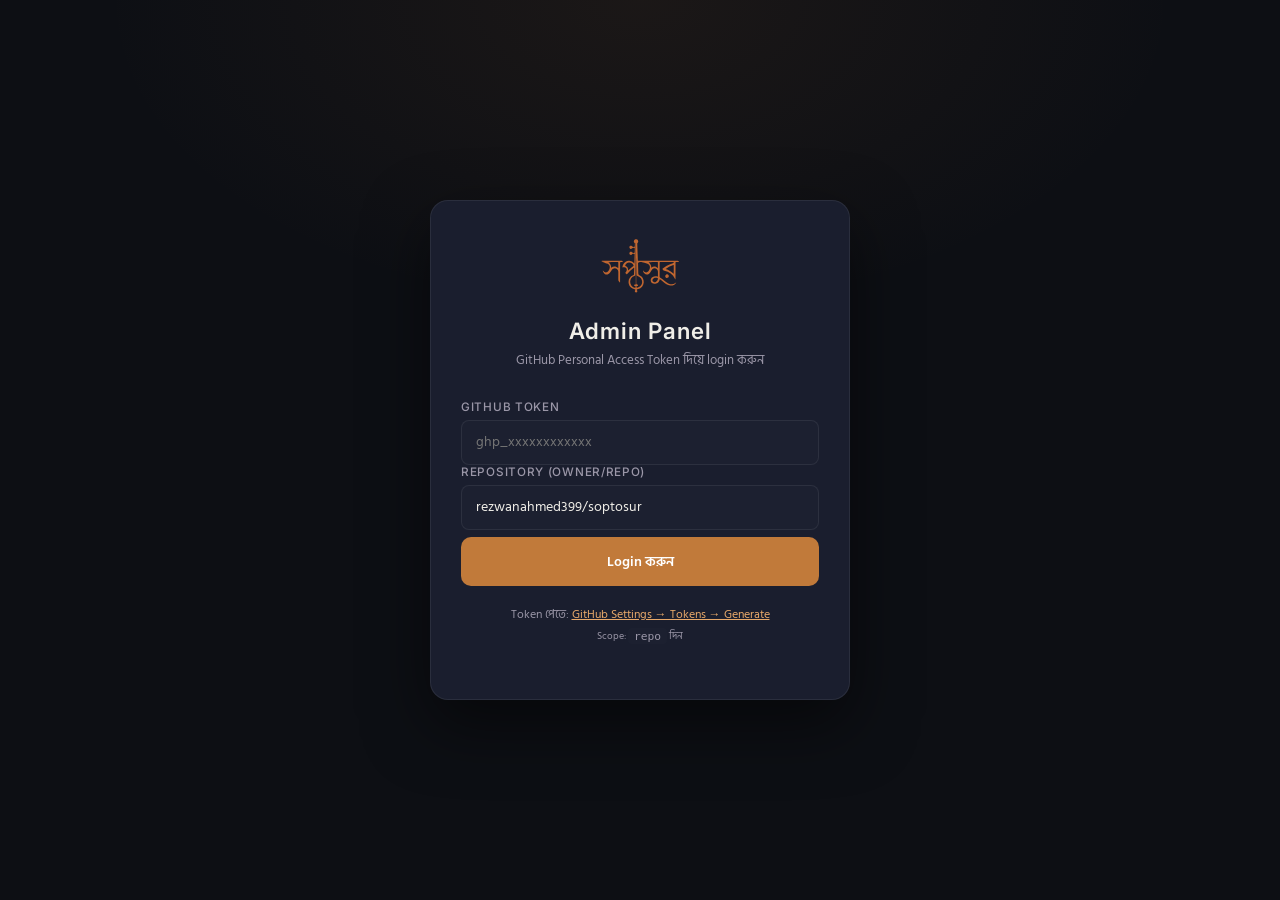
==== admin/index.html @ 514ca159 "Add admin panel + content.json dynamic loading" ====
<!DOCTYPE html>
<html lang="bn">
<head>
  <meta charset="UTF-8" />
  <meta name="viewport" content="width=device-width, initial-scale=1.0" />
  <title>সপ্তসুর — Admin Panel</title>
  <link rel="preconnect" href="https://fonts.googleapis.com">
  <link href="https://fonts.googleapis.com/css2?family=Hind+Siliguri:wght@300;400;500;600&family=Inter:wght@300;400;500;600&display=swap" rel="stylesheet">
  <link rel="stylesheet" href="style.css" />
</head>
<body>

  <!-- LOGIN SCREEN -->
  <div class="login-screen" id="login-screen">
    <div class="login-box">
      <div class="login-logo">
        <img src="../assets/images/saptasur-logo.svg" alt="সপ্তসুর" />
      </div>
      <h1 class="login-title">Admin Panel</h1>
      <p class="login-sub">GitHub Personal Access Token দিয়ে login করুন</p>
      <div class="login-form">
        <div class="field-group">
          <label>GitHub Token</label>
          <input type="password" id="token-input" placeholder="ghp_xxxxxxxxxxxx" autocomplete="off" />
        </div>
        <div class="field-group">
          <label>Repository (owner/repo)</label>
          <input type="text" id="repo-input" value="rezwanahmed399/soptosur" />
        </div>
        <button class="btn-login" id="login-btn">Login করুন</button>
        <p class="login-help">
          Token পেতে: <a href="https://github.com/settings/tokens/new?scopes=repo&description=Soptosur+Admin" target="_blank">GitHub Settings → Tokens → Generate</a>
          <br><small>Scope: <code>repo</code> দিন</small>
        </p>
        <div class="login-error" id="login-error"></div>
      </div>
    </div>
  </div>

  <!-- MAIN ADMIN APP -->
  <div class="admin-app hidden" id="admin-app">

    <!-- SIDEBAR -->
    <aside class="sidebar" id="sidebar">
      <div class="sidebar-logo">
        <img src="../assets/images/saptasur-logo.svg" alt="সপ্তসুর" />
        <span>Admin</span>
      </div>
      <nav class="sidebar-nav">
        <a href="#" class="nav-item active" data-section="dashboard">
          <span class="icon">⬡</span> Dashboard
        </a>
        <a href="#" class="nav-item" data-section="hero">
          <span class="icon">🦸</span> Hero Section
        </a>
        <a href="#" class="nav-item" data-section="about">
          <span class="icon">ℹ️</span> About
        </a>
        <a href="#" class="nav-item" data-section="news">
          <span class="icon">📰</span> সংবাদ
        </a>
        <a href="#" class="nav-item" data-section="events">
          <span class="icon">📅</span> অনুষ্ঠান
        </a>
        <a href="#" class="nav-item" data-section="initiatives">
          <span class="icon">💡</span> উদ্যোগ
        </a>
        <a href="#" class="nav-item" data-section="contact">
          <span class="icon">📞</span> যোগাযোগ
        </a>
      </nav>
      <div class="sidebar-footer">
        <a href="https://soptosur.vercel.app" target="_blank" class="view-site-btn">🌐 ওয়েবসাইট দেখুন</a>
        <button class="logout-btn" id="logout-btn">Logout</button>
      </div>
    </aside>

    <!-- MAIN CONTENT -->
    <main class="main-content">
      <div class="topbar">
        <button class="menu-toggle" id="menu-toggle">☰</button>
        <h2 class="topbar-title" id="topbar-title">Dashboard</h2>
        <div class="topbar-right">
          <div class="save-status" id="save-status"></div>
          <button class="btn-save" id="global-save-btn" onclick="saveToGitHub()">
            💾 Save & Deploy
          </button>
        </div>
      </div>

      <!-- DASHBOARD -->
      <section class="section-panel active" id="panel-dashboard">
        <div class="dashboard-grid">
          <div class="dash-card" onclick="switchSection('news')">
            <div class="dash-icon">📰</div>
            <div class="dash-info">
              <span class="dash-count" id="dash-news-count">0</span>
              <span class="dash-label">সংবাদ</span>
            </div>
          </div>
          <div class="dash-card" onclick="switchSection('events')">
            <div class="dash-icon">📅</div>
            <div class="dash-info">
              <span class="dash-count" id="dash-events-count">0</span>
              <span class="dash-label">অনুষ্ঠান</span>
            </div>
          </div>
          <div class="dash-card" onclick="switchSection('initiatives')">
            <div class="dash-icon">💡</div>
            <div class="dash-info">
              <span class="dash-count" id="dash-init-count">0</span>
              <span class="dash-label">উদ্যোগ</span>
            </div>
          </div>
          <div class="dash-card">
            <div class="dash-icon">🌐</div>
            <div class="dash-info">
              <span class="dash-count">Live</span>
              <span class="dash-label">Vercel Status</span>
            </div>
          </div>
        </div>
        <div class="dash-info-box">
          <h3>কীভাবে ব্যবহার করবেন</h3>
          <ol>
            <li>বাঁ দিকের menu থেকে section বেছে নিন</li>
            <li>Content পরিবর্তন করুন</li>
            <li>উপরে <strong>"Save & Deploy"</strong> বোতামে ক্লিক করুন</li>
            <li>৩০ সেকেন্ডে ওয়েবসাইট আপডেট হয়ে যাবে!</li>
          </ol>
        </div>
        <div class="deploy-log" id="deploy-log">
          <h3>সর্বশেষ Deploy</h3>
          <div class="log-empty">এখনো কোনো deploy হয়নি</div>
        </div>
      </section>

      <!-- HERO SECTION -->
      <section class="section-panel" id="panel-hero">
        <div class="panel-header">
          <h2>Hero Section</h2>
          <p>ওয়েবসাইটের প্রথম পর্দায় যা দেখা যায়</p>
        </div>
        <div class="form-grid">
          <div class="field-group full">
            <label>Tagline (ছোট লেখা, উপরে)</label>
            <input type="text" id="hero-tagline" />
          </div>
          <div class="field-group full">
            <label>বর্ণনা</label>
            <textarea id="hero-description" rows="3"></textarea>
          </div>
          <div class="field-group">
            <label>Primary Button লেখা</label>
            <input type="text" id="hero-btn-primary" />
          </div>
          <div class="field-group">
            <label>Primary Button Link</label>
            <input type="text" id="hero-btn-primary-href" />
          </div>
          <div class="field-group">
            <label>Ghost Button লেখা</label>
            <input type="text" id="hero-btn-ghost" />
          </div>
          <div class="field-group">
            <label>Ghost Button Link</label>
            <input type="text" id="hero-btn-ghost-href" />
          </div>
        </div>
      </section>

      <!-- ABOUT SECTION -->
      <section class="section-panel" id="panel-about">
        <div class="panel-header">
          <h2>About Section</h2>
          <p>ক্লাবের পরিচয় ও statistics</p>
        </div>
        <div class="form-grid">
          <div class="field-group full">
            <label>Lead Text (বড় প্রথম বাক্য)</label>
            <textarea id="about-lead" rows="2"></textarea>
          </div>
          <div class="field-group full">
            <label>বিস্তারিত বর্ণনা</label>
            <textarea id="about-body" rows="4"></textarea>
          </div>
        </div>
        <div class="sub-section">
          <h3>Statistics</h3>
          <div class="stats-grid" id="stats-editor"></div>
        </div>
      </section>

      <!-- NEWS SECTION -->
      <section class="section-panel" id="panel-news">
        <div class="panel-header">
          <h2>সংবাদ ব্যবস্থাপনা</h2>
          <p>সংবাদ যোগ করুন, সম্পাদনা করুন বা মুছে ফেলুন</p>
          <button class="btn-add" onclick="addNews()">+ নতুন সংবাদ</button>
        </div>
        <div class="items-list" id="news-list"></div>
      </section>

      <!-- EVENTS SECTION -->
      <section class="section-panel" id="panel-events">
        <div class="panel-header">
          <h2>অনুষ্ঠান ব্যবস্থাপনা</h2>
          <p>আসন্ন অনুষ্ঠান যোগ করুন বা সম্পাদনা করুন</p>
          <button class="btn-add" onclick="addEvent()">+ নতুন অনুষ্ঠান</button>
        </div>
        <div class="items-list" id="events-list"></div>
      </section>

      <!-- INITIATIVES SECTION -->
      <section class="section-panel" id="panel-initiatives">
        <div class="panel-header">
          <h2>উদ্যোগ ব্যবস্থাপনা</h2>
          <p>ক্লাবের উদ্যোগসমূহ পরিচালনা করুন</p>
          <button class="btn-add" onclick="addInitiative()">+ নতুন উদ্যোগ</button>
        </div>
        <div class="items-list" id="initiatives-list"></div>
      </section>

      <!-- CONTACT SECTION -->
      <section class="section-panel" id="panel-contact">
        <div class="panel-header">
          <h2>যোগাযোগ তথ্য</h2>
          <p>ক্লাবের যোগাযোগ ও সোশ্যাল মিডিয়া লিঙ্ক</p>
        </div>
        <div class="form-grid">
          <div class="field-group">
            <label>📧 ইমেইল</label>
            <input type="text" id="contact-email" />
          </div>
          <div class="field-group">
            <label>📞 ফোন</label>
            <input type="text" id="contact-phone" />
          </div>
          <div class="field-group full">
            <label>📍 ঠিকানা</label>
            <input type="text" id="contact-address" />
          </div>
          <div class="field-group">
            <label>Facebook URL</label>
            <input type="text" id="contact-facebook" placeholder="https://facebook.com/..." />
          </div>
          <div class="field-group">
            <label>Instagram URL</label>
            <input type="text" id="contact-instagram" placeholder="https://instagram.com/..." />
          </div>
          <div class="field-group">
            <label>YouTube URL</label>
            <input type="text" id="contact-youtube" placeholder="https://youtube.com/..." />
          </div>
          <div class="field-group full">
            <label>Footer Tagline</label>
            <input type="text" id="footer-tagline" />
          </div>
        </div>
      </section>

    </main>
  </div>

  <!-- MODAL for editing items -->
  <div class="modal-overlay hidden" id="modal-overlay">
    <div class="modal" id="modal">
      <div class="modal-header">
        <h3 id="modal-title">Edit</h3>
        <button class="modal-close" onclick="closeModal()">✕</button>
      </div>
      <div class="modal-body" id="modal-body"></div>
      <div class="modal-footer">
        <button class="btn-cancel" onclick="closeModal()">বাতিল</button>
        <button class="btn-save-modal" id="modal-save-btn">সংরক্ষণ করুন</button>
      </div>
    </div>
  </div>

  <!-- TOAST -->
  <div class="toast hidden" id="toast"></div>

  <script src="script.js"></script>
</body>
</html>
---- admin/style.css ----
/* ============================================
   SOPTOSUR ADMIN PANEL — Dark Modern UI
   ============================================ */

:root {
  --bg-900: #0D0F14;
  --bg-800: #141720;
  --bg-700: #1C2030;
  --bg-600: #242840;
  --bg-card: #1A1E2E;
  --border: rgba(255,255,255,0.07);
  --border-hover: rgba(255,255,255,0.14);

  --accent: #C17A3A;
  --accent-light: #E8A96A;
  --accent-dim: rgba(193, 122, 58, 0.15);

  --text-primary: #F0EEE8;
  --text-secondary: #9B97A8;
  --text-muted: #5C5870;

  --success: #4CAF7D;
  --danger: #E05252;
  --warning: #E8A020;

  --sidebar-w: 240px;
  --topbar-h: 64px;
  --radius: 10px;
  --transition: 0.25s cubic-bezier(0.4,0,0.2,1);

  --font-ui: 'Inter', sans-serif;
  --font-bn: 'Hind Siliguri', sans-serif;
}

*, *::before, *::after { box-sizing: border-box; margin: 0; padding: 0; }
html { font-size: 15px; }
body {
  font-family: var(--font-ui);
  background: var(--bg-900);
  color: var(--text-primary);
  min-height: 100vh;
  overflow-x: hidden;
}

/* ---- UTILITY ---- */
.hidden { display: none !important; }

/* ============================================
   LOGIN SCREEN
   ============================================ */
.login-screen {
  min-height: 100vh;
  display: flex;
  align-items: center;
  justify-content: center;
  background: var(--bg-900);
  background-image:
    radial-gradient(ellipse 60% 50% at 50% 0%, rgba(193,122,58,0.08) 0%, transparent 70%);
  padding: 1.5rem;
}

.login-box {
  width: 100%;
  max-width: 420px;
  background: var(--bg-card);
  border: 1px solid var(--border);
  border-radius: 18px;
  padding: 2.5rem 2rem;
  box-shadow: 0 24px 64px rgba(0,0,0,0.5);
}

.login-logo img {
  height: 56px;
  display: block;
  margin: 0 auto 1.5rem;
  filter: brightness(1.5) sepia(0.3);
}

.login-title {
  font-size: 1.5rem;
  font-weight: 600;
  text-align: center;
  margin-bottom: 0.4rem;
  letter-spacing: 0.04em;
}

.login-sub {
  text-align: center;
  color: var(--text-secondary);
  font-size: 0.85rem;
  margin-bottom: 2rem;
  font-family: var(--font-bn);
}

.btn-login {
  width: 100%;
  padding: 0.85rem;
  background: var(--accent);
  color: #fff;
  border: none;
  border-radius: var(--radius);
  font-size: 0.95rem;
  font-family: var(--font-bn);
  font-weight: 600;
  cursor: pointer;
  transition: var(--transition);
  margin-top: 0.5rem;
}
.btn-login:hover { background: var(--accent-light); transform: translateY(-1px); }

.login-help {
  margin-top: 1.2rem;
  font-size: 0.8rem;
  color: var(--text-secondary);
  text-align: center;
  font-family: var(--font-bn);
  line-height: 1.8;
}
.login-help a { color: var(--accent-light); }
.login-help code {
  background: var(--bg-700);
  padding: 0.1rem 0.4rem;
  border-radius: 4px;
  font-size: 0.75rem;
}

.login-error {
  margin-top: 1rem;
  color: var(--danger);
  font-size: 0.82rem;
  text-align: center;
  font-family: var(--font-bn);
}

/* ============================================
   ADMIN APP LAYOUT
   ============================================ */
.admin-app {
  display: grid;
  grid-template-columns: var(--sidebar-w) 1fr;
  min-height: 100vh;
}

/* ---- SIDEBAR ---- */
.sidebar {
  background: var(--bg-800);
  border-right: 1px solid var(--border);
  display: flex;
  flex-direction: column;
  position: fixed;
  top: 0;
  left: 0;
  height: 100vh;
  width: var(--sidebar-w);
  z-index: 100;
  transition: transform var(--transition);
}

.sidebar-logo {
  padding: 1.4rem 1.2rem;
  border-bottom: 1px solid var(--border);
  display: flex;
  align-items: center;
  gap: 0.8rem;
}
.sidebar-logo img {
  height: 36px;
  filter: brightness(1.3) sepia(0.4);
}
.sidebar-logo span {
  font-size: 0.75rem;
  font-weight: 600;
  letter-spacing: 0.12em;
  text-transform: uppercase;
  color: var(--accent);
}

.sidebar-nav {
  flex: 1;
  padding: 1rem 0.6rem;
  display: flex;
  flex-direction: column;
  gap: 0.2rem;
  overflow-y: auto;
}

.nav-item {
  display: flex;
  align-items: center;
  gap: 0.7rem;
  padding: 0.7rem 0.9rem;
  border-radius: 8px;
  color: var(--text-secondary);
  text-decoration: none;
  font-size: 0.88rem;
  font-family: var(--font-bn);
  transition: var(--transition);
  cursor: pointer;
}
.nav-item:hover { background: var(--bg-700); color: var(--text-primary); }
.nav-item.active { background: var(--accent-dim); color: var(--accent-light); }
.nav-item .icon { font-size: 1rem; width: 20px; text-align: center; }

.sidebar-footer {
  padding: 1rem 0.8rem;
  border-top: 1px solid var(--border);
  display: flex;
  flex-direction: column;
  gap: 0.5rem;
}

.view-site-btn {
  display: block;
  text-align: center;
  padding: 0.6rem;
  background: var(--accent-dim);
  color: var(--accent-light);
  border-radius: 8px;
  font-size: 0.82rem;
  font-family: var(--font-bn);
  text-decoration: none;
  transition: var(--transition);
}
.view-site-btn:hover { background: var(--accent); color: #fff; }

.logout-btn {
  width: 100%;
  padding: 0.6rem;
  background: transparent;
  border: 1px solid var(--border);
  color: var(--text-muted);
  border-radius: 8px;
  font-size: 0.82rem;
  cursor: pointer;
  transition: var(--transition);
}
.logout-btn:hover { border-color: var(--danger); color: var(--danger); }

/* ---- MAIN CONTENT ---- */
.main-content {
  margin-left: var(--sidebar-w);
  min-height: 100vh;
  display: flex;
  flex-direction: column;
}

/* ---- TOPBAR ---- */
.topbar {
  position: sticky;
  top: 0;
  height: var(--topbar-h);
  background: rgba(13, 15, 20, 0.9);
  backdrop-filter: blur(12px);
  border-bottom: 1px solid var(--border);
  display: flex;
  align-items: center;
  padding: 0 1.5rem;
  gap: 1rem;
  z-index: 50;
}

.menu-toggle {
  display: none;
  background: none;
  border: none;
  color: var(--text-primary);
  font-size: 1.2rem;
  cursor: pointer;
  padding: 0.4rem;
}

.topbar-title {
  font-size: 1rem;
  font-weight: 600;
  flex: 1;
  font-family: var(--font-bn);
}

.topbar-right {
  display: flex;
  align-items: center;
  gap: 1rem;
}

.save-status {
  font-size: 0.8rem;
  color: var(--text-muted);
  font-family: var(--font-bn);
}
.save-status.saving { color: var(--warning); }
.save-status.saved { color: var(--success); }
.save-status.error { color: var(--danger); }

.btn-save {
  padding: 0.55rem 1.2rem;
  background: var(--accent);
  color: #fff;
  border: none;
  border-radius: 8px;
  font-size: 0.85rem;
  font-family: var(--font-bn);
  font-weight: 600;
  cursor: pointer;
  transition: var(--transition);
  white-space: nowrap;
}
.btn-save:hover { background: var(--accent-light); transform: translateY(-1px); }
.btn-save:disabled { opacity: 0.5; cursor: not-allowed; transform: none; }

/* ---- SECTION PANELS ---- */
.section-panel {
  display: none;
  padding: 2rem 1.5rem;
  flex: 1;
}
.section-panel.active { display: block; }

.panel-header {
  margin-bottom: 2rem;
  display: flex;
  flex-wrap: wrap;
  align-items: flex-start;
  gap: 0.5rem;
}
.panel-header h2 {
  font-size: 1.4rem;
  font-family: var(--font-bn);
  flex: 1;
}
.panel-header p {
  width: 100%;
  color: var(--text-secondary);
  font-size: 0.85rem;
  font-family: var(--font-bn);
}
.btn-add {
  padding: 0.55rem 1.2rem;
  background: transparent;
  border: 1px solid var(--accent);
  color: var(--accent-light);
  border-radius: 8px;
  font-size: 0.85rem;
  font-family: var(--font-bn);
  cursor: pointer;
  transition: var(--transition);
}
.btn-add:hover { background: var(--accent-dim); }

/* ---- FORM ELEMENTS ---- */
.form-grid {
  display: grid;
  grid-template-columns: 1fr 1fr;
  gap: 1.2rem;
}

.field-group {
  display: flex;
  flex-direction: column;
  gap: 0.4rem;
}
.field-group.full { grid-column: 1 / -1; }

.field-group label {
  font-size: 0.78rem;
  font-weight: 500;
  color: var(--text-secondary);
  text-transform: uppercase;
  letter-spacing: 0.06em;
}

input[type="text"],
input[type="password"],
input[type="email"],
textarea,
select {
  background: var(--bg-700);
  border: 1px solid var(--border);
  border-radius: 8px;
  color: var(--text-primary);
  font-family: var(--font-bn);
  font-size: 0.9rem;
  padding: 0.7rem 0.9rem;
  transition: var(--transition);
  width: 100%;
  resize: vertical;
}
input:focus, textarea:focus, select:focus {
  outline: none;
  border-color: var(--accent);
  background: var(--bg-600);
}

/* ---- DASHBOARD ---- */
.dashboard-grid {
  display: grid;
  grid-template-columns: repeat(4, 1fr);
  gap: 1rem;
  margin-bottom: 1.5rem;
}

.dash-card {
  background: var(--bg-card);
  border: 1px solid var(--border);
  border-radius: var(--radius);
  padding: 1.5rem 1.2rem;
  display: flex;
  align-items: center;
  gap: 1rem;
  cursor: pointer;
  transition: var(--transition);
}
.dash-card:hover { border-color: var(--accent); transform: translateY(-2px); }
.dash-icon { font-size: 1.8rem; }
.dash-count { display: block; font-size: 1.6rem; font-weight: 700; color: var(--accent-light); }
.dash-label { display: block; font-size: 0.8rem; color: var(--text-secondary); font-family: var(--font-bn); }

.dash-info-box {
  background: var(--bg-card);
  border: 1px solid var(--border);
  border-radius: var(--radius);
  padding: 1.5rem;
  margin-bottom: 1.5rem;
}
.dash-info-box h3 { font-family: var(--font-bn); font-size: 1rem; margin-bottom: 1rem; color: var(--accent-light); }
.dash-info-box ol { padding-left: 1.2rem; }
.dash-info-box li { font-family: var(--font-bn); font-size: 0.88rem; color: var(--text-secondary); line-height: 2; }
.dash-info-box strong { color: var(--accent-light); }

.deploy-log {
  background: var(--bg-card);
  border: 1px solid var(--border);
  border-radius: var(--radius);
  padding: 1.5rem;
}
.deploy-log h3 { font-family: var(--font-bn); font-size: 1rem; margin-bottom: 1rem; color: var(--accent-light); }
.log-empty { color: var(--text-muted); font-size: 0.85rem; font-family: var(--font-bn); }
.log-entry {
  display: flex;
  justify-content: space-between;
  align-items: center;
  padding: 0.6rem 0;
  border-bottom: 1px solid var(--border);
  font-size: 0.82rem;
  font-family: var(--font-bn);
}
.log-entry:last-child { border-bottom: none; }
.log-success { color: var(--success); }
.log-error { color: var(--danger); }
.log-time { color: var(--text-muted); }

/* ---- ITEMS LIST (News, Events, Initiatives) ---- */
.items-list {
  display: flex;
  flex-direction: column;
  gap: 0.8rem;
}

.item-card {
  background: var(--bg-card);
  border: 1px solid var(--border);
  border-radius: var(--radius);
  padding: 1.2rem 1.2rem 1.2rem 1.5rem;
  display: grid;
  grid-template-columns: 1fr auto;
  gap: 1rem;
  align-items: center;
  transition: var(--transition);
}
.item-card:hover { border-color: var(--border-hover); }

.item-info { min-width: 0; }
.item-badge {
  display: inline-block;
  padding: 0.15rem 0.6rem;
  border-radius: 20px;
  font-size: 0.72rem;
  font-family: var(--font-bn);
  background: var(--accent-dim);
  color: var(--accent-light);
  margin-bottom: 0.4rem;
}
.item-title {
  font-family: var(--font-bn);
  font-size: 0.95rem;
  font-weight: 500;
  color: var(--text-primary);
  white-space: nowrap;
  overflow: hidden;
  text-overflow: ellipsis;
}
.item-meta {
  font-size: 0.78rem;
  color: var(--text-muted);
  font-family: var(--font-bn);
  margin-top: 0.2rem;
}

.item-actions {
  display: flex;
  gap: 0.5rem;
  flex-shrink: 0;
}
.btn-edit, .btn-delete {
  padding: 0.45rem 0.9rem;
  border-radius: 6px;
  font-size: 0.78rem;
  font-family: var(--font-bn);
  cursor: pointer;
  transition: var(--transition);
  border: 1px solid transparent;
}
.btn-edit { background: var(--bg-700); color: var(--text-secondary); border-color: var(--border); }
.btn-edit:hover { border-color: var(--accent); color: var(--accent-light); }
.btn-delete { background: transparent; color: var(--text-muted); }
.btn-delete:hover { color: var(--danger); background: rgba(224,82,82,0.1); }

/* ---- STATS EDITOR ---- */
.sub-section { margin-top: 2rem; }
.sub-section h3 { font-family: var(--font-bn); font-size: 1rem; color: var(--text-secondary); margin-bottom: 1rem; }

.stats-grid {
  display: grid;
  grid-template-columns: repeat(4, 1fr);
  gap: 1rem;
}

.stat-editor {
  background: var(--bg-card);
  border: 1px solid var(--border);
  border-radius: var(--radius);
  padding: 1rem;
  display: flex;
  flex-direction: column;
  gap: 0.6rem;
}

/* ---- MODAL ---- */
.modal-overlay {
  position: fixed;
  inset: 0;
  background: rgba(0,0,0,0.7);
  backdrop-filter: blur(4px);
  z-index: 200;
  display: flex;
  align-items: center;
  justify-content: center;
  padding: 1rem;
}

.modal {
  background: var(--bg-800);
  border: 1px solid var(--border);
  border-radius: 14px;
  width: 100%;
  max-width: 560px;
  max-height: 90vh;
  display: flex;
  flex-direction: column;
  box-shadow: 0 24px 64px rgba(0,0,0,0.6);
}

.modal-header {
  padding: 1.2rem 1.5rem;
  border-bottom: 1px solid var(--border);
  display: flex;
  align-items: center;
  justify-content: space-between;
}
.modal-header h3 { font-family: var(--font-bn); font-size: 1.05rem; }
.modal-close {
  background: none;
  border: none;
  color: var(--text-muted);
  font-size: 1.1rem;
  cursor: pointer;
  padding: 0.2rem 0.5rem;
  border-radius: 4px;
  transition: var(--transition);
}
.modal-close:hover { color: var(--text-primary); background: var(--bg-700); }

.modal-body {
  padding: 1.5rem;
  overflow-y: auto;
  flex: 1;
  display: flex;
  flex-direction: column;
  gap: 1rem;
}

.modal-footer {
  padding: 1rem 1.5rem;
  border-top: 1px solid var(--border);
  display: flex;
  justify-content: flex-end;
  gap: 0.8rem;
}
.btn-cancel {
  padding: 0.6rem 1.2rem;
  background: transparent;
  border: 1px solid var(--border);
  color: var(--text-secondary);
  border-radius: 8px;
  font-family: var(--font-bn);
  font-size: 0.88rem;
  cursor: pointer;
  transition: var(--transition);
}
.btn-cancel:hover { border-color: var(--border-hover); color: var(--text-primary); }
.btn-save-modal {
  padding: 0.6rem 1.4rem;
  background: var(--accent);
  color: #fff;
  border: none;
  border-radius: 8px;
  font-family: var(--font-bn);
  font-size: 0.88rem;
  font-weight: 600;
  cursor: pointer;
  transition: var(--transition);
}
.btn-save-modal:hover { background: var(--accent-light); }

/* ---- TOAST ---- */
.toast {
  position: fixed;
  bottom: 2rem;
  right: 2rem;
  background: var(--bg-600);
  border: 1px solid var(--border);
  color: var(--text-primary);
  padding: 0.8rem 1.4rem;
  border-radius: 10px;
  font-family: var(--font-bn);
  font-size: 0.88rem;
  box-shadow: 0 8px 24px rgba(0,0,0,0.4);
  z-index: 300;
  animation: slideUp 0.3s ease;
}
.toast.success { border-color: var(--success); }
.toast.error { border-color: var(--danger); }

@keyframes slideUp {
  from { opacity: 0; transform: translateY(10px); }
  to { opacity: 1; transform: translateY(0); }
}

/* ---- MOBILE RESPONSIVE ---- */
@media (max-width: 900px) {
  .dashboard-grid { grid-template-columns: repeat(2, 1fr); }
  .stats-grid { grid-template-columns: repeat(2, 1fr); }
  .form-grid { grid-template-columns: 1fr; }
  .field-group.full { grid-column: 1; }
}

@media (max-width: 768px) {
  .admin-app { grid-template-columns: 1fr; }

  .sidebar {
    transform: translateX(-100%);
  }
  .sidebar.open { transform: translateX(0); }

  .main-content { margin-left: 0; }
  .menu-toggle { display: flex; }

  .topbar-title { font-size: 0.9rem; }
  .btn-save { padding: 0.5rem 0.9rem; font-size: 0.8rem; }

  .item-card { grid-template-columns: 1fr; }
  .item-actions { justify-content: flex-end; }

  .dashboard-grid { grid-template-columns: repeat(2, 1fr); }
}
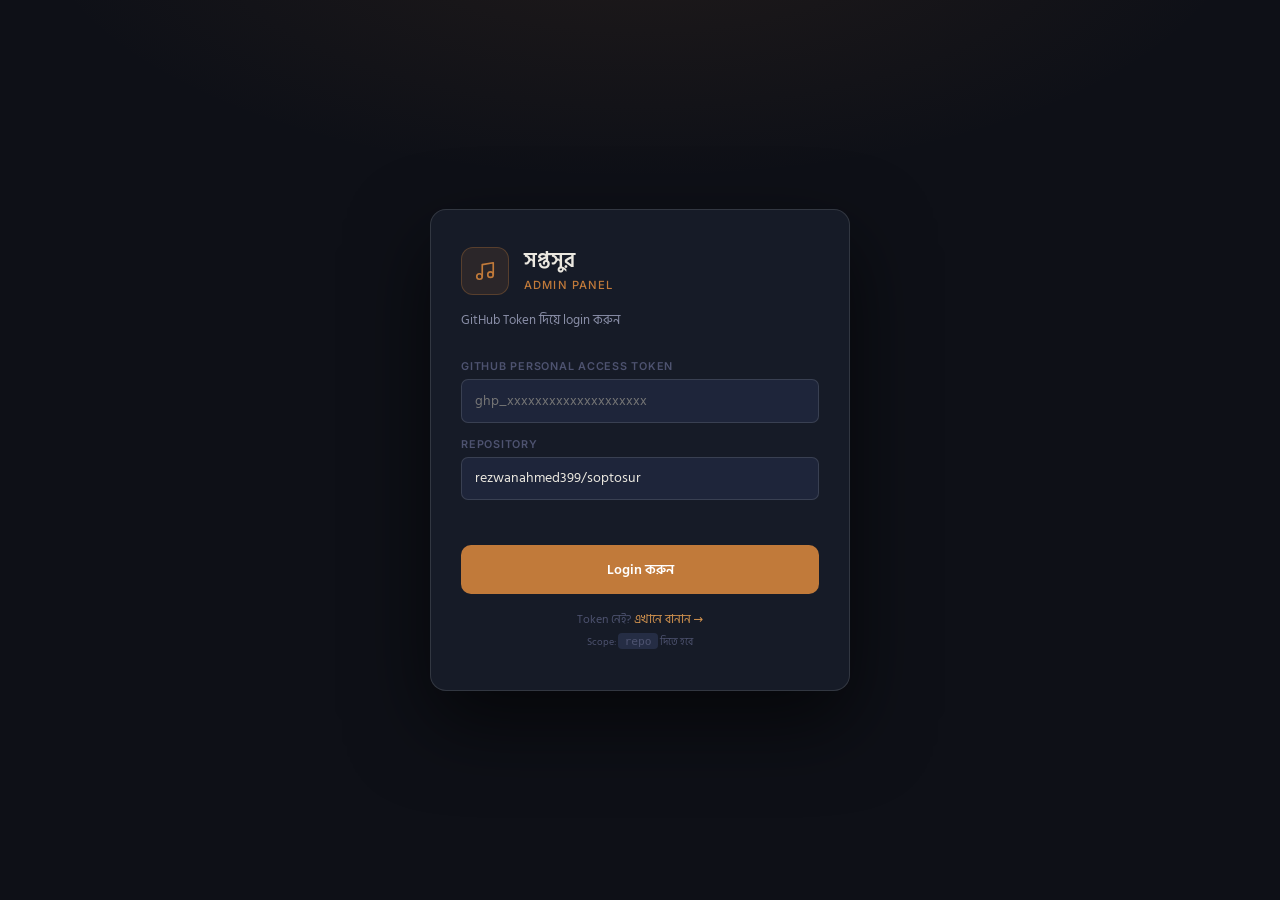
==== commit 9e79a48f: "Admin panel fully rebuilt - SVG icons, clean layout, no emojis" ====
--- a/admin/index.html
+++ b/admin/index.html
@@ -3,283 +3,401 @@
 <head>
   <meta charset="UTF-8" />
   <meta name="viewport" content="width=device-width, initial-scale=1.0" />
-  <title>সপ্তসুর — Admin Panel</title>
+  <title>সপ্তসুর — Admin</title>
   <link rel="preconnect" href="https://fonts.googleapis.com">
-  <link href="https://fonts.googleapis.com/css2?family=Hind+Siliguri:wght@300;400;500;600&family=Inter:wght@300;400;500;600&display=swap" rel="stylesheet">
-  <link rel="stylesheet" href="style.css" />
+  <link rel="preconnect" href="https://fonts.gstatic.com" crossorigin>
+  <link href="https://fonts.googleapis.com/css2?family=Hind+Siliguri:wght@300;400;500;600&family=Inter:wght@300;400;500;600;700&display=swap" rel="stylesheet">
+  <link rel="stylesheet" href="style.css">
 </head>
 <body>
 
-  <!-- LOGIN SCREEN -->
-  <div class="login-screen" id="login-screen">
-    <div class="login-box">
-      <div class="login-logo">
-        <img src="../assets/images/saptasur-logo.svg" alt="সপ্তসুর" />
-      </div>
-      <h1 class="login-title">Admin Panel</h1>
-      <p class="login-sub">GitHub Personal Access Token দিয়ে login করুন</p>
-      <div class="login-form">
-        <div class="field-group">
-          <label>GitHub Token</label>
-          <input type="password" id="token-input" placeholder="ghp_xxxxxxxxxxxx" autocomplete="off" />
-        </div>
-        <div class="field-group">
-          <label>Repository (owner/repo)</label>
-          <input type="text" id="repo-input" value="rezwanahmed399/soptosur" />
-        </div>
-        <button class="btn-login" id="login-btn">Login করুন</button>
-        <p class="login-help">
-          Token পেতে: <a href="https://github.com/settings/tokens/new?scopes=repo&description=Soptosur+Admin" target="_blank">GitHub Settings → Tokens → Generate</a>
-          <br><small>Scope: <code>repo</code> দিন</small>
-        </p>
-        <div class="login-error" id="login-error"></div>
-      </div>
+<!-- ═══════════════════════════════════════
+     SVG ICON DEFINITIONS (hidden)
+═══════════════════════════════════════ -->
+<svg xmlns="http://www.w3.org/2000/svg" style="display:none">
+  <symbol id="icon-dashboard" viewBox="0 0 24 24" fill="none" stroke="currentColor" stroke-width="1.8" stroke-linecap="round" stroke-linejoin="round">
+    <rect x="3" y="3" width="7" height="7" rx="1"/><rect x="14" y="3" width="7" height="7" rx="1"/>
+    <rect x="3" y="14" width="7" height="7" rx="1"/><rect x="14" y="14" width="7" height="7" rx="1"/>
+  </symbol>
+  <symbol id="icon-hero" viewBox="0 0 24 24" fill="none" stroke="currentColor" stroke-width="1.8" stroke-linecap="round" stroke-linejoin="round">
+    <circle cx="12" cy="8" r="4"/><path d="M4 20c0-4 3.6-7 8-7s8 3 8 7"/>
+  </symbol>
+  <symbol id="icon-about" viewBox="0 0 24 24" fill="none" stroke="currentColor" stroke-width="1.8" stroke-linecap="round" stroke-linejoin="round">
+    <circle cx="12" cy="12" r="9"/><line x1="12" y1="8" x2="12" y2="12"/><line x1="12" y1="16" x2="12.01" y2="16"/>
+  </symbol>
+  <symbol id="icon-news" viewBox="0 0 24 24" fill="none" stroke="currentColor" stroke-width="1.8" stroke-linecap="round" stroke-linejoin="round">
+    <path d="M4 22h16a2 2 0 0 0 2-2V4a2 2 0 0 0-2-2H8a2 2 0 0 0-2 2v16a2 2 0 0 1-2 2zm0 0a2 2 0 0 1-2-2v-9c0-1.1.9-2 2-2h2"/>
+    <line x1="11" y1="6" x2="17" y2="6"/><line x1="11" y1="10" x2="17" y2="10"/><line x1="11" y1="14" x2="17" y2="14"/>
+  </symbol>
+  <symbol id="icon-events" viewBox="0 0 24 24" fill="none" stroke="currentColor" stroke-width="1.8" stroke-linecap="round" stroke-linejoin="round">
+    <rect x="3" y="4" width="18" height="18" rx="2"/><line x1="16" y1="2" x2="16" y2="6"/>
+    <line x1="8" y1="2" x2="8" y2="6"/><line x1="3" y1="10" x2="21" y2="10"/>
+  </symbol>
+  <symbol id="icon-initiatives" viewBox="0 0 24 24" fill="none" stroke="currentColor" stroke-width="1.8" stroke-linecap="round" stroke-linejoin="round">
+    <polygon points="12 2 15.09 8.26 22 9.27 17 14.14 18.18 21.02 12 17.77 5.82 21.02 7 14.14 2 9.27 8.91 8.26 12 2"/>
+  </symbol>
+  <symbol id="icon-contact" viewBox="0 0 24 24" fill="none" stroke="currentColor" stroke-width="1.8" stroke-linecap="round" stroke-linejoin="round">
+    <path d="M22 16.92v3a2 2 0 0 1-2.18 2 19.79 19.79 0 0 1-8.63-3.07A19.5 19.5 0 0 1 4.69 12 19.79 19.79 0 0 1 1.65 3.42 2 2 0 0 1 3.62 1h3a2 2 0 0 1 2 1.72 12.84 12.84 0 0 0 .7 2.81 2 2 0 0 1-.45 2.11L8.09 9.91a16 16 0 0 0 6 6l1.27-1.27a2 2 0 0 1 2.11-.45 12.84 12.84 0 0 0 2.81.7A2 2 0 0 1 22 16.92z"/>
+  </symbol>
+  <symbol id="icon-external" viewBox="0 0 24 24" fill="none" stroke="currentColor" stroke-width="1.8" stroke-linecap="round" stroke-linejoin="round">
+    <path d="M18 13v6a2 2 0 0 1-2 2H5a2 2 0 0 1-2-2V8a2 2 0 0 1 2-2h6"/>
+    <polyline points="15 3 21 3 21 9"/><line x1="10" y1="14" x2="21" y2="3"/>
+  </symbol>
+  <symbol id="icon-logout" viewBox="0 0 24 24" fill="none" stroke="currentColor" stroke-width="1.8" stroke-linecap="round" stroke-linejoin="round">
+    <path d="M9 21H5a2 2 0 0 1-2-2V5a2 2 0 0 1 2-2h4"/>
+    <polyline points="16 17 21 12 16 7"/><line x1="21" y1="12" x2="9" y2="12"/>
+  </symbol>
+  <symbol id="icon-save" viewBox="0 0 24 24" fill="none" stroke="currentColor" stroke-width="1.8" stroke-linecap="round" stroke-linejoin="round">
+    <path d="M19 21H5a2 2 0 0 1-2-2V5a2 2 0 0 1 2-2h11l5 5v11a2 2 0 0 1-2 2z"/>
+    <polyline points="17 21 17 13 7 13 7 21"/><polyline points="7 3 7 8 15 8"/>
+  </symbol>
+  <symbol id="icon-plus" viewBox="0 0 24 24" fill="none" stroke="currentColor" stroke-width="2" stroke-linecap="round">
+    <line x1="12" y1="5" x2="12" y2="19"/><line x1="5" y1="12" x2="19" y2="12"/>
+  </symbol>
+  <symbol id="icon-edit" viewBox="0 0 24 24" fill="none" stroke="currentColor" stroke-width="1.8" stroke-linecap="round" stroke-linejoin="round">
+    <path d="M11 4H4a2 2 0 0 0-2 2v14a2 2 0 0 0 2 2h14a2 2 0 0 0 2-2v-7"/>
+    <path d="M18.5 2.5a2.121 2.121 0 0 1 3 3L12 15l-4 1 1-4 9.5-9.5z"/>
+  </symbol>
+  <symbol id="icon-trash" viewBox="0 0 24 24" fill="none" stroke="currentColor" stroke-width="1.8" stroke-linecap="round" stroke-linejoin="round">
+    <polyline points="3 6 5 6 21 6"/><path d="M19 6l-1 14a2 2 0 0 1-2 2H8a2 2 0 0 1-2-2L5 6"/>
+    <path d="M10 11v6"/><path d="M14 11v6"/><path d="M9 6V4a1 1 0 0 1 1-1h4a1 1 0 0 1 1 1v2"/>
+  </symbol>
+  <symbol id="icon-close" viewBox="0 0 24 24" fill="none" stroke="currentColor" stroke-width="2" stroke-linecap="round">
+    <line x1="18" y1="6" x2="6" y2="18"/><line x1="6" y1="6" x2="18" y2="18"/>
+  </symbol>
+  <symbol id="icon-menu" viewBox="0 0 24 24" fill="none" stroke="currentColor" stroke-width="2" stroke-linecap="round">
+    <line x1="3" y1="6" x2="21" y2="6"/><line x1="3" y1="12" x2="21" y2="12"/><line x1="3" y1="18" x2="21" y2="18"/>
+  </symbol>
+  <symbol id="icon-check" viewBox="0 0 24 24" fill="none" stroke="currentColor" stroke-width="2.5" stroke-linecap="round" stroke-linejoin="round">
+    <polyline points="20 6 9 17 4 12"/>
+  </symbol>
+  <symbol id="icon-music" viewBox="0 0 24 24" fill="none" stroke="currentColor" stroke-width="1.8" stroke-linecap="round" stroke-linejoin="round">
+    <path d="M9 18V5l12-2v13"/><circle cx="6" cy="18" r="3"/><circle cx="18" cy="16" r="3"/>
+  </symbol>
+</svg>
+
+<!-- ═══════════════════════════════════════
+     LOGIN SCREEN
+═══════════════════════════════════════ -->
+<div class="login-screen" id="login-screen">
+  <div class="login-card">
+    <div class="login-brand">
+      <div class="login-icon">
+        <svg><use href="#icon-music"/></svg>
+      </div>
+      <div class="login-brand-text">
+        <h1>সপ্তসুর</h1>
+        <span>Admin Panel</span>
+      </div>
+    </div>
+    <p class="login-subtitle">GitHub Token দিয়ে login করুন</p>
+
+    <div class="login-form">
+      <div class="field">
+        <label>GitHub Personal Access Token</label>
+        <input type="password" id="token-input" placeholder="ghp_xxxxxxxxxxxxxxxxxxxx" />
+      </div>
+      <div class="field">
+        <label>Repository</label>
+        <input type="text" id="repo-input" value="rezwanahmed399/soptosur" />
+      </div>
+      <div id="login-error" class="login-error"></div>
+      <button class="btn-primary-full" id="login-btn">Login করুন</button>
+      <p class="login-help">
+        Token নেই? <a href="https://github.com/settings/tokens/new?scopes=repo&description=Soptosur+Admin" target="_blank">এখানে বানান →</a>
+        <br><small>Scope: <code>repo</code> দিতে হবে</small>
+      </p>
     </div>
   </div>
-
-  <!-- MAIN ADMIN APP -->
-  <div class="admin-app hidden" id="admin-app">
-
-    <!-- SIDEBAR -->
-    <aside class="sidebar" id="sidebar">
-      <div class="sidebar-logo">
-        <img src="../assets/images/saptasur-logo.svg" alt="সপ্তসুর" />
-        <span>Admin</span>
-      </div>
-      <nav class="sidebar-nav">
-        <a href="#" class="nav-item active" data-section="dashboard">
-          <span class="icon">⬡</span> Dashboard
-        </a>
-        <a href="#" class="nav-item" data-section="hero">
-          <span class="icon">🦸</span> Hero Section
-        </a>
-        <a href="#" class="nav-item" data-section="about">
-          <span class="icon">ℹ️</span> About
-        </a>
-        <a href="#" class="nav-item" data-section="news">
-          <span class="icon">📰</span> সংবাদ
-        </a>
-        <a href="#" class="nav-item" data-section="events">
-          <span class="icon">📅</span> অনুষ্ঠান
-        </a>
-        <a href="#" class="nav-item" data-section="initiatives">
-          <span class="icon">💡</span> উদ্যোগ
-        </a>
-        <a href="#" class="nav-item" data-section="contact">
-          <span class="icon">📞</span> যোগাযোগ
-        </a>
-      </nav>
-      <div class="sidebar-footer">
-        <a href="https://soptosur.vercel.app" target="_blank" class="view-site-btn">🌐 ওয়েবসাইট দেখুন</a>
-        <button class="logout-btn" id="logout-btn">Logout</button>
-      </div>
-    </aside>
-
-    <!-- MAIN CONTENT -->
-    <main class="main-content">
-      <div class="topbar">
-        <button class="menu-toggle" id="menu-toggle">☰</button>
-        <h2 class="topbar-title" id="topbar-title">Dashboard</h2>
-        <div class="topbar-right">
-          <div class="save-status" id="save-status"></div>
-          <button class="btn-save" id="global-save-btn" onclick="saveToGitHub()">
-            💾 Save & Deploy
-          </button>
-        </div>
-      </div>
-
-      <!-- DASHBOARD -->
-      <section class="section-panel active" id="panel-dashboard">
-        <div class="dashboard-grid">
-          <div class="dash-card" onclick="switchSection('news')">
-            <div class="dash-icon">📰</div>
-            <div class="dash-info">
-              <span class="dash-count" id="dash-news-count">0</span>
-              <span class="dash-label">সংবাদ</span>
+</div>
+
+<!-- ═══════════════════════════════════════
+     ADMIN APP
+═══════════════════════════════════════ -->
+<div class="app" id="admin-app" style="display:none">
+
+  <!-- Mobile overlay -->
+  <div class="sidebar-overlay" id="sidebar-overlay"></div>
+
+  <!-- SIDEBAR -->
+  <aside class="sidebar" id="sidebar">
+    <div class="sidebar-top">
+      <div class="sidebar-brand">
+        <div class="brand-icon">
+          <svg><use href="#icon-music"/></svg>
+        </div>
+        <div>
+          <p class="brand-name">সপ্তসুর</p>
+          <p class="brand-sub">Admin</p>
+        </div>
+      </div>
+    </div>
+
+    <nav class="sidebar-nav">
+      <a class="nav-link active" data-section="dashboard">
+        <svg class="nav-icon"><use href="#icon-dashboard"/></svg>
+        <span>Dashboard</span>
+      </a>
+      <a class="nav-link" data-section="hero">
+        <svg class="nav-icon"><use href="#icon-hero"/></svg>
+        <span>Hero Section</span>
+      </a>
+      <a class="nav-link" data-section="about">
+        <svg class="nav-icon"><use href="#icon-about"/></svg>
+        <span>About</span>
+      </a>
+      <a class="nav-link" data-section="news">
+        <svg class="nav-icon"><use href="#icon-news"/></svg>
+        <span>সংবাদ</span>
+      </a>
+      <a class="nav-link" data-section="events">
+        <svg class="nav-icon"><use href="#icon-events"/></svg>
+        <span>অনুষ্ঠান</span>
+      </a>
+      <a class="nav-link" data-section="initiatives">
+        <svg class="nav-icon"><use href="#icon-initiatives"/></svg>
+        <span>উদ্যোগ</span>
+      </a>
+      <a class="nav-link" data-section="contact">
+        <svg class="nav-icon"><use href="#icon-contact"/></svg>
+        <span>যোগাযোগ</span>
+      </a>
+    </nav>
+
+    <div class="sidebar-bottom">
+      <a href="https://soptosur.vercel.app" target="_blank" class="sidebar-external">
+        <svg class="nav-icon"><use href="#icon-external"/></svg>
+        <span>ওয়েবসাইট দেখুন</span>
+      </a>
+      <button class="sidebar-logout" id="logout-btn">
+        <svg class="nav-icon"><use href="#icon-logout"/></svg>
+        <span>Logout</span>
+      </button>
+    </div>
+  </aside>
+
+  <!-- MAIN -->
+  <div class="main-wrap">
+
+    <!-- TOPBAR -->
+    <header class="topbar">
+      <button class="topbar-menu" id="menu-toggle">
+        <svg><use href="#icon-menu"/></svg>
+      </button>
+      <h2 class="topbar-title" id="topbar-title">Dashboard</h2>
+      <div class="topbar-actions">
+        <span class="save-status" id="save-status"></span>
+        <button class="btn-save" id="save-btn" onclick="saveToGitHub()">
+          <svg><use href="#icon-save"/></svg>
+          <span>Save &amp; Deploy</span>
+        </button>
+      </div>
+    </header>
+
+    <!-- CONTENT AREA -->
+    <main class="content">
+
+      <!-- ── DASHBOARD ── -->
+      <section class="panel active" id="panel-dashboard">
+        <div class="stat-row">
+          <div class="stat-box" onclick="switchSection('news')">
+            <svg class="stat-icon"><use href="#icon-news"/></svg>
+            <div>
+              <p class="stat-num" id="dash-news">0</p>
+              <p class="stat-lbl">সংবাদ</p>
             </div>
           </div>
-          <div class="dash-card" onclick="switchSection('events')">
-            <div class="dash-icon">📅</div>
-            <div class="dash-info">
-              <span class="dash-count" id="dash-events-count">0</span>
-              <span class="dash-label">অনুষ্ঠান</span>
+          <div class="stat-box" onclick="switchSection('events')">
+            <svg class="stat-icon"><use href="#icon-events"/></svg>
+            <div>
+              <p class="stat-num" id="dash-events">0</p>
+              <p class="stat-lbl">অনুষ্ঠান</p>
             </div>
           </div>
-          <div class="dash-card" onclick="switchSection('initiatives')">
-            <div class="dash-icon">💡</div>
-            <div class="dash-info">
-              <span class="dash-count" id="dash-init-count">0</span>
-              <span class="dash-label">উদ্যোগ</span>
+          <div class="stat-box" onclick="switchSection('initiatives')">
+            <svg class="stat-icon"><use href="#icon-initiatives"/></svg>
+            <div>
+              <p class="stat-num" id="dash-init">0</p>
+              <p class="stat-lbl">উদ্যোগ</p>
             </div>
           </div>
-          <div class="dash-card">
-            <div class="dash-icon">🌐</div>
-            <div class="dash-info">
-              <span class="dash-count">Live</span>
-              <span class="dash-label">Vercel Status</span>
+          <div class="stat-box">
+            <svg class="stat-icon" style="color:var(--green)"><use href="#icon-check"/></svg>
+            <div>
+              <p class="stat-num" style="color:var(--green)">Live</p>
+              <p class="stat-lbl">Vercel</p>
             </div>
           </div>
         </div>
-        <div class="dash-info-box">
+        <div class="info-card">
           <h3>কীভাবে ব্যবহার করবেন</h3>
           <ol>
             <li>বাঁ দিকের menu থেকে section বেছে নিন</li>
             <li>Content পরিবর্তন করুন</li>
-            <li>উপরে <strong>"Save & Deploy"</strong> বোতামে ক্লিক করুন</li>
+            <li>উপরে <strong>Save &amp; Deploy</strong> বোতামে ক্লিক করুন</li>
             <li>৩০ সেকেন্ডে ওয়েবসাইট আপডেট হয়ে যাবে!</li>
           </ol>
         </div>
-        <div class="deploy-log" id="deploy-log">
-          <h3>সর্বশেষ Deploy</h3>
-          <div class="log-empty">এখনো কোনো deploy হয়নি</div>
-        </div>
-      </section>
-
-      <!-- HERO SECTION -->
-      <section class="section-panel" id="panel-hero">
-        <div class="panel-header">
+        <div class="info-card" id="deploy-log">
+          <h3>Deploy ইতিহাস</h3>
+          <p class="empty-msg">এখনো কোনো deploy হয়নি</p>
+        </div>
+      </section>
+
+      <!-- ── HERO ── -->
+      <section class="panel" id="panel-hero">
+        <div class="panel-head">
           <h2>Hero Section</h2>
           <p>ওয়েবসাইটের প্রথম পর্দায় যা দেখা যায়</p>
         </div>
         <div class="form-grid">
-          <div class="field-group full">
-            <label>Tagline (ছোট লেখা, উপরে)</label>
-            <input type="text" id="hero-tagline" />
-          </div>
-          <div class="field-group full">
+          <div class="field full">
+            <label>Tagline (উপরের ছোট লেখা)</label>
+            <input type="text" id="hero-tagline">
+          </div>
+          <div class="field full">
             <label>বর্ণনা</label>
-            <textarea id="hero-description" rows="3"></textarea>
-          </div>
-          <div class="field-group">
+            <textarea id="hero-desc" rows="3"></textarea>
+          </div>
+          <div class="field">
             <label>Primary Button লেখা</label>
-            <input type="text" id="hero-btn-primary" />
-          </div>
-          <div class="field-group">
+            <input type="text" id="hero-btn1-label">
+          </div>
+          <div class="field">
             <label>Primary Button Link</label>
-            <input type="text" id="hero-btn-primary-href" />
-          </div>
-          <div class="field-group">
-            <label>Ghost Button লেখা</label>
-            <input type="text" id="hero-btn-ghost" />
-          </div>
-          <div class="field-group">
-            <label>Ghost Button Link</label>
-            <input type="text" id="hero-btn-ghost-href" />
-          </div>
-        </div>
-      </section>
-
-      <!-- ABOUT SECTION -->
-      <section class="section-panel" id="panel-about">
-        <div class="panel-header">
+            <input type="text" id="hero-btn1-href">
+          </div>
+          <div class="field">
+            <label>Secondary Button লেখা</label>
+            <input type="text" id="hero-btn2-label">
+          </div>
+          <div class="field">
+            <label>Secondary Button Link</label>
+            <input type="text" id="hero-btn2-href">
+          </div>
+        </div>
+      </section>
+
+      <!-- ── ABOUT ── -->
+      <section class="panel" id="panel-about">
+        <div class="panel-head">
           <h2>About Section</h2>
           <p>ক্লাবের পরিচয় ও statistics</p>
         </div>
         <div class="form-grid">
-          <div class="field-group full">
-            <label>Lead Text (বড় প্রথম বাক্য)</label>
+          <div class="field full">
+            <label>Lead Text (প্রথম বড় বাক্য)</label>
             <textarea id="about-lead" rows="2"></textarea>
           </div>
-          <div class="field-group full">
+          <div class="field full">
             <label>বিস্তারিত বর্ণনা</label>
             <textarea id="about-body" rows="4"></textarea>
           </div>
         </div>
-        <div class="sub-section">
-          <h3>Statistics</h3>
-          <div class="stats-grid" id="stats-editor"></div>
-        </div>
-      </section>
-
-      <!-- NEWS SECTION -->
-      <section class="section-panel" id="panel-news">
-        <div class="panel-header">
-          <h2>সংবাদ ব্যবস্থাপনা</h2>
-          <p>সংবাদ যোগ করুন, সম্পাদনা করুন বা মুছে ফেলুন</p>
-          <button class="btn-add" onclick="addNews()">+ নতুন সংবাদ</button>
+        <div class="sub-head"><h3>Statistics</h3></div>
+        <div id="stats-grid" class="stats-editor"></div>
+      </section>
+
+      <!-- ── NEWS ── -->
+      <section class="panel" id="panel-news">
+        <div class="panel-head">
+          <h2>সংবাদ</h2>
+          <p>সংবাদ যোগ, সম্পাদনা বা মুছে ফেলুন</p>
+          <button class="btn-add" onclick="addNews()">
+            <svg><use href="#icon-plus"/></svg> নতুন সংবাদ
+          </button>
         </div>
         <div class="items-list" id="news-list"></div>
       </section>
 
-      <!-- EVENTS SECTION -->
-      <section class="section-panel" id="panel-events">
-        <div class="panel-header">
-          <h2>অনুষ্ঠান ব্যবস্থাপনা</h2>
-          <p>আসন্ন অনুষ্ঠান যোগ করুন বা সম্পাদনা করুন</p>
-          <button class="btn-add" onclick="addEvent()">+ নতুন অনুষ্ঠান</button>
+      <!-- ── EVENTS ── -->
+      <section class="panel" id="panel-events">
+        <div class="panel-head">
+          <h2>অনুষ্ঠান</h2>
+          <p>আসন্ন অনুষ্ঠান পরিচালনা করুন</p>
+          <button class="btn-add" onclick="addEvent()">
+            <svg><use href="#icon-plus"/></svg> নতুন অনুষ্ঠান
+          </button>
         </div>
         <div class="items-list" id="events-list"></div>
       </section>
 
-      <!-- INITIATIVES SECTION -->
-      <section class="section-panel" id="panel-initiatives">
-        <div class="panel-header">
-          <h2>উদ্যোগ ব্যবস্থাপনা</h2>
+      <!-- ── INITIATIVES ── -->
+      <section class="panel" id="panel-initiatives">
+        <div class="panel-head">
+          <h2>উদ্যোগ</h2>
           <p>ক্লাবের উদ্যোগসমূহ পরিচালনা করুন</p>
-          <button class="btn-add" onclick="addInitiative()">+ নতুন উদ্যোগ</button>
+          <button class="btn-add" onclick="addInitiative()">
+            <svg><use href="#icon-plus"/></svg> নতুন উদ্যোগ
+          </button>
         </div>
         <div class="items-list" id="initiatives-list"></div>
       </section>
 
-      <!-- CONTACT SECTION -->
-      <section class="section-panel" id="panel-contact">
-        <div class="panel-header">
+      <!-- ── CONTACT ── -->
+      <section class="panel" id="panel-contact">
+        <div class="panel-head">
           <h2>যোগাযোগ তথ্য</h2>
           <p>ক্লাবের যোগাযোগ ও সোশ্যাল মিডিয়া লিঙ্ক</p>
         </div>
         <div class="form-grid">
-          <div class="field-group">
-            <label>📧 ইমেইল</label>
-            <input type="text" id="contact-email" />
-          </div>
-          <div class="field-group">
-            <label>📞 ফোন</label>
-            <input type="text" id="contact-phone" />
-          </div>
-          <div class="field-group full">
-            <label>📍 ঠিকানা</label>
-            <input type="text" id="contact-address" />
-          </div>
-          <div class="field-group">
+          <div class="field">
+            <label>ইমেইল</label>
+            <input type="text" id="contact-email">
+          </div>
+          <div class="field">
+            <label>ফোন</label>
+            <input type="text" id="contact-phone">
+          </div>
+          <div class="field full">
+            <label>ঠিকানা</label>
+            <input type="text" id="contact-address">
+          </div>
+          <div class="field">
             <label>Facebook URL</label>
-            <input type="text" id="contact-facebook" placeholder="https://facebook.com/..." />
-          </div>
-          <div class="field-group">
+            <input type="text" id="contact-facebook">
+          </div>
+          <div class="field">
             <label>Instagram URL</label>
-            <input type="text" id="contact-instagram" placeholder="https://instagram.com/..." />
-          </div>
-          <div class="field-group">
+            <input type="text" id="contact-instagram">
+          </div>
+          <div class="field">
             <label>YouTube URL</label>
-            <input type="text" id="contact-youtube" placeholder="https://youtube.com/..." />
-          </div>
-          <div class="field-group full">
+            <input type="text" id="contact-youtube">
+          </div>
+          <div class="field full">
             <label>Footer Tagline</label>
-            <input type="text" id="footer-tagline" />
+            <input type="text" id="footer-tagline">
           </div>
         </div>
       </section>
 
     </main>
   </div>
-
-  <!-- MODAL for editing items -->
-  <div class="modal-overlay hidden" id="modal-overlay">
-    <div class="modal" id="modal">
-      <div class="modal-header">
-        <h3 id="modal-title">Edit</h3>
-        <button class="modal-close" onclick="closeModal()">✕</button>
-      </div>
-      <div class="modal-body" id="modal-body"></div>
-      <div class="modal-footer">
-        <button class="btn-cancel" onclick="closeModal()">বাতিল</button>
-        <button class="btn-save-modal" id="modal-save-btn">সংরক্ষণ করুন</button>
-      </div>
+</div>
+
+<!-- ═══════════════════════════════════════
+     MODAL
+═══════════════════════════════════════ -->
+<div class="modal-overlay" id="modal-overlay" style="display:none">
+  <div class="modal">
+    <div class="modal-head">
+      <h3 id="modal-title"></h3>
+      <button class="modal-close-btn" onclick="closeModal()">
+        <svg><use href="#icon-close"/></svg>
+      </button>
+    </div>
+    <div class="modal-body" id="modal-body"></div>
+    <div class="modal-foot">
+      <button class="btn-cancel" onclick="closeModal()">বাতিল</button>
+      <button class="btn-confirm" id="modal-confirm">সংরক্ষণ করুন</button>
     </div>
   </div>
-
-  <!-- TOAST -->
-  <div class="toast hidden" id="toast"></div>
-
-  <script src="script.js"></script>
+</div>
+
+<!-- TOAST -->
+<div class="toast" id="toast" style="display:none"></div>
+
+<script src="script.js"></script>
 </body>
 </html>
--- a/admin/style.css
+++ b/admin/style.css
@@ -1,544 +1,593 @@
-/* ============================================
-   SOPTOSUR ADMIN PANEL — Dark Modern UI
-   ============================================ */
+/* ═══════════════════════════════════════════
+   SOPTOSUR ADMIN PANEL — Rebuilt CSS
+   Clean Dark Theme, No Emojis, Full Responsive
+═══════════════════════════════════════════ */
 
 :root {
-  --bg-900: #0D0F14;
-  --bg-800: #141720;
-  --bg-700: #1C2030;
-  --bg-600: #242840;
-  --bg-card: #1A1E2E;
-  --border: rgba(255,255,255,0.07);
-  --border-hover: rgba(255,255,255,0.14);
-
-  --accent: #C17A3A;
-  --accent-light: #E8A96A;
-  --accent-dim: rgba(193, 122, 58, 0.15);
-
-  --text-primary: #F0EEE8;
-  --text-secondary: #9B97A8;
-  --text-muted: #5C5870;
-
-  --success: #4CAF7D;
-  --danger: #E05252;
-  --warning: #E8A020;
-
-  --sidebar-w: 240px;
-  --topbar-h: 64px;
-  --radius: 10px;
-  --transition: 0.25s cubic-bezier(0.4,0,0.2,1);
-
-  --font-ui: 'Inter', sans-serif;
-  --font-bn: 'Hind Siliguri', sans-serif;
-}
-
+  /* Colors */
+  --bg:        #0E1017;
+  --surface:   #161B27;
+  --surface2:  #1E253A;
+  --surface3:  #252D44;
+  --border:    rgba(255,255,255,0.06);
+  --border2:   rgba(255,255,255,0.12);
+
+  --accent:    #C17A3A;
+  --accent-h:  #D4944F;
+  --accent-bg: rgba(193,122,58,0.12);
+
+  --text:      #EBE8E0;
+  --text2:     #8A8FA8;
+  --text3:     #4E5370;
+
+  --green:     #52C97A;
+  --red:       #E05252;
+  --yellow:    #E8A020;
+
+  /* Layout */
+  --sidebar: 250px;
+  --topbar:  60px;
+  --radius:  10px;
+  --radius-sm: 7px;
+
+  /* Transition */
+  --ease: 0.22s cubic-bezier(0.4, 0, 0.2, 1);
+
+  /* Fonts */
+  --sans: 'Inter', system-ui, sans-serif;
+  --bengali: 'Hind Siliguri', system-ui, sans-serif;
+}
+
+/* ─── RESET ─── */
 *, *::before, *::after { box-sizing: border-box; margin: 0; padding: 0; }
-html { font-size: 15px; }
-body {
-  font-family: var(--font-ui);
-  background: var(--bg-900);
-  color: var(--text-primary);
-  min-height: 100vh;
-  overflow-x: hidden;
-}
-
-/* ---- UTILITY ---- */
-.hidden { display: none !important; }
-
-/* ============================================
-   LOGIN SCREEN
-   ============================================ */
+html { font-size: 15px; -webkit-text-size-adjust: 100%; }
+body { font-family: var(--sans); background: var(--bg); color: var(--text); min-height: 100vh; overflow-x: hidden; }
+a { text-decoration: none; color: inherit; }
+button { cursor: pointer; font-family: inherit; }
+input, textarea, select { font-family: var(--bengali); }
+svg { display: block; }
+.bn { font-family: var(--bengali); }
+
+/* ═══════════════════════════════════════════
+   LOGIN
+═══════════════════════════════════════════ */
 .login-screen {
   min-height: 100vh;
   display: flex;
   align-items: center;
   justify-content: center;
-  background: var(--bg-900);
-  background-image:
-    radial-gradient(ellipse 60% 50% at 50% 0%, rgba(193,122,58,0.08) 0%, transparent 70%);
   padding: 1.5rem;
-}
-
-.login-box {
+  background: var(--bg);
+  background-image: radial-gradient(ellipse 80% 50% at 50% -10%, rgba(193,122,58,0.1) 0%, transparent 60%);
+}
+
+.login-card {
   width: 100%;
   max-width: 420px;
-  background: var(--bg-card);
-  border: 1px solid var(--border);
-  border-radius: 18px;
+  background: var(--surface);
+  border: 1px solid var(--border2);
+  border-radius: 16px;
   padding: 2.5rem 2rem;
-  box-shadow: 0 24px 64px rgba(0,0,0,0.5);
-}
-
-.login-logo img {
-  height: 56px;
-  display: block;
-  margin: 0 auto 1.5rem;
-  filter: brightness(1.5) sepia(0.3);
-}
-
-.login-title {
-  font-size: 1.5rem;
+  box-shadow: 0 32px 80px rgba(0,0,0,0.6);
+}
+
+.login-brand {
+  display: flex;
+  align-items: center;
+  gap: 1rem;
+  margin-bottom: 0.5rem;
+}
+
+.login-icon {
+  width: 48px;
+  height: 48px;
+  background: var(--accent-bg);
+  border: 1px solid rgba(193,122,58,0.3);
+  border-radius: 12px;
+  display: flex;
+  align-items: center;
+  justify-content: center;
+  color: var(--accent);
+  flex-shrink: 0;
+}
+.login-icon svg { width: 22px; height: 22px; }
+
+.login-brand-text h1 {
+  font-family: var(--bengali);
+  font-size: 1.4rem;
   font-weight: 600;
-  text-align: center;
-  margin-bottom: 0.4rem;
-  letter-spacing: 0.04em;
-}
-
-.login-sub {
-  text-align: center;
-  color: var(--text-secondary);
+  color: var(--text);
+  line-height: 1.2;
+}
+.login-brand-text span {
+  font-size: 0.75rem;
+  color: var(--accent);
+  font-weight: 500;
+  letter-spacing: 0.1em;
+  text-transform: uppercase;
+}
+
+.login-subtitle {
+  font-family: var(--bengali);
   font-size: 0.85rem;
+  color: var(--text2);
   margin-bottom: 2rem;
-  font-family: var(--font-bn);
-}
-
-.btn-login {
+  padding-top: 0.5rem;
+}
+
+.login-form { display: flex; flex-direction: column; gap: 1rem; }
+
+.login-error {
+  font-family: var(--bengali);
+  font-size: 0.82rem;
+  color: var(--red);
+  min-height: 1rem;
+}
+
+.btn-primary-full {
   width: 100%;
   padding: 0.85rem;
   background: var(--accent);
   color: #fff;
   border: none;
   border-radius: var(--radius);
+  font-family: var(--bengali);
   font-size: 0.95rem;
-  font-family: var(--font-bn);
   font-weight: 600;
-  cursor: pointer;
-  transition: var(--transition);
-  margin-top: 0.5rem;
-}
-.btn-login:hover { background: var(--accent-light); transform: translateY(-1px); }
+  transition: background var(--ease), transform var(--ease);
+}
+.btn-primary-full:hover { background: var(--accent-h); }
+.btn-primary-full:active { transform: scale(0.99); }
+.btn-primary-full:disabled { opacity: 0.5; cursor: not-allowed; }
 
 .login-help {
-  margin-top: 1.2rem;
-  font-size: 0.8rem;
-  color: var(--text-secondary);
+  font-family: var(--bengali);
+  font-size: 0.78rem;
+  color: var(--text3);
   text-align: center;
-  font-family: var(--font-bn);
-  line-height: 1.8;
-}
-.login-help a { color: var(--accent-light); }
+  line-height: 1.9;
+}
+.login-help a { color: var(--accent-h); }
 .login-help code {
-  background: var(--bg-700);
+  background: var(--surface3);
   padding: 0.1rem 0.4rem;
   border-radius: 4px;
   font-size: 0.75rem;
-}
-
-.login-error {
-  margin-top: 1rem;
-  color: var(--danger);
-  font-size: 0.82rem;
-  text-align: center;
-  font-family: var(--font-bn);
-}
-
-/* ============================================
-   ADMIN APP LAYOUT
-   ============================================ */
-.admin-app {
-  display: grid;
-  grid-template-columns: var(--sidebar-w) 1fr;
+  font-family: monospace;
+}
+
+/* ═══════════════════════════════════════════
+   APP LAYOUT
+═══════════════════════════════════════════ */
+.app {
+  display: flex;
   min-height: 100vh;
 }
 
-/* ---- SIDEBAR ---- */
+/* ─── SIDEBAR ─── */
+.sidebar-overlay {
+  display: none;
+  position: fixed;
+  inset: 0;
+  background: rgba(0,0,0,0.5);
+  z-index: 90;
+}
+
 .sidebar {
-  background: var(--bg-800);
+  position: fixed;
+  top: 0; left: 0;
+  width: var(--sidebar);
+  height: 100vh;
+  background: var(--surface);
   border-right: 1px solid var(--border);
   display: flex;
   flex-direction: column;
-  position: fixed;
-  top: 0;
-  left: 0;
-  height: 100vh;
-  width: var(--sidebar-w);
   z-index: 100;
-  transition: transform var(--transition);
-}
-
-.sidebar-logo {
-  padding: 1.4rem 1.2rem;
-  border-bottom: 1px solid var(--border);
-  display: flex;
-  align-items: center;
-  gap: 0.8rem;
-}
-.sidebar-logo img {
-  height: 36px;
-  filter: brightness(1.3) sepia(0.4);
-}
-.sidebar-logo span {
-  font-size: 0.75rem;
-  font-weight: 600;
-  letter-spacing: 0.12em;
-  text-transform: uppercase;
+  transition: transform var(--ease);
+  overflow: hidden;
+}
+
+.sidebar-top { padding: 1.25rem; border-bottom: 1px solid var(--border); }
+
+.sidebar-brand {
+  display: flex;
+  align-items: center;
+  gap: 0.75rem;
+}
+.brand-icon {
+  width: 38px;
+  height: 38px;
+  background: var(--accent-bg);
+  border: 1px solid rgba(193,122,58,0.25);
+  border-radius: 9px;
+  display: flex;
+  align-items: center;
+  justify-content: center;
   color: var(--accent);
-}
+  flex-shrink: 0;
+}
+.brand-icon svg { width: 18px; height: 18px; }
+.brand-name { font-family: var(--bengali); font-size: 1rem; font-weight: 600; }
+.brand-sub { font-size: 0.68rem; color: var(--accent); font-weight: 500; letter-spacing: 0.1em; text-transform: uppercase; }
 
 .sidebar-nav {
   flex: 1;
-  padding: 1rem 0.6rem;
-  display: flex;
-  flex-direction: column;
-  gap: 0.2rem;
+  padding: 0.75rem;
   overflow-y: auto;
-}
-
-.nav-item {
+  display: flex;
+  flex-direction: column;
+  gap: 2px;
+}
+
+.nav-link {
   display: flex;
   align-items: center;
   gap: 0.7rem;
-  padding: 0.7rem 0.9rem;
-  border-radius: 8px;
-  color: var(--text-secondary);
-  text-decoration: none;
+  padding: 0.65rem 0.85rem;
+  border-radius: var(--radius-sm);
+  color: var(--text2);
+  font-family: var(--bengali);
   font-size: 0.88rem;
-  font-family: var(--font-bn);
-  transition: var(--transition);
+  transition: all var(--ease);
   cursor: pointer;
 }
-.nav-item:hover { background: var(--bg-700); color: var(--text-primary); }
-.nav-item.active { background: var(--accent-dim); color: var(--accent-light); }
-.nav-item .icon { font-size: 1rem; width: 20px; text-align: center; }
-
-.sidebar-footer {
-  padding: 1rem 0.8rem;
+.nav-link:hover { background: var(--surface2); color: var(--text); }
+.nav-link.active { background: var(--accent-bg); color: var(--accent-h); }
+.nav-icon { width: 18px; height: 18px; flex-shrink: 0; }
+
+.sidebar-bottom {
+  padding: 0.75rem;
   border-top: 1px solid var(--border);
   display: flex;
   flex-direction: column;
-  gap: 0.5rem;
-}
-
-.view-site-btn {
-  display: block;
-  text-align: center;
-  padding: 0.6rem;
-  background: var(--accent-dim);
-  color: var(--accent-light);
-  border-radius: 8px;
-  font-size: 0.82rem;
-  font-family: var(--font-bn);
-  text-decoration: none;
-  transition: var(--transition);
-}
-.view-site-btn:hover { background: var(--accent); color: #fff; }
-
-.logout-btn {
+  gap: 2px;
+}
+
+.sidebar-external, .sidebar-logout {
+  display: flex;
+  align-items: center;
+  gap: 0.7rem;
+  padding: 0.65rem 0.85rem;
+  border-radius: var(--radius-sm);
+  font-family: var(--bengali);
+  font-size: 0.85rem;
+  transition: all var(--ease);
   width: 100%;
-  padding: 0.6rem;
+  border: none;
   background: transparent;
-  border: 1px solid var(--border);
-  color: var(--text-muted);
-  border-radius: 8px;
-  font-size: 0.82rem;
-  cursor: pointer;
-  transition: var(--transition);
-}
-.logout-btn:hover { border-color: var(--danger); color: var(--danger); }
-
-/* ---- MAIN CONTENT ---- */
-.main-content {
-  margin-left: var(--sidebar-w);
-  min-height: 100vh;
-  display: flex;
-  flex-direction: column;
-}
-
-/* ---- TOPBAR ---- */
+  text-align: left;
+  color: var(--text2);
+}
+.sidebar-external:hover { background: var(--surface2); color: var(--text); }
+.sidebar-logout:hover { background: rgba(224,82,82,0.1); color: var(--red); }
+
+/* ─── MAIN WRAP ─── */
+.main-wrap {
+  margin-left: var(--sidebar);
+  flex: 1;
+  display: flex;
+  flex-direction: column;
+  min-width: 0;
+}
+
+/* ─── TOPBAR ─── */
 .topbar {
   position: sticky;
   top: 0;
-  height: var(--topbar-h);
-  background: rgba(13, 15, 20, 0.9);
-  backdrop-filter: blur(12px);
+  height: var(--topbar);
+  background: rgba(14,16,23,0.92);
+  backdrop-filter: blur(10px);
+  -webkit-backdrop-filter: blur(10px);
   border-bottom: 1px solid var(--border);
   display: flex;
   align-items: center;
-  padding: 0 1.5rem;
+  padding: 0 1.25rem;
   gap: 1rem;
   z-index: 50;
 }
 
-.menu-toggle {
+.topbar-menu {
   display: none;
   background: none;
   border: none;
-  color: var(--text-primary);
-  font-size: 1.2rem;
-  cursor: pointer;
-  padding: 0.4rem;
-}
+  color: var(--text);
+  width: 36px;
+  height: 36px;
+  align-items: center;
+  justify-content: center;
+  border-radius: 7px;
+  flex-shrink: 0;
+}
+.topbar-menu:hover { background: var(--surface2); }
+.topbar-menu svg { width: 20px; height: 20px; }
 
 .topbar-title {
-  font-size: 1rem;
+  font-family: var(--bengali);
+  font-size: 0.95rem;
   font-weight: 600;
   flex: 1;
-  font-family: var(--font-bn);
-}
-
-.topbar-right {
-  display: flex;
-  align-items: center;
-  gap: 1rem;
+  min-width: 0;
+  white-space: nowrap;
+  overflow: hidden;
+  text-overflow: ellipsis;
+}
+
+.topbar-actions {
+  display: flex;
+  align-items: center;
+  gap: 0.75rem;
+  flex-shrink: 0;
 }
 
 .save-status {
+  font-family: var(--bengali);
   font-size: 0.8rem;
-  color: var(--text-muted);
-  font-family: var(--font-bn);
-}
-.save-status.saving { color: var(--warning); }
-.save-status.saved { color: var(--success); }
-.save-status.error { color: var(--danger); }
+  color: var(--text3);
+  white-space: nowrap;
+}
+.save-status.saving { color: var(--yellow); }
+.save-status.ok { color: var(--green); }
+.save-status.err { color: var(--red); }
 
 .btn-save {
-  padding: 0.55rem 1.2rem;
+  display: flex;
+  align-items: center;
+  gap: 0.5rem;
+  padding: 0.5rem 1rem;
   background: var(--accent);
   color: #fff;
   border: none;
-  border-radius: 8px;
+  border-radius: var(--radius-sm);
+  font-family: var(--bengali);
   font-size: 0.85rem;
-  font-family: var(--font-bn);
   font-weight: 600;
+  transition: background var(--ease);
+  white-space: nowrap;
+}
+.btn-save svg { width: 15px; height: 15px; }
+.btn-save:hover { background: var(--accent-h); }
+.btn-save:disabled { opacity: 0.4; cursor: not-allowed; }
+
+/* ─── CONTENT ─── */
+.content { flex: 1; padding: 1.75rem 1.5rem; overflow-y: auto; }
+
+.panel { display: none; }
+.panel.active { display: block; }
+
+/* ─── DASHBOARD ─── */
+.stat-row {
+  display: grid;
+  grid-template-columns: repeat(4, 1fr);
+  gap: 1rem;
+  margin-bottom: 1.25rem;
+}
+
+.stat-box {
+  background: var(--surface);
+  border: 1px solid var(--border);
+  border-radius: var(--radius);
+  padding: 1.2rem 1rem;
+  display: flex;
+  align-items: center;
+  gap: 1rem;
   cursor: pointer;
-  transition: var(--transition);
-  white-space: nowrap;
-}
-.btn-save:hover { background: var(--accent-light); transform: translateY(-1px); }
-.btn-save:disabled { opacity: 0.5; cursor: not-allowed; transform: none; }
-
-/* ---- SECTION PANELS ---- */
-.section-panel {
-  display: none;
-  padding: 2rem 1.5rem;
-  flex: 1;
-}
-.section-panel.active { display: block; }
-
-.panel-header {
-  margin-bottom: 2rem;
+  transition: border-color var(--ease), transform var(--ease);
+}
+.stat-box:hover { border-color: var(--accent); transform: translateY(-2px); }
+.stat-icon { width: 28px; height: 28px; color: var(--accent); flex-shrink: 0; }
+.stat-num { font-size: 1.5rem; font-weight: 700; color: var(--accent-h); line-height: 1.2; }
+.stat-lbl { font-family: var(--bengali); font-size: 0.78rem; color: var(--text2); }
+
+.info-card {
+  background: var(--surface);
+  border: 1px solid var(--border);
+  border-radius: var(--radius);
+  padding: 1.4rem;
+  margin-bottom: 1rem;
+}
+.info-card h3 {
+  font-family: var(--bengali);
+  font-size: 0.9rem;
+  color: var(--accent-h);
+  margin-bottom: 1rem;
+  font-weight: 600;
+}
+.info-card ol {
+  padding-left: 1.25rem;
+  display: flex;
+  flex-direction: column;
+  gap: 0.4rem;
+}
+.info-card li {
+  font-family: var(--bengali);
+  font-size: 0.85rem;
+  color: var(--text2);
+  line-height: 1.7;
+}
+.info-card strong { color: var(--accent-h); }
+.empty-msg { font-family: var(--bengali); font-size: 0.85rem; color: var(--text3); }
+
+.log-row {
+  display: flex;
+  justify-content: space-between;
+  align-items: center;
+  padding: 0.55rem 0;
+  border-bottom: 1px solid var(--border);
+  font-size: 0.82rem;
+  font-family: var(--bengali);
+}
+.log-row:last-child { border: none; }
+.log-ok { color: var(--green); }
+.log-fail { color: var(--red); }
+.log-time { color: var(--text3); font-size: 0.75rem; }
+
+/* ─── PANEL HEAD ─── */
+.panel-head {
   display: flex;
   flex-wrap: wrap;
-  align-items: flex-start;
-  gap: 0.5rem;
-}
-.panel-header h2 {
-  font-size: 1.4rem;
-  font-family: var(--font-bn);
-  flex: 1;
-}
-.panel-header p {
-  width: 100%;
-  color: var(--text-secondary);
-  font-size: 0.85rem;
-  font-family: var(--font-bn);
-}
-.btn-add {
-  padding: 0.55rem 1.2rem;
-  background: transparent;
-  border: 1px solid var(--accent);
-  color: var(--accent-light);
-  border-radius: 8px;
-  font-size: 0.85rem;
-  font-family: var(--font-bn);
-  cursor: pointer;
-  transition: var(--transition);
-}
-.btn-add:hover { background: var(--accent-dim); }
-
-/* ---- FORM ELEMENTS ---- */
+  align-items: baseline;
+  gap: 0.6rem;
+  margin-bottom: 1.5rem;
+}
+.panel-head h2 {
+  font-family: var(--bengali);
+  font-size: 1.3rem;
+  font-weight: 600;
+}
+.panel-head p {
+  font-family: var(--bengali);
+  font-size: 0.82rem;
+  color: var(--text2);
+  flex-basis: 100%;
+  margin-top: -0.3rem;
+}
+
+/* ─── FORM ─── */
 .form-grid {
   display: grid;
   grid-template-columns: 1fr 1fr;
-  gap: 1.2rem;
-}
-
-.field-group {
+  gap: 1.1rem;
+}
+
+.field {
   display: flex;
   flex-direction: column;
   gap: 0.4rem;
 }
-.field-group.full { grid-column: 1 / -1; }
-
-.field-group label {
-  font-size: 0.78rem;
-  font-weight: 500;
-  color: var(--text-secondary);
+.field.full { grid-column: 1 / -1; }
+
+.field label {
+  font-size: 0.72rem;
+  font-weight: 600;
+  color: var(--text3);
   text-transform: uppercase;
-  letter-spacing: 0.06em;
-}
-
-input[type="text"],
-input[type="password"],
-input[type="email"],
-textarea,
-select {
-  background: var(--bg-700);
-  border: 1px solid var(--border);
-  border-radius: 8px;
-  color: var(--text-primary);
-  font-family: var(--font-bn);
+  letter-spacing: 0.07em;
+}
+
+input[type=text], input[type=password], textarea, select {
+  background: var(--surface2);
+  border: 1px solid var(--border2);
+  border-radius: var(--radius-sm);
+  color: var(--text);
+  font-family: var(--bengali);
   font-size: 0.9rem;
-  padding: 0.7rem 0.9rem;
-  transition: var(--transition);
+  padding: 0.65rem 0.85rem;
   width: 100%;
+  transition: border-color var(--ease), background var(--ease);
   resize: vertical;
 }
 input:focus, textarea:focus, select:focus {
   outline: none;
   border-color: var(--accent);
-  background: var(--bg-600);
-}
-
-/* ---- DASHBOARD ---- */
-.dashboard-grid {
+  background: var(--surface3);
+}
+
+/* Stats editor */
+.sub-head { margin: 1.75rem 0 0.9rem; }
+.sub-head h3 { font-family: var(--bengali); font-size: 0.88rem; color: var(--text2); font-weight: 600; text-transform: uppercase; letter-spacing: 0.07em; }
+
+.stats-editor {
   display: grid;
   grid-template-columns: repeat(4, 1fr);
-  gap: 1rem;
-  margin-bottom: 1.5rem;
-}
-
-.dash-card {
-  background: var(--bg-card);
+  gap: 0.9rem;
+}
+.stat-editor-card {
+  background: var(--surface);
   border: 1px solid var(--border);
   border-radius: var(--radius);
-  padding: 1.5rem 1.2rem;
-  display: flex;
-  align-items: center;
-  gap: 1rem;
-  cursor: pointer;
-  transition: var(--transition);
-}
-.dash-card:hover { border-color: var(--accent); transform: translateY(-2px); }
-.dash-icon { font-size: 1.8rem; }
-.dash-count { display: block; font-size: 1.6rem; font-weight: 700; color: var(--accent-light); }
-.dash-label { display: block; font-size: 0.8rem; color: var(--text-secondary); font-family: var(--font-bn); }
-
-.dash-info-box {
-  background: var(--bg-card);
+  padding: 1rem;
+  display: flex;
+  flex-direction: column;
+  gap: 0.7rem;
+}
+
+/* ─── ITEMS LIST ─── */
+.items-list {
+  display: flex;
+  flex-direction: column;
+  gap: 0.6rem;
+}
+
+.item-row {
+  background: var(--surface);
   border: 1px solid var(--border);
   border-radius: var(--radius);
-  padding: 1.5rem;
-  margin-bottom: 1.5rem;
-}
-.dash-info-box h3 { font-family: var(--font-bn); font-size: 1rem; margin-bottom: 1rem; color: var(--accent-light); }
-.dash-info-box ol { padding-left: 1.2rem; }
-.dash-info-box li { font-family: var(--font-bn); font-size: 0.88rem; color: var(--text-secondary); line-height: 2; }
-.dash-info-box strong { color: var(--accent-light); }
-
-.deploy-log {
-  background: var(--bg-card);
-  border: 1px solid var(--border);
-  border-radius: var(--radius);
-  padding: 1.5rem;
-}
-.deploy-log h3 { font-family: var(--font-bn); font-size: 1rem; margin-bottom: 1rem; color: var(--accent-light); }
-.log-empty { color: var(--text-muted); font-size: 0.85rem; font-family: var(--font-bn); }
-.log-entry {
-  display: flex;
-  justify-content: space-between;
-  align-items: center;
-  padding: 0.6rem 0;
-  border-bottom: 1px solid var(--border);
-  font-size: 0.82rem;
-  font-family: var(--font-bn);
-}
-.log-entry:last-child { border-bottom: none; }
-.log-success { color: var(--success); }
-.log-error { color: var(--danger); }
-.log-time { color: var(--text-muted); }
-
-/* ---- ITEMS LIST (News, Events, Initiatives) ---- */
-.items-list {
-  display: flex;
-  flex-direction: column;
-  gap: 0.8rem;
-}
-
-.item-card {
-  background: var(--bg-card);
-  border: 1px solid var(--border);
-  border-radius: var(--radius);
-  padding: 1.2rem 1.2rem 1.2rem 1.5rem;
-  display: grid;
-  grid-template-columns: 1fr auto;
+  padding: 1rem 1.1rem;
+  display: flex;
+  align-items: center;
   gap: 1rem;
-  align-items: center;
-  transition: var(--transition);
-}
-.item-card:hover { border-color: var(--border-hover); }
-
-.item-info { min-width: 0; }
+  transition: border-color var(--ease);
+}
+.item-row:hover { border-color: var(--border2); }
+
+.item-info { flex: 1; min-width: 0; }
 .item-badge {
   display: inline-block;
-  padding: 0.15rem 0.6rem;
+  padding: 0.1rem 0.55rem;
   border-radius: 20px;
-  font-size: 0.72rem;
-  font-family: var(--font-bn);
-  background: var(--accent-dim);
-  color: var(--accent-light);
-  margin-bottom: 0.4rem;
+  font-size: 0.7rem;
+  font-family: var(--bengali);
+  background: var(--accent-bg);
+  color: var(--accent-h);
+  margin-bottom: 0.35rem;
 }
 .item-title {
-  font-family: var(--font-bn);
-  font-size: 0.95rem;
+  font-family: var(--bengali);
+  font-size: 0.9rem;
   font-weight: 500;
-  color: var(--text-primary);
   white-space: nowrap;
   overflow: hidden;
   text-overflow: ellipsis;
 }
-.item-meta {
-  font-size: 0.78rem;
-  color: var(--text-muted);
-  font-family: var(--font-bn);
-  margin-top: 0.2rem;
-}
-
-.item-actions {
-  display: flex;
-  gap: 0.5rem;
-  flex-shrink: 0;
-}
-.btn-edit, .btn-delete {
-  padding: 0.45rem 0.9rem;
-  border-radius: 6px;
-  font-size: 0.78rem;
-  font-family: var(--font-bn);
-  cursor: pointer;
-  transition: var(--transition);
-  border: 1px solid transparent;
-}
-.btn-edit { background: var(--bg-700); color: var(--text-secondary); border-color: var(--border); }
-.btn-edit:hover { border-color: var(--accent); color: var(--accent-light); }
-.btn-delete { background: transparent; color: var(--text-muted); }
-.btn-delete:hover { color: var(--danger); background: rgba(224,82,82,0.1); }
-
-/* ---- STATS EDITOR ---- */
-.sub-section { margin-top: 2rem; }
-.sub-section h3 { font-family: var(--font-bn); font-size: 1rem; color: var(--text-secondary); margin-bottom: 1rem; }
-
-.stats-grid {
-  display: grid;
-  grid-template-columns: repeat(4, 1fr);
-  gap: 1rem;
-}
-
-.stat-editor {
-  background: var(--bg-card);
-  border: 1px solid var(--border);
-  border-radius: var(--radius);
-  padding: 1rem;
-  display: flex;
-  flex-direction: column;
-  gap: 0.6rem;
-}
-
-/* ---- MODAL ---- */
+.item-sub {
+  font-family: var(--bengali);
+  font-size: 0.75rem;
+  color: var(--text3);
+  margin-top: 0.15rem;
+}
+
+.item-actions { display: flex; gap: 0.4rem; flex-shrink: 0; }
+
+.btn-icon {
+  display: flex;
+  align-items: center;
+  justify-content: center;
+  width: 34px;
+  height: 34px;
+  border-radius: var(--radius-sm);
+  border: 1px solid var(--border2);
+  background: transparent;
+  color: var(--text2);
+  transition: all var(--ease);
+}
+.btn-icon svg { width: 15px; height: 15px; }
+.btn-icon.edit:hover { border-color: var(--accent); color: var(--accent-h); background: var(--accent-bg); }
+.btn-icon.del:hover { border-color: var(--red); color: var(--red); background: rgba(224,82,82,0.1); }
+
+/* ─── ADD BUTTON ─── */
+.btn-add {
+  display: inline-flex;
+  align-items: center;
+  gap: 0.4rem;
+  padding: 0.5rem 1rem;
+  border: 1px solid var(--accent);
+  border-radius: var(--radius-sm);
+  background: var(--accent-bg);
+  color: var(--accent-h);
+  font-family: var(--bengali);
+  font-size: 0.83rem;
+  font-weight: 500;
+  transition: all var(--ease);
+  margin-left: auto;
+}
+.btn-add svg { width: 14px; height: 14px; }
+.btn-add:hover { background: var(--accent); color: #fff; }
+
+/* ─── MODAL ─── */
 .modal-overlay {
   position: fixed;
   inset: 0;
-  background: rgba(0,0,0,0.7);
+  background: rgba(0,0,0,0.65);
   backdrop-filter: blur(4px);
   z-index: 200;
   display: flex;
@@ -548,39 +597,43 @@
 }
 
 .modal {
-  background: var(--bg-800);
-  border: 1px solid var(--border);
+  background: var(--surface);
+  border: 1px solid var(--border2);
   border-radius: 14px;
   width: 100%;
-  max-width: 560px;
+  max-width: 520px;
   max-height: 90vh;
   display: flex;
   flex-direction: column;
-  box-shadow: 0 24px 64px rgba(0,0,0,0.6);
-}
-
-.modal-header {
-  padding: 1.2rem 1.5rem;
+  box-shadow: 0 32px 80px rgba(0,0,0,0.7);
+}
+
+.modal-head {
+  display: flex;
+  align-items: center;
+  justify-content: space-between;
+  padding: 1.1rem 1.4rem;
   border-bottom: 1px solid var(--border);
-  display: flex;
-  align-items: center;
-  justify-content: space-between;
-}
-.modal-header h3 { font-family: var(--font-bn); font-size: 1.05rem; }
-.modal-close {
+}
+.modal-head h3 { font-family: var(--bengali); font-size: 1rem; font-weight: 600; }
+
+.modal-close-btn {
   background: none;
   border: none;
-  color: var(--text-muted);
-  font-size: 1.1rem;
-  cursor: pointer;
-  padding: 0.2rem 0.5rem;
-  border-radius: 4px;
-  transition: var(--transition);
-}
-.modal-close:hover { color: var(--text-primary); background: var(--bg-700); }
+  color: var(--text2);
+  width: 30px;
+  height: 30px;
+  display: flex;
+  align-items: center;
+  justify-content: center;
+  border-radius: 6px;
+  transition: all var(--ease);
+}
+.modal-close-btn:hover { background: var(--surface3); color: var(--text); }
+.modal-close-btn svg { width: 16px; height: 16px; }
 
 .modal-body {
-  padding: 1.5rem;
+  padding: 1.4rem;
   overflow-y: auto;
   flex: 1;
   display: flex;
@@ -588,87 +641,101 @@
   gap: 1rem;
 }
 
-.modal-footer {
-  padding: 1rem 1.5rem;
+.modal-foot {
+  padding: 1rem 1.4rem;
   border-top: 1px solid var(--border);
   display: flex;
   justify-content: flex-end;
-  gap: 0.8rem;
+  gap: 0.7rem;
 }
 .btn-cancel {
-  padding: 0.6rem 1.2rem;
+  padding: 0.55rem 1.1rem;
   background: transparent;
-  border: 1px solid var(--border);
-  color: var(--text-secondary);
-  border-radius: 8px;
-  font-family: var(--font-bn);
-  font-size: 0.88rem;
-  cursor: pointer;
-  transition: var(--transition);
-}
-.btn-cancel:hover { border-color: var(--border-hover); color: var(--text-primary); }
-.btn-save-modal {
-  padding: 0.6rem 1.4rem;
+  border: 1px solid var(--border2);
+  color: var(--text2);
+  border-radius: var(--radius-sm);
+  font-family: var(--bengali);
+  font-size: 0.85rem;
+  transition: all var(--ease);
+}
+.btn-cancel:hover { border-color: var(--text2); color: var(--text); }
+.btn-confirm {
+  padding: 0.55rem 1.3rem;
   background: var(--accent);
+  border: none;
   color: #fff;
-  border: none;
-  border-radius: 8px;
-  font-family: var(--font-bn);
-  font-size: 0.88rem;
+  border-radius: var(--radius-sm);
+  font-family: var(--bengali);
+  font-size: 0.85rem;
   font-weight: 600;
-  cursor: pointer;
-  transition: var(--transition);
-}
-.btn-save-modal:hover { background: var(--accent-light); }
-
-/* ---- TOAST ---- */
+  transition: background var(--ease);
+}
+.btn-confirm:hover { background: var(--accent-h); }
+
+/* ─── TOAST ─── */
 .toast {
   position: fixed;
-  bottom: 2rem;
-  right: 2rem;
-  background: var(--bg-600);
-  border: 1px solid var(--border);
-  color: var(--text-primary);
-  padding: 0.8rem 1.4rem;
-  border-radius: 10px;
-  font-family: var(--font-bn);
-  font-size: 0.88rem;
-  box-shadow: 0 8px 24px rgba(0,0,0,0.4);
+  bottom: 1.5rem;
+  right: 1.5rem;
+  background: var(--surface3);
+  border: 1px solid var(--border2);
+  color: var(--text);
+  padding: 0.8rem 1.3rem;
+  border-radius: var(--radius);
+  font-family: var(--bengali);
+  font-size: 0.85rem;
+  box-shadow: 0 8px 32px rgba(0,0,0,0.4);
   z-index: 300;
-  animation: slideUp 0.3s ease;
-}
-.toast.success { border-color: var(--success); }
-.toast.error { border-color: var(--danger); }
-
-@keyframes slideUp {
-  from { opacity: 0; transform: translateY(10px); }
-  to { opacity: 1; transform: translateY(0); }
-}
-
-/* ---- MOBILE RESPONSIVE ---- */
-@media (max-width: 900px) {
-  .dashboard-grid { grid-template-columns: repeat(2, 1fr); }
-  .stats-grid { grid-template-columns: repeat(2, 1fr); }
+  animation: toastIn 0.25s ease;
+  max-width: 320px;
+}
+.toast.ok { border-color: var(--green); }
+.toast.err { border-color: var(--red); }
+
+@keyframes toastIn {
+  from { opacity: 0; transform: translateY(8px); }
+  to   { opacity: 1; transform: translateY(0); }
+}
+
+/* ═══════════════════════════════════════════
+   RESPONSIVE
+═══════════════════════════════════════════ */
+@media (max-width: 1100px) {
+  .stat-row { grid-template-columns: repeat(2, 1fr); }
+  .stats-editor { grid-template-columns: repeat(2, 1fr); }
+}
+
+@media (max-width: 860px) {
+  :root { --sidebar: 220px; }
   .form-grid { grid-template-columns: 1fr; }
-  .field-group.full { grid-column: 1; }
-}
-
-@media (max-width: 768px) {
-  .admin-app { grid-template-columns: 1fr; }
-
-  .sidebar {
-    transform: translateX(-100%);
-  }
+  .field.full { grid-column: 1; }
+}
+
+@media (max-width: 700px) {
+  /* Sidebar off-canvas */
+  .sidebar { transform: translateX(-100%); }
   .sidebar.open { transform: translateX(0); }
-
-  .main-content { margin-left: 0; }
-  .menu-toggle { display: flex; }
-
-  .topbar-title { font-size: 0.9rem; }
-  .btn-save { padding: 0.5rem 0.9rem; font-size: 0.8rem; }
-
-  .item-card { grid-template-columns: 1fr; }
-  .item-actions { justify-content: flex-end; }
-
-  .dashboard-grid { grid-template-columns: repeat(2, 1fr); }
-}
+  .sidebar-overlay.open { display: block; }
+
+  .main-wrap { margin-left: 0; }
+  .topbar-menu { display: flex; }
+
+  .topbar-title { font-size: 0.88rem; }
+  .btn-save span { display: none; }
+  .btn-save { padding: 0.5rem; }
+  .btn-save svg { width: 18px; height: 18px; }
+
+  .stat-row { grid-template-columns: repeat(2, 1fr); }
+  .stats-editor { grid-template-columns: 1fr 1fr; }
+
+  .item-row { flex-wrap: wrap; }
+  .item-actions { margin-left: auto; }
+
+  .content { padding: 1.25rem 1rem; }
+}
+
+@media (max-width: 400px) {
+  .login-card { padding: 2rem 1.25rem; }
+  .stat-row { grid-template-columns: 1fr 1fr; gap: 0.7rem; }
+  .stats-editor { grid-template-columns: 1fr 1fr; }
+}
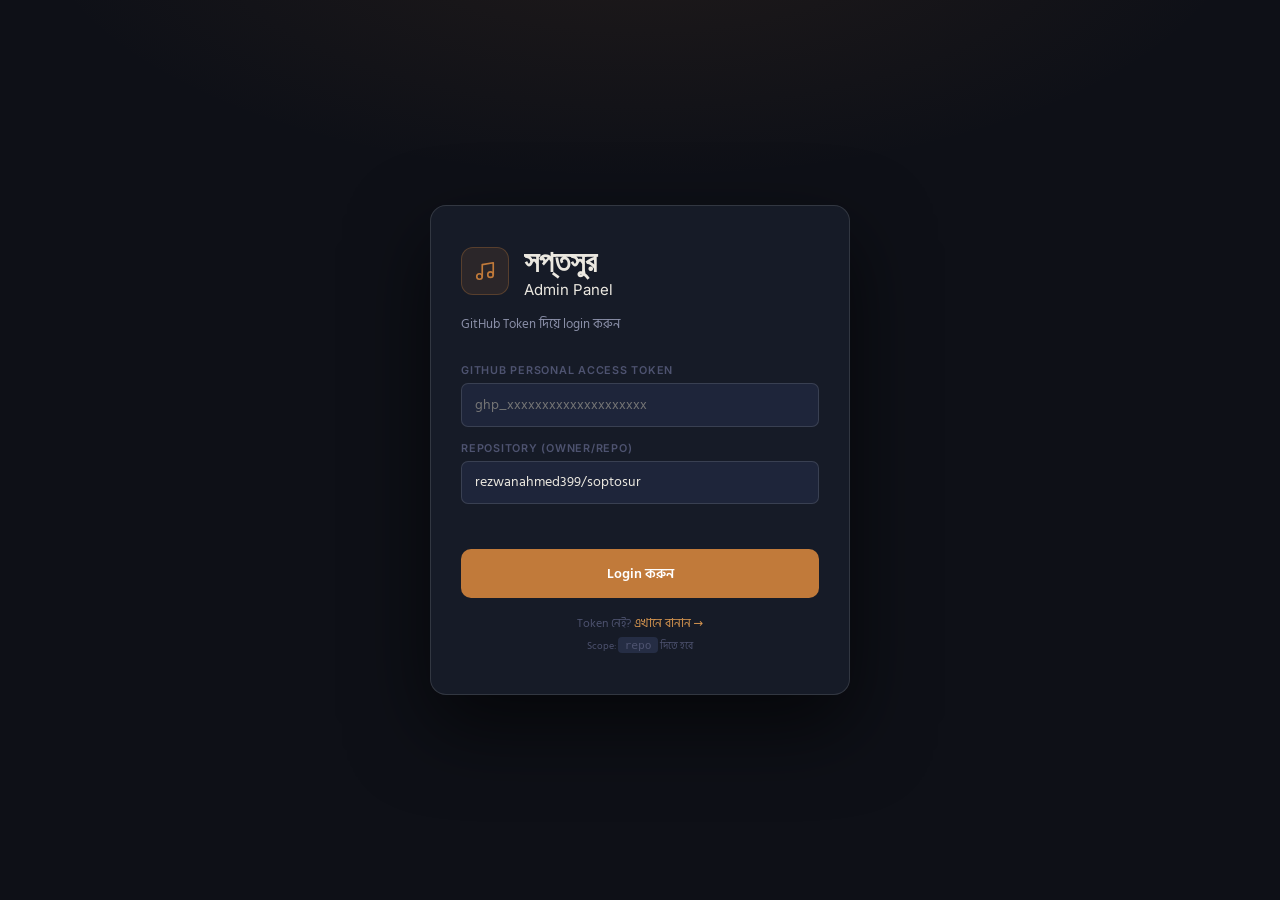
==== commit e4f34620: "Full Admin Panel Expansion: Theme colors, Site settings, Nav Editor with reordering, Join Form custo" ====
--- a/admin/index.html
+++ b/admin/index.html
@@ -11,288 +11,198 @@
 </head>
 <body>
 
-<!-- ═══════════════════════════════════════
-     SVG ICON DEFINITIONS (hidden)
-═══════════════════════════════════════ -->
+<!-- SVG SPRITES -->
 <svg xmlns="http://www.w3.org/2000/svg" style="display:none">
-  <symbol id="icon-dashboard" viewBox="0 0 24 24" fill="none" stroke="currentColor" stroke-width="1.8" stroke-linecap="round" stroke-linejoin="round">
-    <rect x="3" y="3" width="7" height="7" rx="1"/><rect x="14" y="3" width="7" height="7" rx="1"/>
-    <rect x="3" y="14" width="7" height="7" rx="1"/><rect x="14" y="14" width="7" height="7" rx="1"/>
-  </symbol>
-  <symbol id="icon-hero" viewBox="0 0 24 24" fill="none" stroke="currentColor" stroke-width="1.8" stroke-linecap="round" stroke-linejoin="round">
-    <circle cx="12" cy="8" r="4"/><path d="M4 20c0-4 3.6-7 8-7s8 3 8 7"/>
-  </symbol>
-  <symbol id="icon-about" viewBox="0 0 24 24" fill="none" stroke="currentColor" stroke-width="1.8" stroke-linecap="round" stroke-linejoin="round">
-    <circle cx="12" cy="12" r="9"/><line x1="12" y1="8" x2="12" y2="12"/><line x1="12" y1="16" x2="12.01" y2="16"/>
-  </symbol>
-  <symbol id="icon-news" viewBox="0 0 24 24" fill="none" stroke="currentColor" stroke-width="1.8" stroke-linecap="round" stroke-linejoin="round">
-    <path d="M4 22h16a2 2 0 0 0 2-2V4a2 2 0 0 0-2-2H8a2 2 0 0 0-2 2v16a2 2 0 0 1-2 2zm0 0a2 2 0 0 1-2-2v-9c0-1.1.9-2 2-2h2"/>
-    <line x1="11" y1="6" x2="17" y2="6"/><line x1="11" y1="10" x2="17" y2="10"/><line x1="11" y1="14" x2="17" y2="14"/>
-  </symbol>
-  <symbol id="icon-events" viewBox="0 0 24 24" fill="none" stroke="currentColor" stroke-width="1.8" stroke-linecap="round" stroke-linejoin="round">
-    <rect x="3" y="4" width="18" height="18" rx="2"/><line x1="16" y1="2" x2="16" y2="6"/>
-    <line x1="8" y1="2" x2="8" y2="6"/><line x1="3" y1="10" x2="21" y2="10"/>
-  </symbol>
-  <symbol id="icon-initiatives" viewBox="0 0 24 24" fill="none" stroke="currentColor" stroke-width="1.8" stroke-linecap="round" stroke-linejoin="round">
-    <polygon points="12 2 15.09 8.26 22 9.27 17 14.14 18.18 21.02 12 17.77 5.82 21.02 7 14.14 2 9.27 8.91 8.26 12 2"/>
-  </symbol>
-  <symbol id="icon-contact" viewBox="0 0 24 24" fill="none" stroke="currentColor" stroke-width="1.8" stroke-linecap="round" stroke-linejoin="round">
-    <path d="M22 16.92v3a2 2 0 0 1-2.18 2 19.79 19.79 0 0 1-8.63-3.07A19.5 19.5 0 0 1 4.69 12 19.79 19.79 0 0 1 1.65 3.42 2 2 0 0 1 3.62 1h3a2 2 0 0 1 2 1.72 12.84 12.84 0 0 0 .7 2.81 2 2 0 0 1-.45 2.11L8.09 9.91a16 16 0 0 0 6 6l1.27-1.27a2 2 0 0 1 2.11-.45 12.84 12.84 0 0 0 2.81.7A2 2 0 0 1 22 16.92z"/>
-  </symbol>
-  <symbol id="icon-external" viewBox="0 0 24 24" fill="none" stroke="currentColor" stroke-width="1.8" stroke-linecap="round" stroke-linejoin="round">
-    <path d="M18 13v6a2 2 0 0 1-2 2H5a2 2 0 0 1-2-2V8a2 2 0 0 1 2-2h6"/>
-    <polyline points="15 3 21 3 21 9"/><line x1="10" y1="14" x2="21" y2="3"/>
-  </symbol>
-  <symbol id="icon-logout" viewBox="0 0 24 24" fill="none" stroke="currentColor" stroke-width="1.8" stroke-linecap="round" stroke-linejoin="round">
-    <path d="M9 21H5a2 2 0 0 1-2-2V5a2 2 0 0 1 2-2h4"/>
-    <polyline points="16 17 21 12 16 7"/><line x1="21" y1="12" x2="9" y2="12"/>
-  </symbol>
-  <symbol id="icon-save" viewBox="0 0 24 24" fill="none" stroke="currentColor" stroke-width="1.8" stroke-linecap="round" stroke-linejoin="round">
-    <path d="M19 21H5a2 2 0 0 1-2-2V5a2 2 0 0 1 2-2h11l5 5v11a2 2 0 0 1-2 2z"/>
-    <polyline points="17 21 17 13 7 13 7 21"/><polyline points="7 3 7 8 15 8"/>
-  </symbol>
-  <symbol id="icon-plus" viewBox="0 0 24 24" fill="none" stroke="currentColor" stroke-width="2" stroke-linecap="round">
-    <line x1="12" y1="5" x2="12" y2="19"/><line x1="5" y1="12" x2="19" y2="12"/>
-  </symbol>
-  <symbol id="icon-edit" viewBox="0 0 24 24" fill="none" stroke="currentColor" stroke-width="1.8" stroke-linecap="round" stroke-linejoin="round">
-    <path d="M11 4H4a2 2 0 0 0-2 2v14a2 2 0 0 0 2 2h14a2 2 0 0 0 2-2v-7"/>
-    <path d="M18.5 2.5a2.121 2.121 0 0 1 3 3L12 15l-4 1 1-4 9.5-9.5z"/>
-  </symbol>
-  <symbol id="icon-trash" viewBox="0 0 24 24" fill="none" stroke="currentColor" stroke-width="1.8" stroke-linecap="round" stroke-linejoin="round">
-    <polyline points="3 6 5 6 21 6"/><path d="M19 6l-1 14a2 2 0 0 1-2 2H8a2 2 0 0 1-2-2L5 6"/>
-    <path d="M10 11v6"/><path d="M14 11v6"/><path d="M9 6V4a1 1 0 0 1 1-1h4a1 1 0 0 1 1 1v2"/>
-  </symbol>
-  <symbol id="icon-close" viewBox="0 0 24 24" fill="none" stroke="currentColor" stroke-width="2" stroke-linecap="round">
-    <line x1="18" y1="6" x2="6" y2="18"/><line x1="6" y1="6" x2="18" y2="18"/>
-  </symbol>
-  <symbol id="icon-menu" viewBox="0 0 24 24" fill="none" stroke="currentColor" stroke-width="2" stroke-linecap="round">
-    <line x1="3" y1="6" x2="21" y2="6"/><line x1="3" y1="12" x2="21" y2="12"/><line x1="3" y1="18" x2="21" y2="18"/>
-  </symbol>
-  <symbol id="icon-check" viewBox="0 0 24 24" fill="none" stroke="currentColor" stroke-width="2.5" stroke-linecap="round" stroke-linejoin="round">
-    <polyline points="20 6 9 17 4 12"/>
-  </symbol>
-  <symbol id="icon-music" viewBox="0 0 24 24" fill="none" stroke="currentColor" stroke-width="1.8" stroke-linecap="round" stroke-linejoin="round">
-    <path d="M9 18V5l12-2v13"/><circle cx="6" cy="18" r="3"/><circle cx="18" cy="16" r="3"/>
-  </symbol>
+  <symbol id="ic-dash"    viewBox="0 0 24 24" fill="none" stroke="currentColor" stroke-width="1.8" stroke-linecap="round" stroke-linejoin="round"><rect x="3" y="3" width="7" height="7" rx="1"/><rect x="14" y="3" width="7" height="7" rx="1"/><rect x="3" y="14" width="7" height="7" rx="1"/><rect x="14" y="14" width="7" height="7" rx="1"/></symbol>
+  <symbol id="ic-site"    viewBox="0 0 24 24" fill="none" stroke="currentColor" stroke-width="1.8" stroke-linecap="round" stroke-linejoin="round"><circle cx="12" cy="12" r="9"/><line x1="2" y1="12" x2="22" y2="12"/><path d="M12 2a15.3 15.3 0 0 1 4 10 15.3 15.3 0 0 1-4 10 15.3 15.3 0 0 1-4-10 15.3 15.3 0 0 1 4-10z"/></symbol>
+  <symbol id="ic-nav"     viewBox="0 0 24 24" fill="none" stroke="currentColor" stroke-width="1.8" stroke-linecap="round"><line x1="3" y1="6" x2="21" y2="6"/><line x1="3" y1="12" x2="21" y2="12"/><line x1="3" y1="18" x2="21" y2="18"/></symbol>
+  <symbol id="ic-hero"    viewBox="0 0 24 24" fill="none" stroke="currentColor" stroke-width="1.8" stroke-linecap="round" stroke-linejoin="round"><rect x="2" y="3" width="20" height="14" rx="2"/><line x1="8" y1="21" x2="16" y2="21"/><line x1="12" y1="17" x2="12" y2="21"/></symbol>
+  <symbol id="ic-about"   viewBox="0 0 24 24" fill="none" stroke="currentColor" stroke-width="1.8" stroke-linecap="round" stroke-linejoin="round"><circle cx="12" cy="12" r="9"/><line x1="12" y1="8" x2="12" y2="12"/><line x1="12" y1="16" x2="12.01" y2="16"/></symbol>
+  <symbol id="ic-news"    viewBox="0 0 24 24" fill="none" stroke="currentColor" stroke-width="1.8" stroke-linecap="round" stroke-linejoin="round"><path d="M4 22h16a2 2 0 0 0 2-2V4a2 2 0 0 0-2-2H8a2 2 0 0 0-2 2v16a2 2 0 0 1-2 2zm0 0a2 2 0 0 1-2-2v-9c0-1.1.9-2 2-2h2"/><line x1="11" y1="6" x2="17" y2="6"/><line x1="11" y1="10" x2="17" y2="10"/><line x1="11" y1="14" x2="17" y2="14"/></symbol>
+  <symbol id="ic-events"  viewBox="0 0 24 24" fill="none" stroke="currentColor" stroke-width="1.8" stroke-linecap="round" stroke-linejoin="round"><rect x="3" y="4" width="18" height="18" rx="2"/><line x1="16" y1="2" x2="16" y2="6"/><line x1="8" y1="2" x2="8" y2="6"/><line x1="3" y1="10" x2="21" y2="10"/></symbol>
+  <symbol id="ic-init"    viewBox="0 0 24 24" fill="none" stroke="currentColor" stroke-width="1.8" stroke-linecap="round" stroke-linejoin="round"><polygon points="12 2 15.09 8.26 22 9.27 17 14.14 18.18 21.02 12 17.77 5.82 21.02 7 14.14 2 9.27 8.91 8.26 12 2"/></symbol>
+  <symbol id="ic-join"    viewBox="0 0 24 24" fill="none" stroke="currentColor" stroke-width="1.8" stroke-linecap="round" stroke-linejoin="round"><path d="M17 21v-2a4 4 0 0 0-4-4H5a4 4 0 0 0-4 4v2"/><circle cx="9" cy="7" r="4"/><line x1="19" y1="8" x2="19" y2="14"/><line x1="22" y1="11" x2="16" y2="11"/></symbol>
+  <symbol id="ic-contact" viewBox="0 0 24 24" fill="none" stroke="currentColor" stroke-width="1.8" stroke-linecap="round" stroke-linejoin="round"><path d="M22 16.92v3a2 2 0 0 1-2.18 2 19.79 19.79 0 0 1-8.63-3.07A19.5 19.5 0 0 1 4.69 12 19.79 19.79 0 0 1 1.65 3.42 2 2 0 0 1 3.62 1h3a2 2 0 0 1 2 1.72 12.84 12.84 0 0 0 .7 2.81 2 2 0 0 1-.45 2.11L8.09 9.91a16 16 0 0 0 6 6z"/></symbol>
+  <symbol id="ic-theme"   viewBox="0 0 24 24" fill="none" stroke="currentColor" stroke-width="1.8" stroke-linecap="round" stroke-linejoin="round"><circle cx="12" cy="12" r="3"/><path d="M12 1v4M12 19v4M4.22 4.22l2.83 2.83M16.95 16.95l2.83 2.83M1 12h4M19 12h4M4.22 19.78l2.83-2.83M16.95 7.05l2.83-2.83"/></symbol>
+  <symbol id="ic-external" viewBox="0 0 24 24" fill="none" stroke="currentColor" stroke-width="1.8" stroke-linecap="round" stroke-linejoin="round"><path d="M18 13v6a2 2 0 0 1-2 2H5a2 2 0 0 1-2-2V8a2 2 0 0 1 2-2h6"/><polyline points="15 3 21 3 21 9"/><line x1="10" y1="14" x2="21" y2="3"/></symbol>
+  <symbol id="ic-logout"  viewBox="0 0 24 24" fill="none" stroke="currentColor" stroke-width="1.8" stroke-linecap="round" stroke-linejoin="round"><path d="M9 21H5a2 2 0 0 1-2-2V5a2 2 0 0 1 2-2h4"/><polyline points="16 17 21 12 16 7"/><line x1="21" y1="12" x2="9" y2="12"/></symbol>
+  <symbol id="ic-save"    viewBox="0 0 24 24" fill="none" stroke="currentColor" stroke-width="1.8" stroke-linecap="round" stroke-linejoin="round"><path d="M19 21H5a2 2 0 0 1-2-2V5a2 2 0 0 1 2-2h11l5 5v11a2 2 0 0 1-2 2z"/><polyline points="17 21 17 13 7 13 7 21"/><polyline points="7 3 7 8 15 8"/></symbol>
+  <symbol id="ic-plus"    viewBox="0 0 24 24" fill="none" stroke="currentColor" stroke-width="2" stroke-linecap="round"><line x1="12" y1="5" x2="12" y2="19"/><line x1="5" y1="12" x2="19" y2="12"/></symbol>
+  <symbol id="ic-edit"    viewBox="0 0 24 24" fill="none" stroke="currentColor" stroke-width="1.8" stroke-linecap="round" stroke-linejoin="round"><path d="M11 4H4a2 2 0 0 0-2 2v14a2 2 0 0 0 2 2h14a2 2 0 0 0 2-2v-7"/><path d="M18.5 2.5a2.121 2.121 0 0 1 3 3L12 15l-4 1 1-4z"/></symbol>
+  <symbol id="ic-trash"   viewBox="0 0 24 24" fill="none" stroke="currentColor" stroke-width="1.8" stroke-linecap="round" stroke-linejoin="round"><polyline points="3 6 5 6 21 6"/><path d="M19 6l-1 14a2 2 0 0 1-2 2H8a2 2 0 0 1-2-2L5 6"/><path d="M10 11v6M14 11v6"/><path d="M9 6V4a1 1 0 0 1 1-1h4a1 1 0 0 1 1 1v2"/></symbol>
+  <symbol id="ic-close"   viewBox="0 0 24 24" fill="none" stroke="currentColor" stroke-width="2" stroke-linecap="round"><line x1="18" y1="6" x2="6" y2="18"/><line x1="6" y1="6" x2="18" y2="18"/></symbol>
+  <symbol id="ic-menu"    viewBox="0 0 24 24" fill="none" stroke="currentColor" stroke-width="2" stroke-linecap="round"><line x1="3" y1="6" x2="21" y2="6"/><line x1="3" y1="12" x2="21" y2="12"/><line x1="3" y1="18" x2="21" y2="18"/></symbol>
+  <symbol id="ic-music"   viewBox="0 0 24 24" fill="none" stroke="currentColor" stroke-width="1.8" stroke-linecap="round" stroke-linejoin="round"><path d="M9 18V5l12-2v13"/><circle cx="6" cy="18" r="3"/><circle cx="18" cy="16" r="3"/></symbol>
+  <symbol id="ic-up"      viewBox="0 0 24 24" fill="none" stroke="currentColor" stroke-width="2" stroke-linecap="round" stroke-linejoin="round"><polyline points="18 15 12 9 6 15"/></symbol>
+  <symbol id="ic-down"    viewBox="0 0 24 24" fill="none" stroke="currentColor" stroke-width="2" stroke-linecap="round" stroke-linejoin="round"><polyline points="6 9 12 15 18 9"/></symbol>
+  <symbol id="ic-check"   viewBox="0 0 24 24" fill="none" stroke="currentColor" stroke-width="2.5" stroke-linecap="round" stroke-linejoin="round"><polyline points="20 6 9 17 4 12"/></symbol>
 </svg>
 
-<!-- ═══════════════════════════════════════
-     LOGIN SCREEN
-═══════════════════════════════════════ -->
+<!-- ═══════ LOGIN ═══════ -->
 <div class="login-screen" id="login-screen">
   <div class="login-card">
     <div class="login-brand">
-      <div class="login-icon">
-        <svg><use href="#icon-music"/></svg>
-      </div>
-      <div class="login-brand-text">
-        <h1>সপ্তসুর</h1>
-        <span>Admin Panel</span>
-      </div>
+      <div class="login-icon"><svg><use href="#ic-music"/></svg></div>
+      <div><h1>সপ্তসুর</h1><span>Admin Panel</span></div>
     </div>
     <p class="login-subtitle">GitHub Token দিয়ে login করুন</p>
-
     <div class="login-form">
-      <div class="field">
-        <label>GitHub Personal Access Token</label>
-        <input type="password" id="token-input" placeholder="ghp_xxxxxxxxxxxxxxxxxxxx" />
-      </div>
-      <div class="field">
-        <label>Repository</label>
-        <input type="text" id="repo-input" value="rezwanahmed399/soptosur" />
-      </div>
+      <div class="field"><label>GitHub Personal Access Token</label><input type="password" id="token-input" placeholder="ghp_xxxxxxxxxxxxxxxxxxxx"/></div>
+      <div class="field"><label>Repository (owner/repo)</label><input type="text" id="repo-input" value="rezwanahmed399/soptosur"/></div>
       <div id="login-error" class="login-error"></div>
       <button class="btn-primary-full" id="login-btn">Login করুন</button>
-      <p class="login-help">
-        Token নেই? <a href="https://github.com/settings/tokens/new?scopes=repo&description=Soptosur+Admin" target="_blank">এখানে বানান →</a>
-        <br><small>Scope: <code>repo</code> দিতে হবে</small>
-      </p>
+      <p class="login-help">Token নেই? <a href="https://github.com/settings/tokens/new?scopes=repo&description=Soptosur+Admin" target="_blank">এখানে বানান →</a><br><small>Scope: <code>repo</code> দিতে হবে</small></p>
     </div>
   </div>
 </div>
 
-<!-- ═══════════════════════════════════════
-     ADMIN APP
-═══════════════════════════════════════ -->
+<!-- ═══════ APP ═══════ -->
 <div class="app" id="admin-app" style="display:none">
-
-  <!-- Mobile overlay -->
   <div class="sidebar-overlay" id="sidebar-overlay"></div>
 
   <!-- SIDEBAR -->
   <aside class="sidebar" id="sidebar">
     <div class="sidebar-top">
       <div class="sidebar-brand">
-        <div class="brand-icon">
-          <svg><use href="#icon-music"/></svg>
-        </div>
-        <div>
-          <p class="brand-name">সপ্তসুর</p>
-          <p class="brand-sub">Admin</p>
-        </div>
+        <div class="brand-icon"><svg><use href="#ic-music"/></svg></div>
+        <div><p class="brand-name">সপ্তসুর</p><p class="brand-sub">Admin</p></div>
       </div>
     </div>
-
     <nav class="sidebar-nav">
-      <a class="nav-link active" data-section="dashboard">
-        <svg class="nav-icon"><use href="#icon-dashboard"/></svg>
-        <span>Dashboard</span>
-      </a>
-      <a class="nav-link" data-section="hero">
-        <svg class="nav-icon"><use href="#icon-hero"/></svg>
-        <span>Hero Section</span>
-      </a>
-      <a class="nav-link" data-section="about">
-        <svg class="nav-icon"><use href="#icon-about"/></svg>
-        <span>About</span>
-      </a>
-      <a class="nav-link" data-section="news">
-        <svg class="nav-icon"><use href="#icon-news"/></svg>
-        <span>সংবাদ</span>
-      </a>
-      <a class="nav-link" data-section="events">
-        <svg class="nav-icon"><use href="#icon-events"/></svg>
-        <span>অনুষ্ঠান</span>
-      </a>
-      <a class="nav-link" data-section="initiatives">
-        <svg class="nav-icon"><use href="#icon-initiatives"/></svg>
-        <span>উদ্যোগ</span>
-      </a>
-      <a class="nav-link" data-section="contact">
-        <svg class="nav-icon"><use href="#icon-contact"/></svg>
-        <span>যোগাযোগ</span>
-      </a>
+      <p class="nav-group-label">Overview</p>
+      <a class="nav-link active" data-section="dashboard"><svg class="nav-icon"><use href="#ic-dash"/></svg><span>Dashboard</span></a>
+
+      <p class="nav-group-label">Website</p>
+      <a class="nav-link" data-section="site"><svg class="nav-icon"><use href="#ic-site"/></svg><span>Site Settings</span></a>
+      <a class="nav-link" data-section="theme"><svg class="nav-icon"><use href="#ic-theme"/></svg><span>Theme & Colors</span></a>
+      <a class="nav-link" data-section="nav-edit"><svg class="nav-icon"><use href="#ic-nav"/></svg><span>Navigation</span></a>
+
+      <p class="nav-group-label">Content</p>
+      <a class="nav-link" data-section="hero"><svg class="nav-icon"><use href="#ic-hero"/></svg><span>Hero Section</span></a>
+      <a class="nav-link" data-section="about"><svg class="nav-icon"><use href="#ic-about"/></svg><span>About</span></a>
+      <a class="nav-link" data-section="news"><svg class="nav-icon"><use href="#ic-news"/></svg><span>সংবাদ</span></a>
+      <a class="nav-link" data-section="events"><svg class="nav-icon"><use href="#ic-events"/></svg><span>অনুষ্ঠান</span></a>
+      <a class="nav-link" data-section="initiatives"><svg class="nav-icon"><use href="#ic-init"/></svg><span>উদ্যোগ</span></a>
+      <a class="nav-link" data-section="join"><svg class="nav-icon"><use href="#ic-join"/></svg><span>Join Form</span></a>
+      <a class="nav-link" data-section="contact"><svg class="nav-icon"><use href="#ic-contact"/></svg><span>যোগাযোগ</span></a>
     </nav>
-
     <div class="sidebar-bottom">
-      <a href="https://soptosur.vercel.app" target="_blank" class="sidebar-external">
-        <svg class="nav-icon"><use href="#icon-external"/></svg>
-        <span>ওয়েবসাইট দেখুন</span>
-      </a>
-      <button class="sidebar-logout" id="logout-btn">
-        <svg class="nav-icon"><use href="#icon-logout"/></svg>
-        <span>Logout</span>
-      </button>
+      <a href="https://soptosur.vercel.app" target="_blank" class="sidebar-external"><svg class="nav-icon"><use href="#ic-external"/></svg><span>ওয়েবসাইট দেখুন</span></a>
+      <button class="sidebar-logout" id="logout-btn"><svg class="nav-icon"><use href="#ic-logout"/></svg><span>Logout</span></button>
     </div>
   </aside>
 
   <!-- MAIN -->
   <div class="main-wrap">
-
-    <!-- TOPBAR -->
     <header class="topbar">
-      <button class="topbar-menu" id="menu-toggle">
-        <svg><use href="#icon-menu"/></svg>
-      </button>
+      <button class="topbar-menu" id="menu-toggle"><svg><use href="#ic-menu"/></svg></button>
       <h2 class="topbar-title" id="topbar-title">Dashboard</h2>
       <div class="topbar-actions">
         <span class="save-status" id="save-status"></span>
         <button class="btn-save" id="save-btn" onclick="saveToGitHub()">
-          <svg><use href="#icon-save"/></svg>
-          <span>Save &amp; Deploy</span>
+          <svg><use href="#ic-save"/></svg><span>Save &amp; Deploy</span>
         </button>
       </div>
     </header>
 
-    <!-- CONTENT AREA -->
     <main class="content">
 
       <!-- ── DASHBOARD ── -->
       <section class="panel active" id="panel-dashboard">
         <div class="stat-row">
-          <div class="stat-box" onclick="switchSection('news')">
-            <svg class="stat-icon"><use href="#icon-news"/></svg>
-            <div>
-              <p class="stat-num" id="dash-news">0</p>
-              <p class="stat-lbl">সংবাদ</p>
-            </div>
-          </div>
-          <div class="stat-box" onclick="switchSection('events')">
-            <svg class="stat-icon"><use href="#icon-events"/></svg>
-            <div>
-              <p class="stat-num" id="dash-events">0</p>
-              <p class="stat-lbl">অনুষ্ঠান</p>
-            </div>
-          </div>
-          <div class="stat-box" onclick="switchSection('initiatives')">
-            <svg class="stat-icon"><use href="#icon-initiatives"/></svg>
-            <div>
-              <p class="stat-num" id="dash-init">0</p>
-              <p class="stat-lbl">উদ্যোগ</p>
-            </div>
-          </div>
-          <div class="stat-box">
-            <svg class="stat-icon" style="color:var(--green)"><use href="#icon-check"/></svg>
-            <div>
-              <p class="stat-num" style="color:var(--green)">Live</p>
-              <p class="stat-lbl">Vercel</p>
-            </div>
-          </div>
+          <div class="stat-box" onclick="switchSection('news')"><svg class="stat-icon"><use href="#ic-news"/></svg><div><p class="stat-num" id="dash-news">0</p><p class="stat-lbl">সংবাদ</p></div></div>
+          <div class="stat-box" onclick="switchSection('events')"><svg class="stat-icon"><use href="#ic-events"/></svg><div><p class="stat-num" id="dash-events">0</p><p class="stat-lbl">অনুষ্ঠান</p></div></div>
+          <div class="stat-box" onclick="switchSection('initiatives')"><svg class="stat-icon"><use href="#ic-init"/></svg><div><p class="stat-num" id="dash-init">0</p><p class="stat-lbl">উদ্যোগ</p></div></div>
+          <div class="stat-box"><svg class="stat-icon" style="color:var(--green)"><use href="#ic-check"/></svg><div><p class="stat-num" style="color:var(--green)">Live</p><p class="stat-lbl">Vercel</p></div></div>
+        </div>
+        <div class="quick-links">
+          <button class="quick-btn" onclick="switchSection('site')"><svg><use href="#ic-site"/></svg>Site Settings</button>
+          <button class="quick-btn" onclick="switchSection('theme')"><svg><use href="#ic-theme"/></svg>Theme Colors</button>
+          <button class="quick-btn" onclick="switchSection('nav-edit')"><svg><use href="#ic-nav"/></svg>Navigation</button>
+          <button class="quick-btn" onclick="switchSection('join')"><svg><use href="#ic-join"/></svg>Join Form</button>
         </div>
         <div class="info-card">
           <h3>কীভাবে ব্যবহার করবেন</h3>
-          <ol>
-            <li>বাঁ দিকের menu থেকে section বেছে নিন</li>
-            <li>Content পরিবর্তন করুন</li>
-            <li>উপরে <strong>Save &amp; Deploy</strong> বোতামে ক্লিক করুন</li>
-            <li>৩০ সেকেন্ডে ওয়েবসাইট আপডেট হয়ে যাবে!</li>
-          </ol>
-        </div>
-        <div class="info-card" id="deploy-log">
-          <h3>Deploy ইতিহাস</h3>
-          <p class="empty-msg">এখনো কোনো deploy হয়নি</p>
-        </div>
+          <ol><li>বাঁ দিকের menu থেকে section বেছে নিন</li><li>Content পরিবর্তন করুন</li><li><strong>Save &amp; Deploy</strong> বোতামে ক্লিক করুন</li><li>৩০ সেকেন্ডে ওয়েবসাইট আপডেট!</li></ol>
+        </div>
+        <div class="info-card" id="deploy-log"><h3>Deploy ইতিহাস</h3><p class="empty-msg">এখনো কোনো deploy হয়নি</p></div>
+      </section>
+
+      <!-- ── SITE SETTINGS ── -->
+      <section class="panel" id="panel-site">
+        <div class="panel-head"><h2>Site Settings</h2><p>ওয়েবসাইটের মূল তথ্য ও SEO সেটিংস</p></div>
+        <div class="form-grid">
+          <div class="field"><label>ক্লাবের নাম</label><input type="text" id="site-name"></div>
+          <div class="field"><label>প্রতিষ্ঠার বছর</label><input type="text" id="site-founded"></div>
+          <div class="field full"><label>Browser Tab Title</label><input type="text" id="site-title"></div>
+          <div class="field full"><label>SEO Description (search result এ দেখায়)</label><textarea id="site-desc" rows="2"></textarea></div>
+        </div>
+      </section>
+
+      <!-- ── THEME ── -->
+      <section class="panel" id="panel-theme">
+        <div class="panel-head"><h2>Theme &amp; Colors</h2><p>ওয়েবসাইটের রং পরিবর্তন করুন</p></div>
+        <div class="theme-grid">
+          <div class="color-card">
+            <div class="color-preview" id="prev-primary"></div>
+            <div class="field"><label>Primary Color (মূল রং)</label><input type="color" id="theme-primary" class="color-input"></div>
+            <p class="color-hint">Nav, headings, accents এ ব্যবহার হয়</p>
+          </div>
+          <div class="color-card">
+            <div class="color-preview" id="prev-accent"></div>
+            <div class="field"><label>Accent Color (হাইলাইট রং)</label><input type="color" id="theme-accent" class="color-input"></div>
+            <p class="color-hint">Buttons, badges, links এ ব্যবহার হয়</p>
+          </div>
+          <div class="color-card">
+            <div class="color-preview" id="prev-cream"></div>
+            <div class="field"><label>Background Color (পটভূমি)</label><input type="color" id="theme-cream" class="color-input"></div>
+            <p class="color-hint">Page background color</p>
+          </div>
+        </div>
+        <div class="theme-presets">
+          <h3>Quick Presets</h3>
+          <div class="preset-row">
+            <button class="preset-btn" onclick="applyPreset('#8B5E3C','#C17A3A','#FAF7F2')" style="--pc:#8B5E3C">ক্লাসিক</button>
+            <button class="preset-btn" onclick="applyPreset('#1A3A5C','#2D6FA4','#F0F5FA')" style="--pc:#1A3A5C">নীল</button>
+            <button class="preset-btn" onclick="applyPreset('#2D5A27','#4A9B3F','#F0FAF0')" style="--pc:#2D5A27">সবুজ</button>
+            <button class="preset-btn" onclick="applyPreset('#5C1A3A','#A43D6F','#FAF0F5')" style="--pc:#5C1A3A">গোলাপী</button>
+            <button class="preset-btn" onclick="applyPreset('#1C1C2E','#6C63FF','#F5F5FF')" style="--pc:#1C1C2E">বেগুনি</button>
+          </div>
+        </div>
+      </section>
+
+      <!-- ── NAVIGATION ── -->
+      <section class="panel" id="panel-nav-edit">
+        <div class="panel-head">
+          <h2>Navigation</h2>
+          <p>Menu র links পরিবর্তন করুন, reorder করুন</p>
+          <button class="btn-add" onclick="addNavLink()"><svg><use href="#ic-plus"/></svg> নতুন Link</button>
+        </div>
+        <div class="items-list" id="nav-list"></div>
+        <p class="hint-text">↑↓ বোতাম দিয়ে order পরিবর্তন করুন। CTA = highlighted button style।</p>
       </section>
 
       <!-- ── HERO ── -->
       <section class="panel" id="panel-hero">
-        <div class="panel-head">
-          <h2>Hero Section</h2>
-          <p>ওয়েবসাইটের প্রথম পর্দায় যা দেখা যায়</p>
-        </div>
-        <div class="form-grid">
-          <div class="field full">
-            <label>Tagline (উপরের ছোট লেখা)</label>
-            <input type="text" id="hero-tagline">
-          </div>
-          <div class="field full">
-            <label>বর্ণনা</label>
-            <textarea id="hero-desc" rows="3"></textarea>
-          </div>
-          <div class="field">
-            <label>Primary Button লেখা</label>
-            <input type="text" id="hero-btn1-label">
-          </div>
-          <div class="field">
-            <label>Primary Button Link</label>
-            <input type="text" id="hero-btn1-href">
-          </div>
-          <div class="field">
-            <label>Secondary Button লেখা</label>
-            <input type="text" id="hero-btn2-label">
-          </div>
-          <div class="field">
-            <label>Secondary Button Link</label>
-            <input type="text" id="hero-btn2-href">
-          </div>
+        <div class="panel-head"><h2>Hero Section</h2><p>ওয়েবসাইটের প্রথম পর্দায় যা দেখা যায়</p></div>
+        <div class="form-grid">
+          <div class="field full"><label>Tagline (উপরের ছোট লেখা)</label><input type="text" id="hero-tagline"></div>
+          <div class="field full"><label>বর্ণনা</label><textarea id="hero-desc" rows="3"></textarea></div>
+          <div class="field"><label>Primary Button লেখা</label><input type="text" id="hero-btn1-label"></div>
+          <div class="field"><label>Primary Button Link</label><input type="text" id="hero-btn1-href"></div>
+          <div class="field"><label>Secondary Button লেখা</label><input type="text" id="hero-btn2-label"></div>
+          <div class="field"><label>Secondary Button Link</label><input type="text" id="hero-btn2-href"></div>
         </div>
       </section>
 
       <!-- ── ABOUT ── -->
       <section class="panel" id="panel-about">
-        <div class="panel-head">
-          <h2>About Section</h2>
-          <p>ক্লাবের পরিচয় ও statistics</p>
-        </div>
-        <div class="form-grid">
-          <div class="field full">
-            <label>Lead Text (প্রথম বড় বাক্য)</label>
-            <textarea id="about-lead" rows="2"></textarea>
-          </div>
-          <div class="field full">
-            <label>বিস্তারিত বর্ণনা</label>
-            <textarea id="about-body" rows="4"></textarea>
-          </div>
+        <div class="panel-head"><h2>About Section</h2><p>ক্লাবের পরিচয় ও statistics</p></div>
+        <div class="form-grid">
+          <div class="field"><label>Section Label (ছোট উপরের লেখা)</label><input type="text" id="about-label"></div>
+          <div class="field"><label>Section Title</label><input type="text" id="about-title"></div>
+          <div class="field full"><label>Lead Text</label><textarea id="about-lead" rows="2"></textarea></div>
+          <div class="field full"><label>বিস্তারিত বর্ণনা</label><textarea id="about-body" rows="4"></textarea></div>
         </div>
         <div class="sub-head"><h3>Statistics</h3></div>
         <div id="stats-grid" class="stats-editor"></div>
@@ -300,75 +210,46 @@
 
       <!-- ── NEWS ── -->
       <section class="panel" id="panel-news">
-        <div class="panel-head">
-          <h2>সংবাদ</h2>
-          <p>সংবাদ যোগ, সম্পাদনা বা মুছে ফেলুন</p>
-          <button class="btn-add" onclick="addNews()">
-            <svg><use href="#icon-plus"/></svg> নতুন সংবাদ
-          </button>
-        </div>
+        <div class="panel-head"><h2>সংবাদ</h2><p>সংবাদ যোগ, সম্পাদনা বা মুছে ফেলুন</p><button class="btn-add" onclick="addNews()"><svg><use href="#ic-plus"/></svg> নতুন সংবাদ</button></div>
         <div class="items-list" id="news-list"></div>
       </section>
 
       <!-- ── EVENTS ── -->
       <section class="panel" id="panel-events">
-        <div class="panel-head">
-          <h2>অনুষ্ঠান</h2>
-          <p>আসন্ন অনুষ্ঠান পরিচালনা করুন</p>
-          <button class="btn-add" onclick="addEvent()">
-            <svg><use href="#icon-plus"/></svg> নতুন অনুষ্ঠান
-          </button>
-        </div>
+        <div class="panel-head"><h2>অনুষ্ঠান</h2><p>আসন্ন অনুষ্ঠান পরিচালনা করুন</p><button class="btn-add" onclick="addEvent()"><svg><use href="#ic-plus"/></svg> নতুন অনুষ্ঠান</button></div>
         <div class="items-list" id="events-list"></div>
       </section>
 
       <!-- ── INITIATIVES ── -->
       <section class="panel" id="panel-initiatives">
-        <div class="panel-head">
-          <h2>উদ্যোগ</h2>
-          <p>ক্লাবের উদ্যোগসমূহ পরিচালনা করুন</p>
-          <button class="btn-add" onclick="addInitiative()">
-            <svg><use href="#icon-plus"/></svg> নতুন উদ্যোগ
-          </button>
-        </div>
+        <div class="panel-head"><h2>উদ্যোগ</h2><p>ক্লাবের উদ্যোগসমূহ পরিচালনা করুন</p><button class="btn-add" onclick="addInitiative()"><svg><use href="#ic-plus"/></svg> নতুন উদ্যোগ</button></div>
         <div class="items-list" id="initiatives-list"></div>
+      </section>
+
+      <!-- ── JOIN FORM ── -->
+      <section class="panel" id="panel-join">
+        <div class="panel-head"><h2>Join Form Section</h2><p>"আমাদের সাথে যোগ দিন" section এর content</p></div>
+        <div class="form-grid">
+          <div class="field full"><label>Section Label (উপরের ছোট লেখা)</label><input type="text" id="join-label"></div>
+          <div class="field full"><label>Title</label><input type="text" id="join-title"></div>
+          <div class="field full"><label>বর্ণনা</label><textarea id="join-desc" rows="3"></textarea></div>
+          <div class="field"><label>Submit Button লেখা</label><input type="text" id="join-btn"></div>
+          <div class="field full"><label>Success Message (form submit হলে)</label><textarea id="join-success" rows="2"></textarea></div>
+        </div>
       </section>
 
       <!-- ── CONTACT ── -->
       <section class="panel" id="panel-contact">
-        <div class="panel-head">
-          <h2>যোগাযোগ তথ্য</h2>
-          <p>ক্লাবের যোগাযোগ ও সোশ্যাল মিডিয়া লিঙ্ক</p>
-        </div>
-        <div class="form-grid">
-          <div class="field">
-            <label>ইমেইল</label>
-            <input type="text" id="contact-email">
-          </div>
-          <div class="field">
-            <label>ফোন</label>
-            <input type="text" id="contact-phone">
-          </div>
-          <div class="field full">
-            <label>ঠিকানা</label>
-            <input type="text" id="contact-address">
-          </div>
-          <div class="field">
-            <label>Facebook URL</label>
-            <input type="text" id="contact-facebook">
-          </div>
-          <div class="field">
-            <label>Instagram URL</label>
-            <input type="text" id="contact-instagram">
-          </div>
-          <div class="field">
-            <label>YouTube URL</label>
-            <input type="text" id="contact-youtube">
-          </div>
-          <div class="field full">
-            <label>Footer Tagline</label>
-            <input type="text" id="footer-tagline">
-          </div>
+        <div class="panel-head"><h2>যোগাযোগ ও Footer</h2><p>ক্লাবের যোগাযোগ ও সোশ্যাল মিডিয়া</p></div>
+        <div class="form-grid">
+          <div class="field"><label>ইমেইল</label><input type="text" id="contact-email"></div>
+          <div class="field"><label>ফোন</label><input type="text" id="contact-phone"></div>
+          <div class="field full"><label>ঠিকানা</label><input type="text" id="contact-address"></div>
+          <div class="field"><label>Facebook URL</label><input type="text" id="contact-facebook"></div>
+          <div class="field"><label>Instagram URL</label><input type="text" id="contact-instagram"></div>
+          <div class="field"><label>YouTube URL</label><input type="text" id="contact-youtube"></div>
+          <div class="field full"><label>Footer Tagline</label><input type="text" id="footer-tagline"></div>
+          <div class="field full"><label>Footer Copyright</label><input type="text" id="footer-copyright"></div>
         </div>
       </section>
 
@@ -376,26 +257,15 @@
   </div>
 </div>
 
-<!-- ═══════════════════════════════════════
-     MODAL
-═══════════════════════════════════════ -->
+<!-- MODAL -->
 <div class="modal-overlay" id="modal-overlay" style="display:none">
   <div class="modal">
-    <div class="modal-head">
-      <h3 id="modal-title"></h3>
-      <button class="modal-close-btn" onclick="closeModal()">
-        <svg><use href="#icon-close"/></svg>
-      </button>
-    </div>
+    <div class="modal-head"><h3 id="modal-title"></h3><button class="modal-close-btn" onclick="closeModal()"><svg><use href="#ic-close"/></svg></button></div>
     <div class="modal-body" id="modal-body"></div>
-    <div class="modal-foot">
-      <button class="btn-cancel" onclick="closeModal()">বাতিল</button>
-      <button class="btn-confirm" id="modal-confirm">সংরক্ষণ করুন</button>
-    </div>
+    <div class="modal-foot"><button class="btn-cancel" onclick="closeModal()">বাতিল</button><button class="btn-confirm" id="modal-confirm">সংরক্ষণ করুন</button></div>
   </div>
 </div>
 
-<!-- TOAST -->
 <div class="toast" id="toast" style="display:none"></div>
 
 <script src="script.js"></script>
--- a/admin/style.css
+++ b/admin/style.css
@@ -739,3 +739,176 @@
   .stat-row { grid-template-columns: 1fr 1fr; gap: 0.7rem; }
   .stats-editor { grid-template-columns: 1fr 1fr; }
 }
+
+/* ─── NAV GROUP LABELS ─── */
+.nav-group-label {
+  font-size: 0.65rem;
+  font-weight: 600;
+  text-transform: uppercase;
+  letter-spacing: 0.1em;
+  color: var(--text3);
+  padding: 0.9rem 0.85rem 0.3rem;
+}
+
+/* ─── QUICK LINKS ─── */
+.quick-links {
+  display: grid;
+  grid-template-columns: repeat(4, 1fr);
+  gap: 0.8rem;
+  margin-bottom: 1.25rem;
+}
+.quick-btn {
+  display: flex;
+  flex-direction: column;
+  align-items: center;
+  gap: 0.5rem;
+  padding: 1rem 0.5rem;
+  background: var(--surface);
+  border: 1px solid var(--border);
+  border-radius: var(--radius);
+  color: var(--text2);
+  font-family: var(--bengali);
+  font-size: 0.78rem;
+  cursor: pointer;
+  transition: all var(--ease);
+}
+.quick-btn svg { width: 20px; height: 20px; }
+.quick-btn:hover { border-color: var(--accent); color: var(--accent-h); background: var(--accent-bg); }
+
+/* ─── THEME EDITOR ─── */
+.theme-grid {
+  display: grid;
+  grid-template-columns: repeat(3, 1fr);
+  gap: 1rem;
+  margin-bottom: 1.5rem;
+}
+.color-card {
+  background: var(--surface);
+  border: 1px solid var(--border);
+  border-radius: var(--radius);
+  padding: 1.2rem;
+  display: flex;
+  flex-direction: column;
+  gap: 0.8rem;
+}
+.color-preview {
+  height: 80px;
+  border-radius: var(--radius-sm);
+  border: 1px solid var(--border2);
+  transition: background var(--ease);
+}
+.color-input {
+  width: 100% !important;
+  height: 44px !important;
+  padding: 0.2rem !important;
+  border-radius: var(--radius-sm) !important;
+  cursor: pointer;
+  background: var(--surface2) !important;
+}
+.color-hint {
+  font-size: 0.75rem;
+  color: var(--text3);
+  font-family: var(--bengali);
+}
+
+.theme-presets { margin-top: 0.5rem; }
+.theme-presets h3 {
+  font-family: var(--bengali);
+  font-size: 0.85rem;
+  color: var(--text2);
+  margin-bottom: 0.8rem;
+}
+.preset-row { display: flex; gap: 0.7rem; flex-wrap: wrap; }
+.preset-btn {
+  display: flex;
+  align-items: center;
+  gap: 0.5rem;
+  padding: 0.5rem 1rem;
+  background: var(--surface);
+  border: 2px solid var(--pc, #888);
+  border-radius: 20px;
+  color: var(--text);
+  font-family: var(--bengali);
+  font-size: 0.82rem;
+  cursor: pointer;
+  transition: all var(--ease);
+}
+.preset-btn::before {
+  content: '';
+  width: 14px; height: 14px;
+  border-radius: 50%;
+  background: var(--pc, #888);
+  flex-shrink: 0;
+}
+.preset-btn:hover { background: var(--surface2); transform: translateY(-1px); }
+
+/* ─── NAV EDITOR ─── */
+.nav-item-row {
+  background: var(--surface);
+  border: 1px solid var(--border);
+  border-radius: var(--radius);
+  padding: 0.9rem 1rem;
+  display: grid;
+  grid-template-columns: auto 1fr 1fr auto auto auto;
+  gap: 0.7rem;
+  align-items: center;
+  transition: border-color var(--ease);
+}
+.nav-item-row:hover { border-color: var(--border2); }
+.nav-drag-handle {
+  color: var(--text3);
+  cursor: grab;
+  display: flex;
+  align-items: center;
+}
+.nav-drag-handle svg { width: 16px; height: 16px; }
+.nav-cta-toggle {
+  display: flex;
+  align-items: center;
+  gap: 0.4rem;
+  font-family: var(--bengali);
+  font-size: 0.78rem;
+  color: var(--text2);
+  cursor: pointer;
+}
+.nav-cta-toggle input[type=checkbox] {
+  width: 16px; height: 16px;
+  accent-color: var(--accent);
+  cursor: pointer;
+}
+.btn-order {
+  display: flex;
+  align-items: center;
+  justify-content: center;
+  width: 28px; height: 28px;
+  background: var(--surface2);
+  border: 1px solid var(--border2);
+  border-radius: 5px;
+  color: var(--text2);
+  cursor: pointer;
+  transition: all var(--ease);
+}
+.btn-order svg { width: 14px; height: 14px; }
+.btn-order:hover { background: var(--surface3); color: var(--text); }
+
+.hint-text {
+  font-family: var(--bengali);
+  font-size: 0.78rem;
+  color: var(--text3);
+  margin-top: 0.8rem;
+  padding: 0.6rem 0.8rem;
+  background: var(--surface);
+  border-radius: var(--radius-sm);
+  border-left: 3px solid var(--accent);
+}
+
+/* RESPONSIVE for new sections */
+@media (max-width: 900px) {
+  .quick-links { grid-template-columns: repeat(2, 1fr); }
+  .theme-grid { grid-template-columns: 1fr; }
+}
+@media (max-width: 700px) {
+  .quick-links { grid-template-columns: repeat(2, 1fr); }
+  .nav-item-row { grid-template-columns: 1fr 1fr; gap: 0.5rem; flex-wrap: wrap; }
+}
+
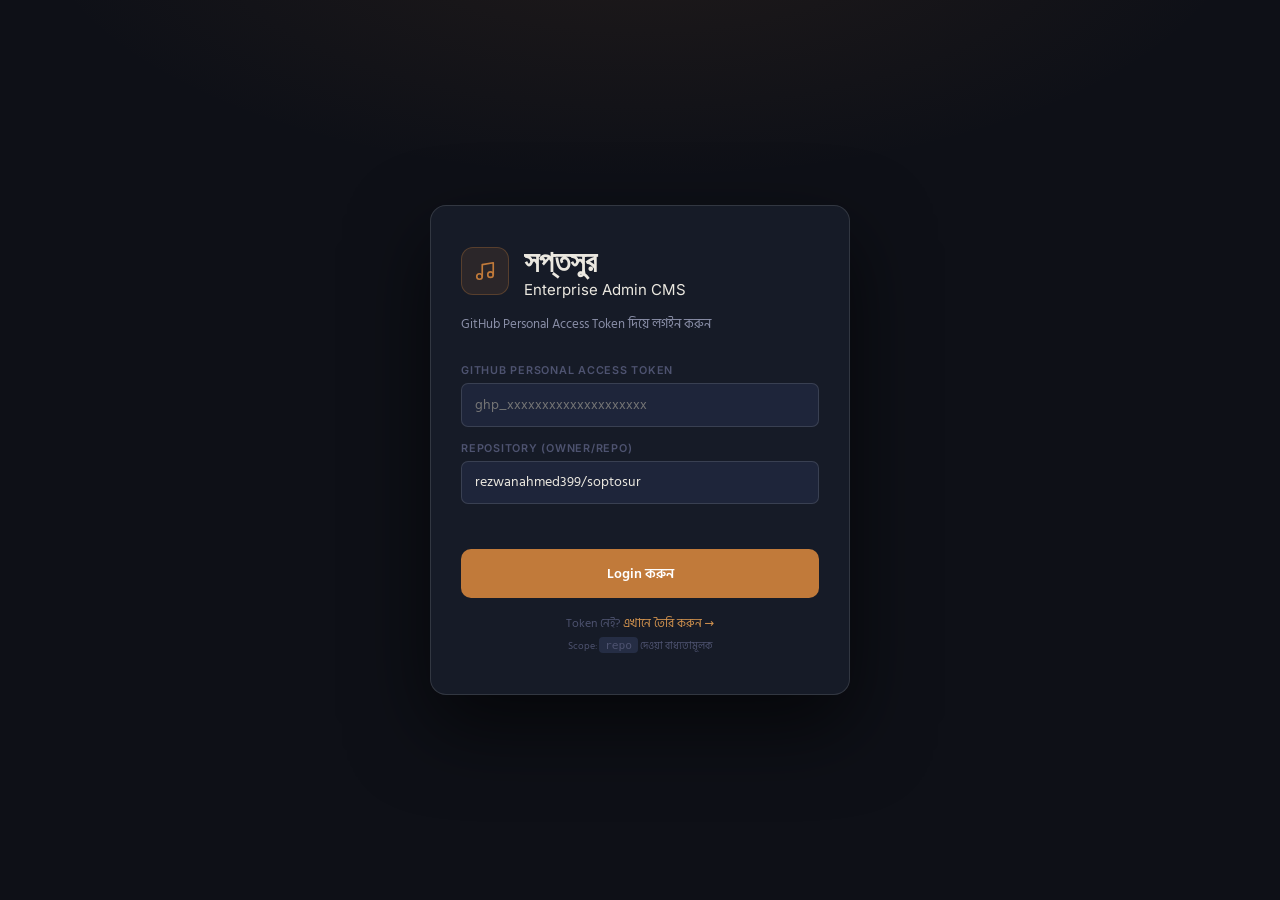
==== commit 42705c3b: "Upgrade Admin Panel to Enterprise Level CMS (Live Preview, Backup/Restore, Photo Gallery Manager, Fo" ====
--- a/admin/index.html
+++ b/admin/index.html
@@ -3,10 +3,10 @@
 <head>
   <meta charset="UTF-8" />
   <meta name="viewport" content="width=device-width, initial-scale=1.0" />
-  <title>সপ্তসুর — Admin</title>
+  <title>সপ্তসুর — Advanced Admin CMS</title>
   <link rel="preconnect" href="https://fonts.googleapis.com">
   <link rel="preconnect" href="https://fonts.gstatic.com" crossorigin>
-  <link href="https://fonts.googleapis.com/css2?family=Hind+Siliguri:wght@300;400;500;600&family=Inter:wght@300;400;500;600;700&display=swap" rel="stylesheet">
+  <link href="https://fonts.googleapis.com/css2?family=Hind+Siliguri:wght@300;400;500;600;700&family=Inter:wght@300;400;500;600;700&display=swap" rel="stylesheet">
   <link rel="stylesheet" href="style.css">
 </head>
 <body>
@@ -24,6 +24,11 @@
   <symbol id="ic-join"    viewBox="0 0 24 24" fill="none" stroke="currentColor" stroke-width="1.8" stroke-linecap="round" stroke-linejoin="round"><path d="M17 21v-2a4 4 0 0 0-4-4H5a4 4 0 0 0-4 4v2"/><circle cx="9" cy="7" r="4"/><line x1="19" y1="8" x2="19" y2="14"/><line x1="22" y1="11" x2="16" y2="11"/></symbol>
   <symbol id="ic-contact" viewBox="0 0 24 24" fill="none" stroke="currentColor" stroke-width="1.8" stroke-linecap="round" stroke-linejoin="round"><path d="M22 16.92v3a2 2 0 0 1-2.18 2 19.79 19.79 0 0 1-8.63-3.07A19.5 19.5 0 0 1 4.69 12 19.79 19.79 0 0 1 1.65 3.42 2 2 0 0 1 3.62 1h3a2 2 0 0 1 2 1.72 12.84 12.84 0 0 0 .7 2.81 2 2 0 0 1-.45 2.11L8.09 9.91a16 16 0 0 0 6 6z"/></symbol>
   <symbol id="ic-theme"   viewBox="0 0 24 24" fill="none" stroke="currentColor" stroke-width="1.8" stroke-linecap="round" stroke-linejoin="round"><circle cx="12" cy="12" r="3"/><path d="M12 1v4M12 19v4M4.22 4.22l2.83 2.83M16.95 16.95l2.83 2.83M1 12h4M19 12h4M4.22 19.78l2.83-2.83M16.95 7.05l2.83-2.83"/></symbol>
+  <symbol id="ic-gallery" viewBox="0 0 24 24" fill="none" stroke="currentColor" stroke-width="1.8" stroke-linecap="round" stroke-linejoin="round"><rect x="3" y="3" width="18" height="18" rx="2"/><circle cx="8.5" cy="8.5" r="1.5"/><polyline points="21 15 16 10 5 21"/></symbol>
+  <symbol id="ic-subs"    viewBox="0 0 24 24" fill="none" stroke="currentColor" stroke-width="1.8" stroke-linecap="round" stroke-linejoin="round"><path d="M14 2H6a2 2 0 0 0-2 2v16a2 2 0 0 0 2 2h12a2 2 0 0 0 2-2V8z"/><polyline points="14 2 14 8 20 8"/><line x1="16" y1="13" x2="8" y2="13"/><line x1="16" y1="17" x2="8" y2="17"/><polyline points="10 9 9 9 8 9"/></symbol>
+  <symbol id="ic-backup"  viewBox="0 0 24 24" fill="none" stroke="currentColor" stroke-width="1.8" stroke-linecap="round" stroke-linejoin="round"><path d="M19 21H5a2 2 0 0 1-2-2V5a2 2 0 0 1 2-2h11l5 5v11a2 2 0 0 1-2 2z"/><polyline points="17 21 17 13 7 13 7 21"/><polyline points="7 3 7 8 15 8"/></symbol>
+  <symbol id="ic-preview" viewBox="0 0 24 24" fill="none" stroke="currentColor" stroke-width="1.8" stroke-linecap="round" stroke-linejoin="round"><path d="M1 12s4-8 11-8 11 8 11 8-4 8-11 8-11-8-11-8z"/><circle cx="12" cy="12" r="3"/></symbol>
+  <symbol id="ic-search"  viewBox="0 0 24 24" fill="none" stroke="currentColor" stroke-width="1.8" stroke-linecap="round" stroke-linejoin="round"><circle cx="11" cy="11" r="8"/><line x1="21" y1="21" x2="16.65" y2="16.65"/></symbol>
   <symbol id="ic-external" viewBox="0 0 24 24" fill="none" stroke="currentColor" stroke-width="1.8" stroke-linecap="round" stroke-linejoin="round"><path d="M18 13v6a2 2 0 0 1-2 2H5a2 2 0 0 1-2-2V8a2 2 0 0 1 2-2h6"/><polyline points="15 3 21 3 21 9"/><line x1="10" y1="14" x2="21" y2="3"/></symbol>
   <symbol id="ic-logout"  viewBox="0 0 24 24" fill="none" stroke="currentColor" stroke-width="1.8" stroke-linecap="round" stroke-linejoin="round"><path d="M9 21H5a2 2 0 0 1-2-2V5a2 2 0 0 1 2-2h4"/><polyline points="16 17 21 12 16 7"/><line x1="21" y1="12" x2="9" y2="12"/></symbol>
   <symbol id="ic-save"    viewBox="0 0 24 24" fill="none" stroke="currentColor" stroke-width="1.8" stroke-linecap="round" stroke-linejoin="round"><path d="M19 21H5a2 2 0 0 1-2-2V5a2 2 0 0 1 2-2h11l5 5v11a2 2 0 0 1-2 2z"/><polyline points="17 21 17 13 7 13 7 21"/><polyline points="7 3 7 8 15 8"/></symbol>
@@ -36,27 +41,29 @@
   <symbol id="ic-up"      viewBox="0 0 24 24" fill="none" stroke="currentColor" stroke-width="2" stroke-linecap="round" stroke-linejoin="round"><polyline points="18 15 12 9 6 15"/></symbol>
   <symbol id="ic-down"    viewBox="0 0 24 24" fill="none" stroke="currentColor" stroke-width="2" stroke-linecap="round" stroke-linejoin="round"><polyline points="6 9 12 15 18 9"/></symbol>
   <symbol id="ic-check"   viewBox="0 0 24 24" fill="none" stroke="currentColor" stroke-width="2.5" stroke-linecap="round" stroke-linejoin="round"><polyline points="20 6 9 17 4 12"/></symbol>
+  <symbol id="ic-download" viewBox="0 0 24 24" fill="none" stroke="currentColor" stroke-width="1.8" stroke-linecap="round" stroke-linejoin="round"><path d="M21 15v4a2 2 0 0 1-2 2H5a2 2 0 0 1-2-2v-4"/><polyline points="7 10 12 15 17 10"/><line x1="12" y1="15" x2="12" y2="3"/></symbol>
+  <symbol id="ic-upload"   viewBox="0 0 24 24" fill="none" stroke="currentColor" stroke-width="1.8" stroke-linecap="round" stroke-linejoin="round"><path d="M21 15v4a2 2 0 0 1-2 2H5a2 2 0 0 1-2-2v-4"/><polyline points="17 8 12 3 7 8"/><line x1="12" y1="3" x2="12" y2="15"/></symbol>
 </svg>
 
-<!-- ═══════ LOGIN ═══════ -->
+<!-- LOGIN -->
 <div class="login-screen" id="login-screen">
   <div class="login-card">
     <div class="login-brand">
       <div class="login-icon"><svg><use href="#ic-music"/></svg></div>
-      <div><h1>সপ্তসুর</h1><span>Admin Panel</span></div>
+      <div><h1>সপ্তসুর</h1><span>Enterprise Admin CMS</span></div>
     </div>
-    <p class="login-subtitle">GitHub Token দিয়ে login করুন</p>
+    <p class="login-subtitle">GitHub Personal Access Token দিয়ে লগইন করুন</p>
     <div class="login-form">
       <div class="field"><label>GitHub Personal Access Token</label><input type="password" id="token-input" placeholder="ghp_xxxxxxxxxxxxxxxxxxxx"/></div>
       <div class="field"><label>Repository (owner/repo)</label><input type="text" id="repo-input" value="rezwanahmed399/soptosur"/></div>
       <div id="login-error" class="login-error"></div>
       <button class="btn-primary-full" id="login-btn">Login করুন</button>
-      <p class="login-help">Token নেই? <a href="https://github.com/settings/tokens/new?scopes=repo&description=Soptosur+Admin" target="_blank">এখানে বানান →</a><br><small>Scope: <code>repo</code> দিতে হবে</small></p>
+      <p class="login-help">Token নেই? <a href="https://github.com/settings/tokens/new?scopes=repo&description=Soptosur+Admin" target="_blank">এখানে তৈরি করুন →</a><br><small>Scope: <code>repo</code> দেওয়া বাধ্যতামূলক</small></p>
     </div>
   </div>
 </div>
 
-<!-- ═══════ APP ═══════ -->
+<!-- APP LAYOUT -->
 <div class="app" id="admin-app" style="display:none">
   <div class="sidebar-overlay" id="sidebar-overlay"></div>
 
@@ -65,38 +72,50 @@
     <div class="sidebar-top">
       <div class="sidebar-brand">
         <div class="brand-icon"><svg><use href="#ic-music"/></svg></div>
-        <div><p class="brand-name">সপ্তসুর</p><p class="brand-sub">Admin</p></div>
+        <div><p class="brand-name">সপ্তসুর</p><p class="brand-sub">Enterprise CMS</p></div>
       </div>
     </div>
     <nav class="sidebar-nav">
-      <p class="nav-group-label">Overview</p>
+      <p class="nav-group-label">Overview & Tools</p>
       <a class="nav-link active" data-section="dashboard"><svg class="nav-icon"><use href="#ic-dash"/></svg><span>Dashboard</span></a>
-
-      <p class="nav-group-label">Website</p>
+      <a class="nav-link" data-section="preview"><svg class="nav-icon"><use href="#ic-preview"/></svg><span>Live Preview</span></a>
+      <a class="nav-link" data-section="backup"><svg class="nav-icon"><use href="#ic-backup"/></svg><span>Backup & Restore</span></a>
+
+      <p class="nav-group-label">System & Theme</p>
       <a class="nav-link" data-section="site"><svg class="nav-icon"><use href="#ic-site"/></svg><span>Site Settings</span></a>
       <a class="nav-link" data-section="theme"><svg class="nav-icon"><use href="#ic-theme"/></svg><span>Theme & Colors</span></a>
       <a class="nav-link" data-section="nav-edit"><svg class="nav-icon"><use href="#ic-nav"/></svg><span>Navigation</span></a>
 
-      <p class="nav-group-label">Content</p>
+      <p class="nav-group-label">Content Sections</p>
       <a class="nav-link" data-section="hero"><svg class="nav-icon"><use href="#ic-hero"/></svg><span>Hero Section</span></a>
       <a class="nav-link" data-section="about"><svg class="nav-icon"><use href="#ic-about"/></svg><span>About</span></a>
+      <a class="nav-link" data-section="gallery"><svg class="nav-icon"><use href="#ic-gallery"/></svg><span>Photo Gallery</span></a>
       <a class="nav-link" data-section="news"><svg class="nav-icon"><use href="#ic-news"/></svg><span>সংবাদ</span></a>
       <a class="nav-link" data-section="events"><svg class="nav-icon"><use href="#ic-events"/></svg><span>অনুষ্ঠান</span></a>
       <a class="nav-link" data-section="initiatives"><svg class="nav-icon"><use href="#ic-init"/></svg><span>উদ্যোগ</span></a>
-      <a class="nav-link" data-section="join"><svg class="nav-icon"><use href="#ic-join"/></svg><span>Join Form</span></a>
+      <a class="nav-link" data-section="join"><svg class="nav-icon"><use href="#ic-join"/></svg><span>Join Form Settings</span></a>
+      <a class="nav-link" data-section="submissions"><svg class="nav-icon"><use href="#ic-subs"/></svg><span>Form Submissions</span></a>
       <a class="nav-link" data-section="contact"><svg class="nav-icon"><use href="#ic-contact"/></svg><span>যোগাযোগ</span></a>
     </nav>
     <div class="sidebar-bottom">
-      <a href="https://soptosur.vercel.app" target="_blank" class="sidebar-external"><svg class="nav-icon"><use href="#ic-external"/></svg><span>ওয়েবসাইট দেখুন</span></a>
+      <a href="https://soptosur.vercel.app" target="_blank" class="sidebar-external"><svg class="nav-icon"><use href="#ic-external"/></svg><span>ওয়েবসাইট খুলুন</span></a>
       <button class="sidebar-logout" id="logout-btn"><svg class="nav-icon"><use href="#ic-logout"/></svg><span>Logout</span></button>
     </div>
   </aside>
 
-  <!-- MAIN -->
+  <!-- MAIN WRAPPER -->
   <div class="main-wrap">
     <header class="topbar">
       <button class="topbar-menu" id="menu-toggle"><svg><use href="#ic-menu"/></svg></button>
       <h2 class="topbar-title" id="topbar-title">Dashboard</h2>
+      
+      <!-- Global Search Input -->
+      <div class="topbar-search">
+        <svg><use href="#ic-search"/></svg>
+        <input type="text" id="global-search" placeholder="খুঁজুন (সংবাদ, অনুষ্ঠান, উদ্যোগ...)" onkeyup="handleGlobalSearch()" />
+        <div id="search-results" class="search-dropdown" style="display:none"></div>
+      </div>
+
       <div class="topbar-actions">
         <span class="save-status" id="save-status"></span>
         <button class="btn-save" id="save-btn" onclick="saveToGitHub()">
@@ -107,60 +126,93 @@
 
     <main class="content">
 
-      <!-- ── DASHBOARD ── -->
+      <!-- DASHBOARD -->
       <section class="panel active" id="panel-dashboard">
         <div class="stat-row">
           <div class="stat-box" onclick="switchSection('news')"><svg class="stat-icon"><use href="#ic-news"/></svg><div><p class="stat-num" id="dash-news">0</p><p class="stat-lbl">সংবাদ</p></div></div>
           <div class="stat-box" onclick="switchSection('events')"><svg class="stat-icon"><use href="#ic-events"/></svg><div><p class="stat-num" id="dash-events">0</p><p class="stat-lbl">অনুষ্ঠান</p></div></div>
           <div class="stat-box" onclick="switchSection('initiatives')"><svg class="stat-icon"><use href="#ic-init"/></svg><div><p class="stat-num" id="dash-init">0</p><p class="stat-lbl">উদ্যোগ</p></div></div>
-          <div class="stat-box"><svg class="stat-icon" style="color:var(--green)"><use href="#ic-check"/></svg><div><p class="stat-num" style="color:var(--green)">Live</p><p class="stat-lbl">Vercel</p></div></div>
+          <div class="stat-box" onclick="switchSection('submissions')"><svg class="stat-icon" style="color:var(--accent)"><use href="#ic-subs"/></svg><div><p class="stat-num" id="dash-subs" style="color:var(--accent)">0</p><p class="stat-lbl">আবেদন জমা</p></div></div>
         </div>
         <div class="quick-links">
-          <button class="quick-btn" onclick="switchSection('site')"><svg><use href="#ic-site"/></svg>Site Settings</button>
-          <button class="quick-btn" onclick="switchSection('theme')"><svg><use href="#ic-theme"/></svg>Theme Colors</button>
-          <button class="quick-btn" onclick="switchSection('nav-edit')"><svg><use href="#ic-nav"/></svg>Navigation</button>
-          <button class="quick-btn" onclick="switchSection('join')"><svg><use href="#ic-join"/></svg>Join Form</button>
+          <button class="quick-btn" onclick="switchSection('preview')"><svg><use href="#ic-preview"/></svg>Live Preview</button>
+          <button class="quick-btn" onclick="switchSection('gallery')"><svg><use href="#ic-gallery"/></svg>Photo Gallery</button>
+          <button class="quick-btn" onclick="switchSection('backup')"><svg><use href="#ic-backup"/></svg>Backup/Restore</button>
+          <button class="quick-btn" onclick="switchSection('submissions')"><svg><use href="#ic-subs"/></svg>Submissions</button>
         </div>
         <div class="info-card">
-          <h3>কীভাবে ব্যবহার করবেন</h3>
-          <ol><li>বাঁ দিকের menu থেকে section বেছে নিন</li><li>Content পরিবর্তন করুন</li><li><strong>Save &amp; Deploy</strong> বোতামে ক্লিক করুন</li><li>৩০ সেকেন্ডে ওয়েবসাইট আপডেট!</li></ol>
-        </div>
-        <div class="info-card" id="deploy-log"><h3>Deploy ইতিহাস</h3><p class="empty-msg">এখনো কোনো deploy হয়নি</p></div>
-      </section>
-
-      <!-- ── SITE SETTINGS ── -->
+          <h3>কন্ট্রোল প্যানেল গাইডলাইন</h3>
+          <ol><li>যেকোনো পরিবর্তনের পর উপরে <strong>Save &amp; Deploy</strong> বাটনে ক্লিক করুন।</li><li><strong>Live Preview</strong> অপশন থেকে পরিবর্তনগুলো সাইট লাইভ হওয়ার আগেই সরাসরি পরীক্ষা করুন।</li><li><strong>Backup &amp; Restore</strong> থেকে ডেটা ব্যাকআপ সেভ করে রাখুন।</li></ol>
+        </div>
+        <div class="info-card" id="deploy-log"><h3>Deploy ইতিহাস</h3><p class="empty-msg">এখনো কোনো ডিপ্লয়মেন্ট রেকর্ড নেই</p></div>
+      </section>
+
+      <!-- LIVE PREVIEW -->
+      <section class="panel" id="panel-preview">
+        <div class="panel-head">
+          <h2>Live Site Preview</h2>
+          <p>অ্যাডমিন প্যানেল থেকেই ওয়েবসাইটের সরাসরি প্রিভিউ দেখুন</p>
+          <button class="btn-add" onclick="refreshPreview()"><svg><use href="#ic-preview"/></svg> রিফ্রেশ প্রিভিউ</button>
+        </div>
+        <div class="preview-container">
+          <iframe id="preview-frame" src="https://soptosur.vercel.app"></iframe>
+        </div>
+      </section>
+
+      <!-- BACKUP & RESTORE -->
+      <section class="panel" id="panel-backup">
+        <div class="panel-head">
+          <h2>Backup &amp; Restore</h2>
+          <p>ওয়েবসাইট ডেটা ব্যাকআপ ও ভুল হলে পূর্বের ভার্সন রিস্টোর করুন</p>
+        </div>
+        <div class="form-grid">
+          <div class="color-card full">
+            <h3>১. ডাউনলোড ব্যাকআপ (JSON)</h3>
+            <p class="color-hint">আপনার ওয়েবসাইটের বর্তমান সমস্ত কন্টেন্ট ও সেটিংস একটি JSON ফাইল হিসেবে পিসিতে সেভ রাখুন।</p>
+            <button class="btn-primary-full" style="width:auto; margin-top:0.8rem;" onclick="downloadBackup()"><svg style="width:16px;height:16px;display:inline-block;vertical-align:middle;margin-right:5px;"><use href="#ic-download"/></svg> Backup JSON ডাউনলোড করুন</button>
+          </div>
+          <div class="color-card full">
+            <h3>২. রিস্টোর ব্যাকআপ</h3>
+            <p class="color-hint">পূর্বের কোনো ব্যাকআপ JSON ফাইল আপলোড করে সম্পূর্ণ ওয়েবসাইট আগের অবস্থায় ফিরিয়ে আনুন।</p>
+            <input type="file" id="backup-file-input" accept=".json" style="margin-top:0.8rem;" />
+            <button class="btn-add" style="margin-top:0.8rem; background:var(--accent);" onclick="restoreBackup()"><svg><use href="#ic-upload"/></svg> ফাইল রিস্টোর করুন</button>
+          </div>
+        </div>
+      </section>
+
+      <!-- SITE SETTINGS -->
       <section class="panel" id="panel-site">
         <div class="panel-head"><h2>Site Settings</h2><p>ওয়েবসাইটের মূল তথ্য ও SEO সেটিংস</p></div>
         <div class="form-grid">
           <div class="field"><label>ক্লাবের নাম</label><input type="text" id="site-name"></div>
           <div class="field"><label>প্রতিষ্ঠার বছর</label><input type="text" id="site-founded"></div>
           <div class="field full"><label>Browser Tab Title</label><input type="text" id="site-title"></div>
-          <div class="field full"><label>SEO Description (search result এ দেখায়)</label><textarea id="site-desc" rows="2"></textarea></div>
-        </div>
-      </section>
-
-      <!-- ── THEME ── -->
+          <div class="field full"><label>SEO Description (Search Results)</label><textarea id="site-desc" rows="2"></textarea></div>
+        </div>
+      </section>
+
+      <!-- THEME -->
       <section class="panel" id="panel-theme">
-        <div class="panel-head"><h2>Theme &amp; Colors</h2><p>ওয়েবসাইটের রং পরিবর্তন করুন</p></div>
+        <div class="panel-head"><h2>Theme &amp; Colors</h2><p>ওয়েবসাইটের কালার স্কিম ও থিম কাস্টমাইজ করুন</p></div>
         <div class="theme-grid">
           <div class="color-card">
             <div class="color-preview" id="prev-primary"></div>
             <div class="field"><label>Primary Color (মূল রং)</label><input type="color" id="theme-primary" class="color-input"></div>
-            <p class="color-hint">Nav, headings, accents এ ব্যবহার হয়</p>
+            <p class="color-hint">Nav, Headings ও হেডার এলিমেন্ট</p>
           </div>
           <div class="color-card">
             <div class="color-preview" id="prev-accent"></div>
-            <div class="field"><label>Accent Color (হাইলাইট রং)</label><input type="color" id="theme-accent" class="color-input"></div>
-            <p class="color-hint">Buttons, badges, links এ ব্যবহার হয়</p>
+            <div class="field"><label>Accent Color (হাইলাইট)</label><input type="color" id="theme-accent" class="color-input"></div>
+            <p class="color-hint">Buttons, Badges ও Links</p>
           </div>
           <div class="color-card">
             <div class="color-preview" id="prev-cream"></div>
             <div class="field"><label>Background Color (পটভূমি)</label><input type="color" id="theme-cream" class="color-input"></div>
-            <p class="color-hint">Page background color</p>
+            <p class="color-hint">Page Background Color</p>
           </div>
         </div>
         <div class="theme-presets">
-          <h3>Quick Presets</h3>
+          <h3>প্রিসেট কালার প্যালেট</h3>
           <div class="preset-row">
             <button class="preset-btn" onclick="applyPreset('#8B5E3C','#C17A3A','#FAF7F2')" style="--pc:#8B5E3C">ক্লাসিক</button>
             <button class="preset-btn" onclick="applyPreset('#1A3A5C','#2D6FA4','#F0F5FA')" style="--pc:#1A3A5C">নীল</button>
@@ -171,76 +223,95 @@
         </div>
       </section>
 
-      <!-- ── NAVIGATION ── -->
+      <!-- NAVIGATION -->
       <section class="panel" id="panel-nav-edit">
         <div class="panel-head">
           <h2>Navigation</h2>
-          <p>Menu র links পরিবর্তন করুন, reorder করুন</p>
+          <p>মেনু বার লিংকস সম্পাদনা ও সিকোয়েন্স সাজান</p>
           <button class="btn-add" onclick="addNavLink()"><svg><use href="#ic-plus"/></svg> নতুন Link</button>
         </div>
         <div class="items-list" id="nav-list"></div>
-        <p class="hint-text">↑↓ বোতাম দিয়ে order পরিবর্তন করুন। CTA = highlighted button style।</p>
-      </section>
-
-      <!-- ── HERO ── -->
+      </section>
+
+      <!-- HERO -->
       <section class="panel" id="panel-hero">
-        <div class="panel-head"><h2>Hero Section</h2><p>ওয়েবসাইটের প্রথম পর্দায় যা দেখা যায়</p></div>
-        <div class="form-grid">
-          <div class="field full"><label>Tagline (উপরের ছোট লেখা)</label><input type="text" id="hero-tagline"></div>
+        <div class="panel-head"><h2>Hero Section</h2><p>ওয়েবসাইটের ব্যানার ও প্রথম স্ক্রিনের তথ্য</p></div>
+        <div class="form-grid">
+          <div class="field full"><label>Tagline</label><input type="text" id="hero-tagline"></div>
           <div class="field full"><label>বর্ণনা</label><textarea id="hero-desc" rows="3"></textarea></div>
-          <div class="field"><label>Primary Button লেখা</label><input type="text" id="hero-btn1-label"></div>
+          <div class="field"><label>Primary Button Text</label><input type="text" id="hero-btn1-label"></div>
           <div class="field"><label>Primary Button Link</label><input type="text" id="hero-btn1-href"></div>
-          <div class="field"><label>Secondary Button লেখা</label><input type="text" id="hero-btn2-label"></div>
+          <div class="field"><label>Secondary Button Text</label><input type="text" id="hero-btn2-label"></div>
           <div class="field"><label>Secondary Button Link</label><input type="text" id="hero-btn2-href"></div>
         </div>
       </section>
 
-      <!-- ── ABOUT ── -->
+      <!-- ABOUT -->
       <section class="panel" id="panel-about">
-        <div class="panel-head"><h2>About Section</h2><p>ক্লাবের পরিচয় ও statistics</p></div>
-        <div class="form-grid">
-          <div class="field"><label>Section Label (ছোট উপরের লেখা)</label><input type="text" id="about-label"></div>
+        <div class="panel-head"><h2>About Section</h2><p>ক্লাবের পরিচয় ও পরিসংখ্যান</p></div>
+        <div class="form-grid">
+          <div class="field"><label>Section Label</label><input type="text" id="about-label"></div>
           <div class="field"><label>Section Title</label><input type="text" id="about-title"></div>
           <div class="field full"><label>Lead Text</label><textarea id="about-lead" rows="2"></textarea></div>
-          <div class="field full"><label>বিস্তারিত বর্ণনা</label><textarea id="about-body" rows="4"></textarea></div>
+          <div class="field full"><label>বিস্তারিত বিবরণ</label><textarea id="about-body" rows="4"></textarea></div>
         </div>
         <div class="sub-head"><h3>Statistics</h3></div>
         <div id="stats-grid" class="stats-editor"></div>
       </section>
 
-      <!-- ── NEWS ── -->
+      <!-- GALLERY MANAGER -->
+      <section class="panel" id="panel-gallery">
+        <div class="panel-head">
+          <h2>Photo Gallery</h2>
+          <p>গ্যালারি স্ট্রিপে ছবি ও ফটো বিবরণ পরিচালনা করুন</p>
+          <button class="btn-add" onclick="addGalleryItem()"><svg><use href="#ic-plus"/></svg> নতুন ছবি যোগ করুন</button>
+        </div>
+        <div class="items-list" id="gallery-list"></div>
+      </section>
+
+      <!-- NEWS -->
       <section class="panel" id="panel-news">
-        <div class="panel-head"><h2>সংবাদ</h2><p>সংবাদ যোগ, সম্পাদনা বা মুছে ফেলুন</p><button class="btn-add" onclick="addNews()"><svg><use href="#ic-plus"/></svg> নতুন সংবাদ</button></div>
+        <div class="panel-head"><h2>সংবাদ</h2><p>সর্বশেষ খবর ও আপডেট</p><button class="btn-add" onclick="addNews()"><svg><use href="#ic-plus"/></svg> নতুন সংবাদ</button></div>
         <div class="items-list" id="news-list"></div>
       </section>
 
-      <!-- ── EVENTS ── -->
+      <!-- EVENTS -->
       <section class="panel" id="panel-events">
-        <div class="panel-head"><h2>অনুষ্ঠান</h2><p>আসন্ন অনুষ্ঠান পরিচালনা করুন</p><button class="btn-add" onclick="addEvent()"><svg><use href="#ic-plus"/></svg> নতুন অনুষ্ঠান</button></div>
+        <div class="panel-head"><h2>অনুষ্ঠান</h2><p>আসন্ন অনুষ্ঠান তালিকা</p><button class="btn-add" onclick="addEvent()"><svg><use href="#ic-plus"/></svg> নতুন অনুষ্ঠান</button></div>
         <div class="items-list" id="events-list"></div>
       </section>
 
-      <!-- ── INITIATIVES ── -->
+      <!-- INITIATIVES -->
       <section class="panel" id="panel-initiatives">
-        <div class="panel-head"><h2>উদ্যোগ</h2><p>ক্লাবের উদ্যোগসমূহ পরিচালনা করুন</p><button class="btn-add" onclick="addInitiative()"><svg><use href="#ic-plus"/></svg> নতুন উদ্যোগ</button></div>
+        <div class="panel-head"><h2>উদ্যোগ</h2><p>সংগীত ক্লাবের বিশেষ উদ্যোগসমূহ</p><button class="btn-add" onclick="addInitiative()"><svg><use href="#ic-plus"/></svg> নতুন উদ্যোগ</button></div>
         <div class="items-list" id="initiatives-list"></div>
       </section>
 
-      <!-- ── JOIN FORM ── -->
+      <!-- JOIN FORM SETTINGS -->
       <section class="panel" id="panel-join">
-        <div class="panel-head"><h2>Join Form Section</h2><p>"আমাদের সাথে যোগ দিন" section এর content</p></div>
-        <div class="form-grid">
-          <div class="field full"><label>Section Label (উপরের ছোট লেখা)</label><input type="text" id="join-label"></div>
+        <div class="panel-head"><h2>Join Form Settings</h2><p>"আমাদের সাথে যোগ দিন" সেকশনের লেখা</p></div>
+        <div class="form-grid">
+          <div class="field full"><label>Section Label</label><input type="text" id="join-label"></div>
           <div class="field full"><label>Title</label><input type="text" id="join-title"></div>
           <div class="field full"><label>বর্ণনা</label><textarea id="join-desc" rows="3"></textarea></div>
-          <div class="field"><label>Submit Button লেখা</label><input type="text" id="join-btn"></div>
-          <div class="field full"><label>Success Message (form submit হলে)</label><textarea id="join-success" rows="2"></textarea></div>
-        </div>
-      </section>
-
-      <!-- ── CONTACT ── -->
+          <div class="field"><label>Submit Button Text</label><input type="text" id="join-btn"></div>
+          <div class="field full"><label>Success Message</label><textarea id="join-success" rows="2"></textarea></div>
+        </div>
+      </section>
+
+      <!-- SUBMISSIONS VIEWER -->
+      <section class="panel" id="panel-submissions">
+        <div class="panel-head">
+          <h2>Form Submissions</h2>
+          <p>ওয়েবসাইট থেকে ক্লাবে যোগ দিতে পাঠানো আবেদনপত্রসমূহ</p>
+          <button class="btn-add" onclick="exportSubmissionsCSV()"><svg><use href="#ic-download"/></svg> Export CSV</button>
+        </div>
+        <div class="items-list" id="submissions-list"></div>
+      </section>
+
+      <!-- CONTACT -->
       <section class="panel" id="panel-contact">
-        <div class="panel-head"><h2>যোগাযোগ ও Footer</h2><p>ক্লাবের যোগাযোগ ও সোশ্যাল মিডিয়া</p></div>
+        <div class="panel-head"><h2>যোগাযোগ ও Footer</h2><p>ঠিকানা ও সোশ্যাল মিডিয়া লিংকস</p></div>
         <div class="form-grid">
           <div class="field"><label>ইমেইল</label><input type="text" id="contact-email"></div>
           <div class="field"><label>ফোন</label><input type="text" id="contact-phone"></div>
--- a/admin/style.css
+++ b/admin/style.css
@@ -912,3 +912,90 @@
   .nav-item-row { grid-template-columns: 1fr 1fr; gap: 0.5rem; flex-wrap: wrap; }
 }
 
+/* ─── SEARCH BAR IN TOPBAR ─── */
+.topbar-search {
+  position: relative;
+  flex: 1;
+  max-width: 320px;
+  display: flex;
+  align-items: center;
+}
+.topbar-search svg {
+  position: absolute;
+  left: 0.75rem;
+  width: 15px; height: 15px;
+  color: var(--text3);
+  pointer-events: none;
+}
+.topbar-search input {
+  padding-left: 2.2rem !important;
+  font-size: 0.8rem !important;
+  height: 34px !important;
+  border-radius: 20px !important;
+}
+.search-dropdown {
+  position: absolute;
+  top: 42px; left: 0; right: 0;
+  background: var(--surface);
+  border: 1px solid var(--border2);
+  border-radius: var(--radius);
+  box-shadow: 0 12px 32px rgba(0,0,0,0.5);
+  max-height: 280px;
+  overflow-y: auto;
+  z-index: 150;
+  display: flex;
+  flex-direction: column;
+}
+.search-item {
+  padding: 0.6rem 0.9rem;
+  border-bottom: 1px solid var(--border);
+  cursor: pointer;
+  display: flex;
+  flex-direction: column;
+  gap: 0.15rem;
+  transition: background var(--ease);
+}
+.search-item:last-child { border: none; }
+.search-item:hover { background: var(--surface2); }
+.search-item-title { font-family: var(--bengali); font-size: 0.85rem; font-weight: 500; color: var(--text); }
+.search-item-sec { font-family: var(--bengali); font-size: 0.7rem; color: var(--accent); }
+
+/* ─── LIVE PREVIEW ─── */
+.preview-container {
+  width: 100%;
+  height: 720px;
+  background: #000;
+  border: 1px solid var(--border2);
+  border-radius: var(--radius);
+  overflow: hidden;
+  box-shadow: 0 16px 40px rgba(0,0,0,0.4);
+}
+.preview-container iframe {
+  width: 100%;
+  height: 100%;
+  border: none;
+}
+
+/* ─── SUBMISSIONS LIST ─── */
+.submission-card {
+  background: var(--surface);
+  border: 1px solid var(--border);
+  border-radius: var(--radius);
+  padding: 1rem 1.2rem;
+  display: flex;
+  flex-direction: column;
+  gap: 0.4rem;
+  transition: border-color var(--ease);
+}
+.submission-card:hover { border-color: var(--border2); }
+.sub-meta { display: flex; gap: 1rem; align-items: center; font-size: 0.78rem; color: var(--text3); font-family: var(--bengali); }
+.sub-name { font-family: var(--bengali); font-size: 1rem; font-weight: 600; color: var(--text); }
+.sub-details { display: flex; gap: 1rem; flex-wrap: wrap; font-family: var(--bengali); font-size: 0.82rem; color: var(--text2); }
+.sub-tag { background: var(--accent-bg); color: var(--accent-h); padding: 0.1rem 0.5rem; border-radius: 12px; font-size: 0.72rem; }
+
+@media (max-width: 600px) {
+  .topbar-search { display: none; }
+  .preview-container { height: 500px; }
+}
+
+
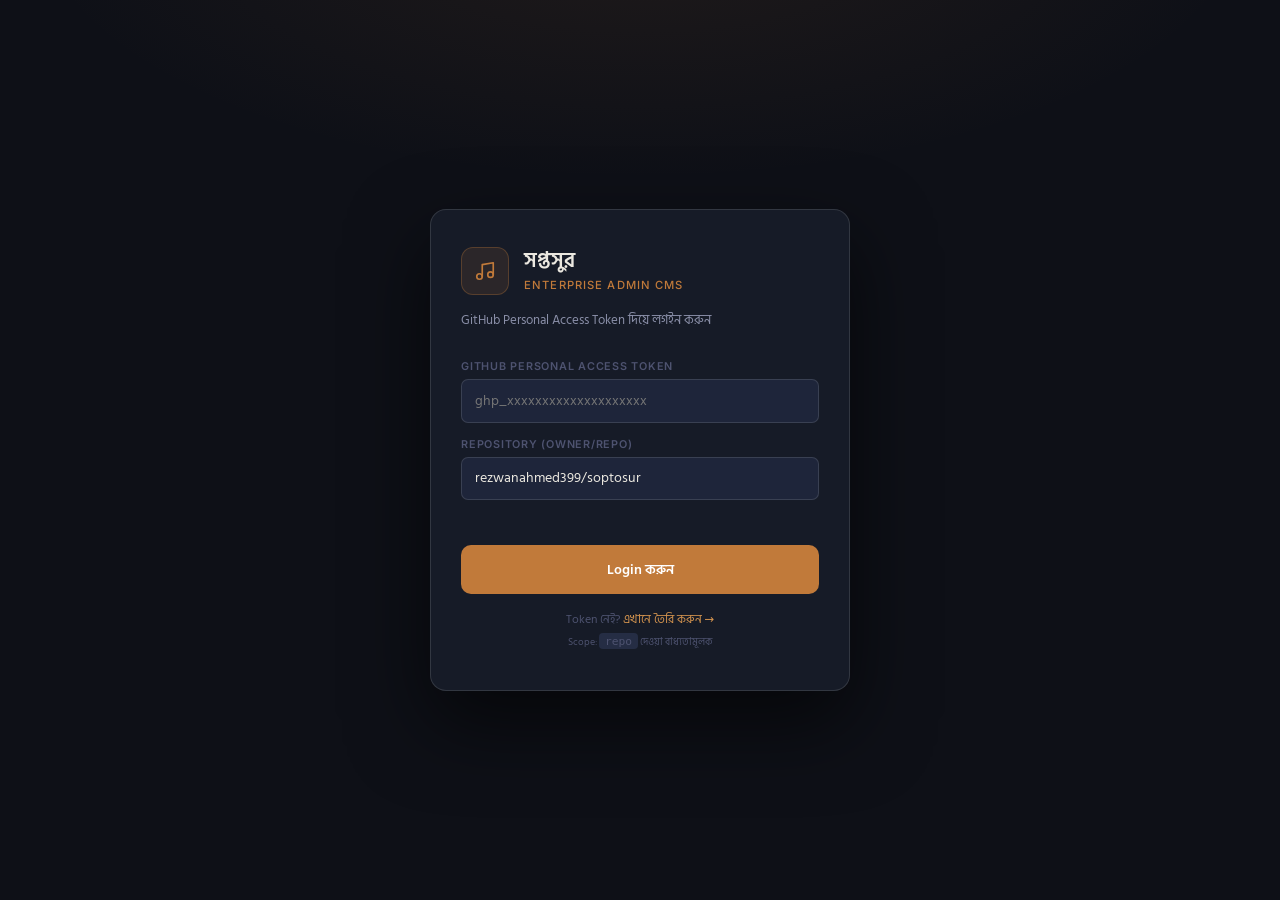
==== commit b05fef17: "Fix Admin login page HTML structure and responsive input layout" ====
--- a/admin/index.html
+++ b/admin/index.html
@@ -50,7 +50,7 @@
   <div class="login-card">
     <div class="login-brand">
       <div class="login-icon"><svg><use href="#ic-music"/></svg></div>
-      <div><h1>সপ্তসুর</h1><span>Enterprise Admin CMS</span></div>
+      <div class="login-brand-text"><h1>সপ্তসুর</h1><span>Enterprise Admin CMS</span></div>
     </div>
     <p class="login-subtitle">GitHub Personal Access Token দিয়ে লগইন করুন</p>
     <div class="login-form">
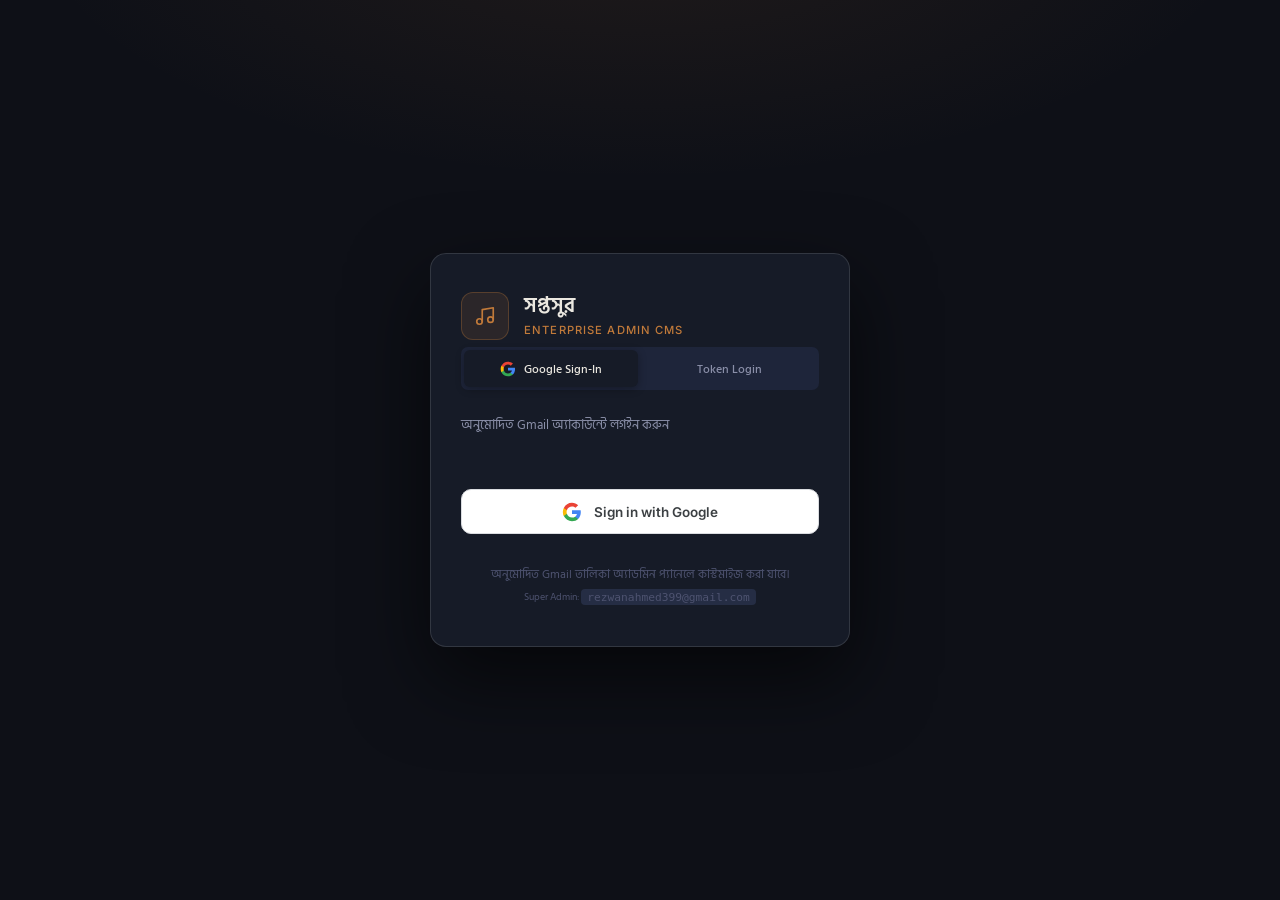
==== commit 7486571e: "Add Google Sign-In authentication, Gmail whitelist & block management to Admin Panel" ====
--- a/admin/index.html
+++ b/admin/index.html
@@ -8,6 +8,7 @@
   <link rel="preconnect" href="https://fonts.gstatic.com" crossorigin>
   <link href="https://fonts.googleapis.com/css2?family=Hind+Siliguri:wght@300;400;500;600;700&family=Inter:wght@300;400;500;600;700&display=swap" rel="stylesheet">
   <link rel="stylesheet" href="style.css">
+  <script src="https://accounts.google.com/gsi/client" async defer></script>
 </head>
 <body>
 
@@ -43,6 +44,9 @@
   <symbol id="ic-check"   viewBox="0 0 24 24" fill="none" stroke="currentColor" stroke-width="2.5" stroke-linecap="round" stroke-linejoin="round"><polyline points="20 6 9 17 4 12"/></symbol>
   <symbol id="ic-download" viewBox="0 0 24 24" fill="none" stroke="currentColor" stroke-width="1.8" stroke-linecap="round" stroke-linejoin="round"><path d="M21 15v4a2 2 0 0 1-2 2H5a2 2 0 0 1-2-2v-4"/><polyline points="7 10 12 15 17 10"/><line x1="12" y1="15" x2="12" y2="3"/></symbol>
   <symbol id="ic-upload"   viewBox="0 0 24 24" fill="none" stroke="currentColor" stroke-width="1.8" stroke-linecap="round" stroke-linejoin="round"><path d="M21 15v4a2 2 0 0 1-2 2H5a2 2 0 0 1-2-2v-4"/><polyline points="17 8 12 3 7 8"/><line x1="12" y1="3" x2="12" y2="15"/></symbol>
+  <symbol id="ic-users"    viewBox="0 0 24 24" fill="none" stroke="currentColor" stroke-width="1.8" stroke-linecap="round" stroke-linejoin="round"><path d="M17 21v-2a4 4 0 0 0-4-4H5a4 4 0 0 0-4 4v2"/><circle cx="9" cy="7" r="4"/><path d="M23 21v-2a4 4 0 0 0-3-3.87"/><path d="M16 3.13a4 4 0 0 1 0 7.75"/></symbol>
+  <symbol id="ic-block"    viewBox="0 0 24 24" fill="none" stroke="currentColor" stroke-width="1.8" stroke-linecap="round" stroke-linejoin="round"><circle cx="12" cy="12" r="10"/><line x1="4.93" y1="4.93" x2="19.07" y2="19.07"/></symbol>
+  <symbol id="ic-google"   viewBox="0 0 24 24"><path fill="#4285F4" d="M22.56 12.25c0-.78-.07-1.53-.2-2.25H12v4.26h5.92c-.26 1.37-1.04 2.53-2.21 3.31v2.77h3.57c2.08-1.92 3.28-4.74 3.28-8.09z"/><path fill="#34A853" d="M12 23c2.97 0 5.46-.98 7.28-2.66l-3.57-2.77c-.98.66-2.23 1.06-3.71 1.06-2.86 0-5.29-1.93-6.16-4.53H2.18v2.84C3.99 20.53 7.7 23 12 23z"/><path fill="#FBBC05" d="M5.84 14.09c-.22-.66-.35-1.36-.35-2.09s.13-1.43.35-2.09V7.06H2.18C1.43 8.55 1 10.22 1 12s.43 3.45 1.18 4.94l2.85-2.22.81-.63z"/><path fill="#EA4335" d="M12 5.38c1.62 0 3.06.56 4.21 1.64l3.15-3.15C17.45 2.09 14.97 1 12 1 7.7 1 3.99 3.47 2.18 7.06l3.66 2.84c.87-2.6 3.3-4.52 6.16-4.52z"/></symbol>
 </svg>
 
 <!-- LOGIN -->
@@ -52,14 +56,42 @@
       <div class="login-icon"><svg><use href="#ic-music"/></svg></div>
       <div class="login-brand-text"><h1>সপ্তসুর</h1><span>Enterprise Admin CMS</span></div>
     </div>
-    <p class="login-subtitle">GitHub Personal Access Token দিয়ে লগইন করুন</p>
-    <div class="login-form">
-      <div class="field"><label>GitHub Personal Access Token</label><input type="password" id="token-input" placeholder="ghp_xxxxxxxxxxxxxxxxxxxx"/></div>
-      <div class="field"><label>Repository (owner/repo)</label><input type="text" id="repo-input" value="rezwanahmed399/soptosur"/></div>
-      <div id="login-error" class="login-error"></div>
-      <button class="btn-primary-full" id="login-btn">Login করুন</button>
-      <p class="login-help">Token নেই? <a href="https://github.com/settings/tokens/new?scopes=repo&description=Soptosur+Admin" target="_blank">এখানে তৈরি করুন →</a><br><small>Scope: <code>repo</code> দেওয়া বাধ্যতামূলক</small></p>
-    </div>
+
+    <!-- LOGIN MODE TABS -->
+    <div class="login-tabs">
+      <button class="login-tab active" id="tab-google" onclick="switchLoginTab('google')">
+        <svg><use href="#ic-google"/></svg> Google Sign-In
+      </button>
+      <button class="login-tab" id="tab-token" onclick="switchLoginTab('token')">
+        Token Login
+      </button>
+    </div>
+
+    <!-- GOOGLE LOGIN SECTION -->
+    <div id="login-sec-google" class="login-sec">
+      <p class="login-subtitle">অনুমোদিত Gmail অ্যাকাউন্টে লগইন করুন</p>
+      <div class="google-login-box">
+        <div id="g_id_onload"></div>
+        <div class="g_id_signin" data-type="standard" data-shape="rectangular" data-theme="filled_blue" data-text="signin_with" data-size="large" data-logo_alignment="left" data-width="100%"></div>
+        <div id="custom-google-btn" class="custom-google-btn" onclick="triggerGoogleSignIn()">
+          <svg><use href="#ic-google"/></svg>
+          <span>Sign in with Google</span>
+        </div>
+      </div>
+    </div>
+
+    <!-- TOKEN LOGIN SECTION -->
+    <div id="login-sec-token" class="login-sec" style="display:none">
+      <p class="login-subtitle">GitHub Personal Access Token দিয়ে লগইন করুন</p>
+      <div class="login-form">
+        <div class="field"><label>GitHub Personal Access Token</label><input type="password" id="token-input" placeholder="ghp_xxxxxxxxxxxxxxxxxxxx"/></div>
+        <div class="field"><label>Repository (owner/repo)</label><input type="text" id="repo-input" value="rezwanahmed399/soptosur"/></div>
+        <button class="btn-primary-full" id="login-btn">Login করুন</button>
+      </div>
+    </div>
+
+    <div id="login-error" class="login-error"></div>
+    <p class="login-help">অনুমোদিত Gmail তালিকা অ্যাডমিন প্যানেলে কাস্টমাইজ করা যাবে।<br><small>Super Admin: <code>rezwanahmed399@gmail.com</code></small></p>
   </div>
 </div>
 
@@ -85,6 +117,7 @@
       <a class="nav-link" data-section="site"><svg class="nav-icon"><use href="#ic-site"/></svg><span>Site Settings</span></a>
       <a class="nav-link" data-section="theme"><svg class="nav-icon"><use href="#ic-theme"/></svg><span>Theme & Colors</span></a>
       <a class="nav-link" data-section="nav-edit"><svg class="nav-icon"><use href="#ic-nav"/></svg><span>Navigation</span></a>
+      <a class="nav-link" data-section="admins"><svg class="nav-icon"><use href="#ic-users"/></svg><span>অ্যাডমিন অ্যাক্সেস</span></a>
 
       <p class="nav-group-label">Content Sections</p>
       <a class="nav-link" data-section="hero"><svg class="nav-icon"><use href="#ic-hero"/></svg><span>Hero Section</span></a>
@@ -233,6 +266,21 @@
         <div class="items-list" id="nav-list"></div>
       </section>
 
+      <!-- ADMIN ACCESS MANAGEMENT -->
+      <section class="panel" id="panel-admins">
+        <div class="panel-head">
+          <h2>Admin Users &amp; Access Control</h2>
+          <p>অ্যাডমিন প্যানেলে প্রবেশের অনুমতিপ্রাপ্ত Gmail তালিকা ও ব্লকিং সিস্টেম</p>
+          <button class="btn-add" onclick="addAdminModal()"><svg><use href="#ic-plus"/></svg> নতুন Admin Gmail যুক্ত করুন</button>
+        </div>
+        <div class="color-card full" style="margin-bottom:1rem;">
+          <h3>Google OAuth Setup (ঐচ্ছিক)</h3>
+          <p class="color-hint">আপনার নিজস্ব Google Cloud OAuth Client ID থাকলে নিচে বসিয়ে সংরক্ষণ করুন। না বসানো থাকলেও ডিফল্ট মোড সচল থাকবে।</p>
+          <div class="field full" style="margin-top:0.6rem;"><label>Google OAuth Client ID</label><input type="text" id="cfg-google-client-id" placeholder="YOUR_CLIENT_ID.apps.googleusercontent.com"/></div>
+        </div>
+        <div class="items-list" id="admins-list"></div>
+      </section>
+
       <!-- HERO -->
       <section class="panel" id="panel-hero">
         <div class="panel-head"><h2>Hero Section</h2><p>ওয়েবসাইটের ব্যানার ও প্রথম স্ক্রিনের তথ্য</p></div>
--- a/admin/style.css
+++ b/admin/style.css
@@ -998,4 +998,131 @@
   .preview-container { height: 500px; }
 }
 
-
+/* ─── LOGIN TABS & GOOGLE LOGIN ─── */
+.login-tabs {
+  display: flex;
+  background: var(--surface2);
+  border-radius: var(--radius-sm);
+  padding: 3px;
+  margin-bottom: 1.2rem;
+  gap: 4px;
+}
+.login-tab {
+  flex: 1;
+  display: flex;
+  align-items: center;
+  justify-content: center;
+  gap: 0.5rem;
+  padding: 0.55rem;
+  border: none;
+  background: transparent;
+  color: var(--text2);
+  font-family: var(--bengali);
+  font-size: 0.82rem;
+  font-weight: 500;
+  border-radius: 6px;
+  cursor: pointer;
+  transition: all var(--ease);
+}
+.login-tab.active {
+  background: var(--surface);
+  color: var(--text);
+  box-shadow: 0 2px 8px rgba(0,0,0,0.3);
+}
+.login-tab svg { width: 16px; height: 16px; }
+
+.google-login-box {
+  display: flex;
+  flex-direction: column;
+  align-items: center;
+  gap: 0.8rem;
+  margin: 1rem 0;
+}
+.custom-google-btn {
+  width: 100%;
+  display: flex;
+  align-items: center;
+  justify-content: center;
+  gap: 0.75rem;
+  padding: 0.75rem 1rem;
+  background: #ffffff;
+  color: #3c4043;
+  border: 1px solid #dadce0;
+  border-radius: var(--radius);
+  font-family: 'Inter', system-ui, sans-serif;
+  font-size: 0.9rem;
+  font-weight: 600;
+  cursor: pointer;
+  transition: background var(--ease), box-shadow var(--ease);
+}
+.custom-google-btn:hover {
+  background: #f8f9fa;
+  box-shadow: 0 2px 10px rgba(0,0,0,0.2);
+}
+.custom-google-btn svg { width: 20px; height: 20px; }
+
+/* ─── ADMIN USERS ACCESS CONTROL ─── */
+.admin-card {
+  background: var(--surface);
+  border: 1px solid var(--border);
+  border-radius: var(--radius);
+  padding: 1rem 1.2rem;
+  display: flex;
+  align-items: center;
+  justify-content: space-between;
+  gap: 1rem;
+  transition: border-color var(--ease);
+}
+.admin-card:hover { border-color: var(--border2); }
+.admin-user-info { display: flex; align-items: center; gap: 0.8rem; }
+.admin-avatar {
+  width: 40px; height: 40px;
+  border-radius: 50%;
+  background: var(--accent-bg);
+  color: var(--accent);
+  display: flex; align-items: center; justify-content: center;
+  font-weight: 700; font-size: 1rem;
+  border: 1px solid rgba(193,122,58,0.3);
+}
+.admin-email { font-size: 0.92rem; font-weight: 600; color: var(--text); }
+.admin-role-badge { font-size: 0.72rem; color: var(--text3); font-family: var(--bengali); }
+
+.badge-active {
+  background: rgba(82, 201, 122, 0.12);
+  color: var(--green);
+  border: 1px solid rgba(82, 201, 122, 0.3);
+  padding: 0.15rem 0.6rem;
+  border-radius: 12px;
+  font-size: 0.75rem;
+  font-family: var(--bengali);
+}
+.badge-blocked {
+  background: rgba(224, 82, 82, 0.12);
+  color: var(--red);
+  border: 1px solid rgba(224, 82, 82, 0.3);
+  padding: 0.15rem 0.6rem;
+  border-radius: 12px;
+  font-size: 0.75rem;
+  font-family: var(--bengali);
+}
+
+.btn-block-toggle {
+  display: flex;
+  align-items: center;
+  gap: 0.4rem;
+  padding: 0.4rem 0.8rem;
+  border-radius: var(--radius-sm);
+  font-family: var(--bengali);
+  font-size: 0.78rem;
+  border: 1px solid var(--border2);
+  background: var(--surface2);
+  color: var(--text2);
+  cursor: pointer;
+  transition: all var(--ease);
+}
+.btn-block-toggle.block { color: var(--red); border-color: rgba(224,82,82,0.3); }
+.btn-block-toggle.unblock { color: var(--green); border-color: rgba(82,201,122,0.3); }
+.btn-block-toggle:hover { background: var(--surface3); }
+
+
+
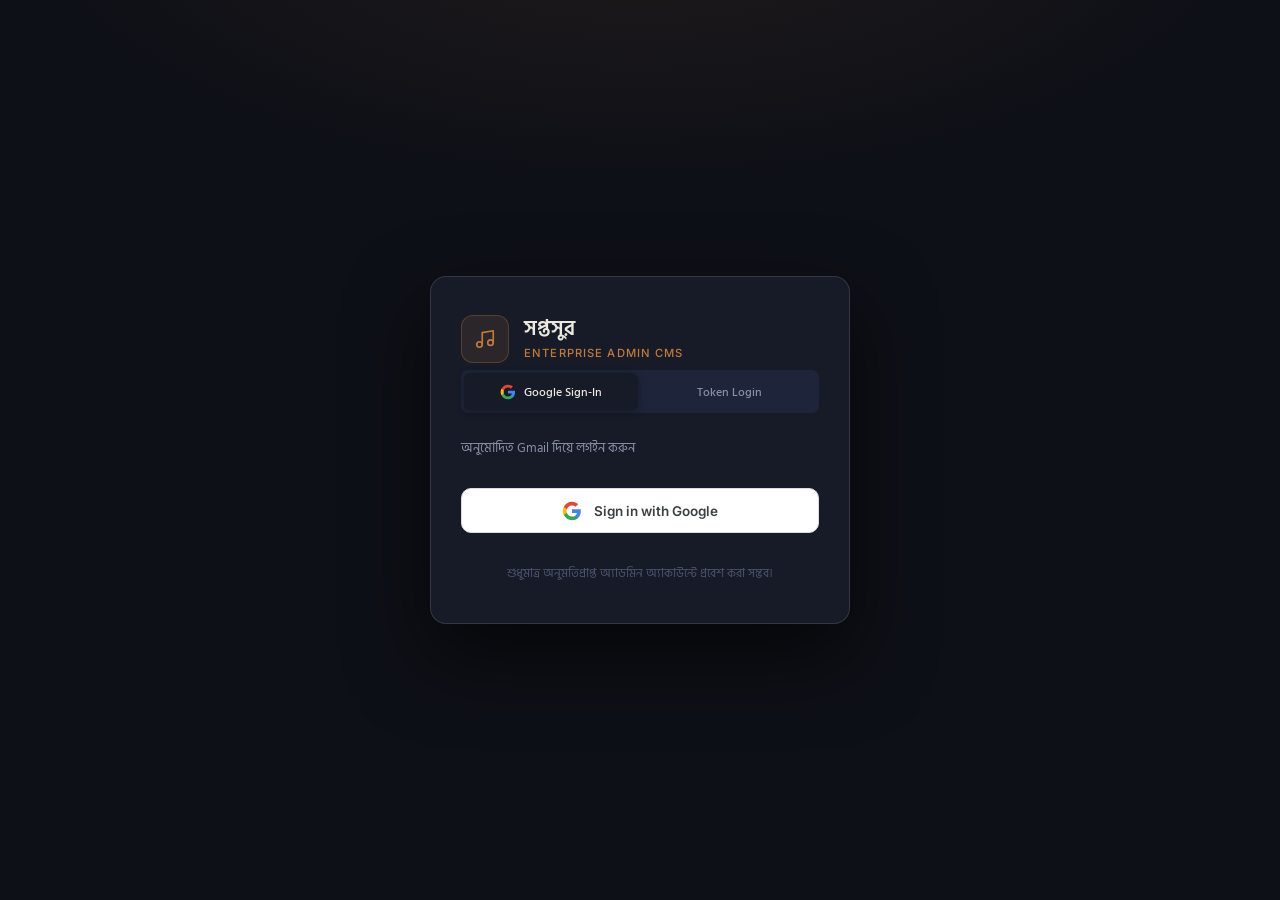
==== commit b85c2222: "Clean up login page: single professional Google button, hide public email hint, fix sign in validati" ====
--- a/admin/index.html
+++ b/admin/index.html
@@ -69,14 +69,12 @@
 
     <!-- GOOGLE LOGIN SECTION -->
     <div id="login-sec-google" class="login-sec">
-      <p class="login-subtitle">অনুমোদিত Gmail অ্যাকাউন্টে লগইন করুন</p>
+      <p class="login-subtitle">অনুমোদিত Gmail দিয়ে লগইন করুন</p>
       <div class="google-login-box">
-        <div id="g_id_onload"></div>
-        <div class="g_id_signin" data-type="standard" data-shape="rectangular" data-theme="filled_blue" data-text="signin_with" data-size="large" data-logo_alignment="left" data-width="100%"></div>
-        <div id="custom-google-btn" class="custom-google-btn" onclick="triggerGoogleSignIn()">
+        <button id="custom-google-btn" class="custom-google-btn" onclick="triggerGoogleSignIn()">
           <svg><use href="#ic-google"/></svg>
           <span>Sign in with Google</span>
-        </div>
+        </button>
       </div>
     </div>
 
@@ -91,7 +89,7 @@
     </div>
 
     <div id="login-error" class="login-error"></div>
-    <p class="login-help">অনুমোদিত Gmail তালিকা অ্যাডমিন প্যানেলে কাস্টমাইজ করা যাবে।<br><small>Super Admin: <code>rezwanahmed399@gmail.com</code></small></p>
+    <p class="login-help">শুধুমাত্র অনুমতিপ্রাপ্ত অ্যাডমিন অ্যাকাউন্টে প্রবেশ করা সম্ভব।</p>
   </div>
 </div>
 
